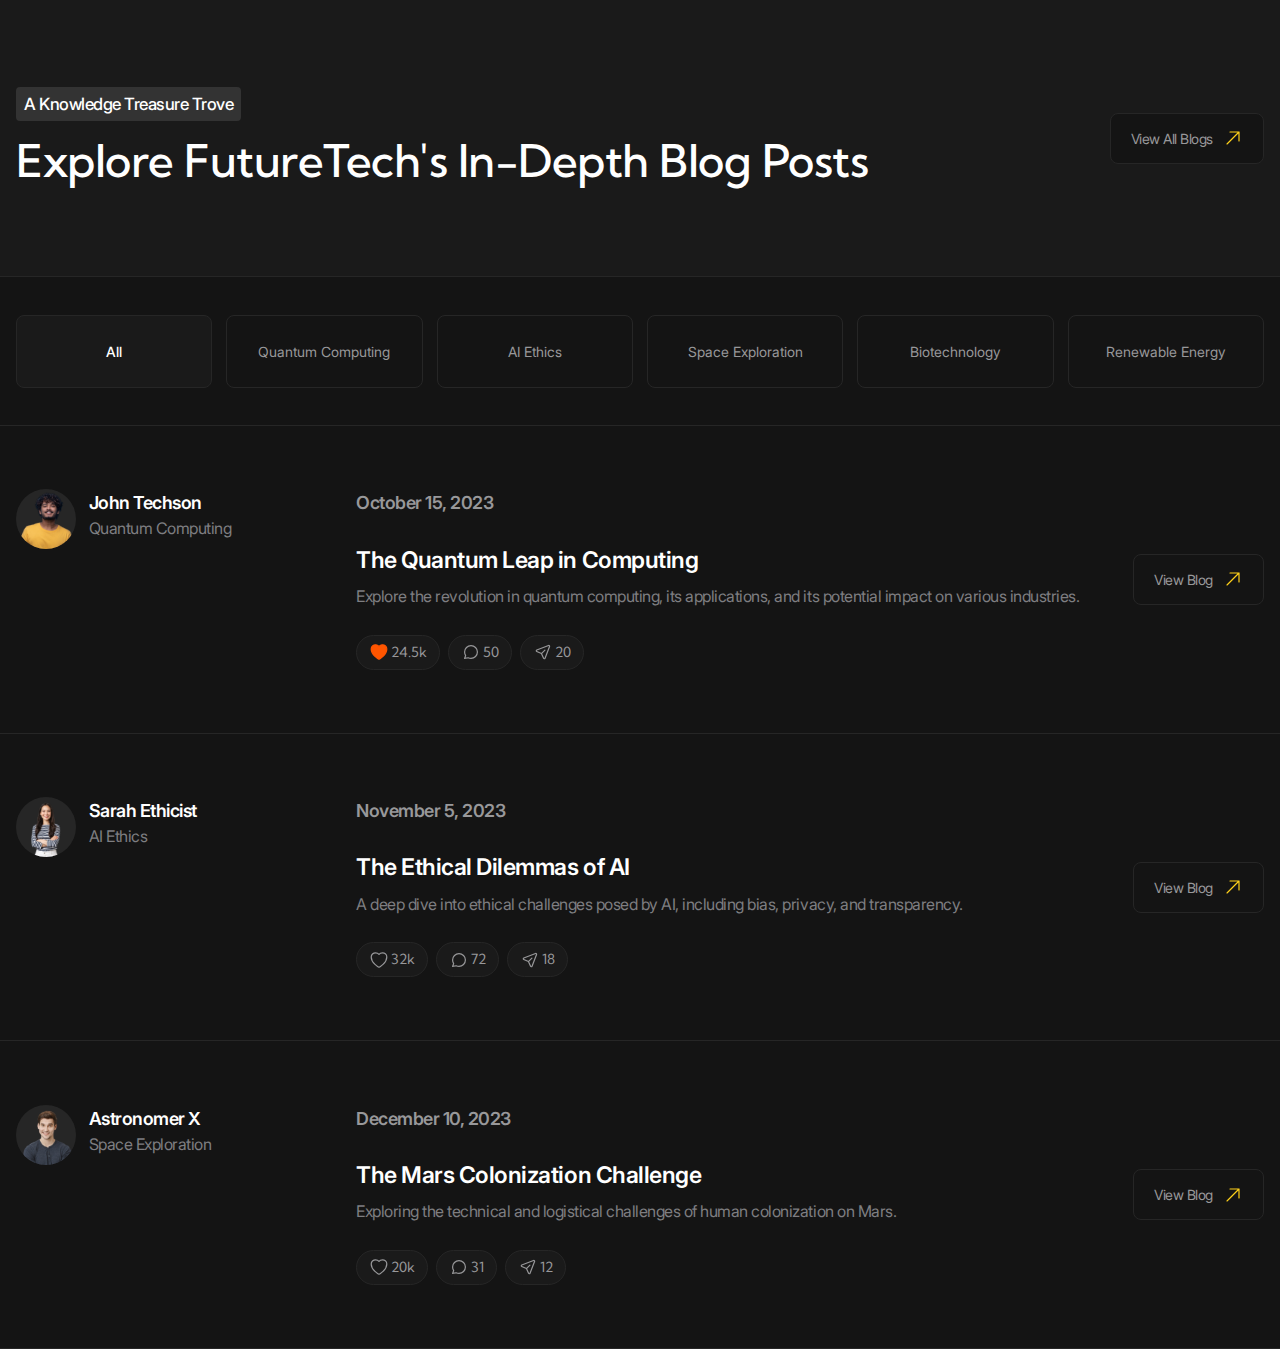
==== index.html @ 75ee11cb "init project" ====
<!doctype html>
<html lang="en">
<head>
  <meta charset="UTF-8"/>
  <meta
      name="viewport"
      content="width=device-width, user-scalable=no, initial-scale=1.0, maximum-scale=1.0, minimum-scale=1.0"
  />
  <title>Future Tech | Home</title>

  <link rel="stylesheet" href="./styles/main.css"/>

  <script src="./scripts/main.js" type="module" defer></script>
</head>
<body>
<header class="header" data-js-header>
  <div class="header__promo">
    <div class="header__promo-inner container">
      <a class="header__promo-link" href="/"
      ><span class="icon icon--yellow-arrow"
      >Subscribe to our Newsletter For New & latest Blogs and
              Resources</span
      ></a
      >
    </div>
  </div>
  <div class="header__body">
    <div class="header__body-inner container">
      <a class="header__logo logo" href="/" aria-label="Home" title="Home">
        <img
            class="logo__image"
            src="./images/logo.svg"
            alt=""
            width="179"
            height="50"
        />
      </a>
      <div class="header__overlay" data-js-header-overlay>
        <nav class="header__menu">
          <ul class="header__menu-list">
            <li class="header__menu-item">
              <a href="/" class="header__menu-link is-active">Home</a>
            </li>
            <li class="header__menu-item">
              <a href="/" class="header__menu-link">News</a>
            </li>
            <li class="header__menu-item">
              <a href="/" class="header__menu-link">Podcasts</a>
            </li>
            <li class="header__menu-item">
              <a href="/" class="header__menu-link">Resources</a>
            </li>
          </ul>
        </nav>
        <a class="header__contact-us-link button button--accent" href="/"
        >Contact Us</a
        >
      </div>
      <button
          class="header__burger-button burger-button visible-mobile"
          type="button"
          aria-label="Open Menu"
          title="Open Menu"
          data-js-header-burger-button
      >
        <span class="burger-button__line"></span>
        <span class="burger-button__line"></span>
        <span class="burger-button__line"></span>
      </button>
    </div>
  </div>
</header>
<main>
  <section class="hero" aria-labelledby="hero-title">
    <div class="hero__main container">
      <div class="hero__body">
        <p class="hero__subtitle">Your Journey to Tomorrow Begins Here</p>
        <h1 class="hero__title" id="hero-title">
          Explore the Frontiers of Artificial Intelligence
        </h1>
        <div class="hero__description">
          <p>
            Welcome to the epicenter of AI innovation. FutureTech AI News is
            your passport to a world where machines think, learn, and
            reshape the future. Join us on this visionary expedition into
            the heart of AI.
          </p>
        </div>
      </div>
      <div
          class="hero__metrics metrics full-vw-line full-vw-line--top full-vw-line--left"
      >
        <dl class="metrics__list">
          <div class="metrics__item">
            <dt class="metrics__key">Resources available</dt>
            <dd class="metrics__value h3">
              300<span class="metrics__sign">+</span>
            </dd>
          </div>
          <div class="metrics__item">
            <dt class="metrics__key">Total Downloads</dt>
            <dd class="metrics__value h3">
              12k<span class="metrics__sign">+</span>
            </dd>
          </div>
          <div class="metrics__item">
            <dt class="metrics__key">Active Users</dt>
            <dd class="metrics__value h3">
              10k<span class="metrics__sign">+</span>
            </dd>
          </div>
        </dl>
      </div>
      <div class="hero__resources-preview resources-preview">
        <div class="resources-preview__team team">
          <img
              class="team__person"
              src="./images/team/1.png"
              alt=""
              width="60"
              height="60"
              loading="lazy"
          />
          <img
              class="team__person"
              src="./images/team/2.png"
              alt=""
              width="60"
              height="60"
              loading="lazy"
          />
          <img
              class="team__person"
              src="./images/team/3.png"
              alt=""
              width="60"
              height="60"
              loading="lazy"
          />
          <img
              class="team__person"
              src="./images/team/4.png"
              alt=""
              width="60"
              height="60"
              loading="lazy"
          />
        </div>
        <div class="resources-preview__body">
          <p class="resources-preview__title h5">Explore 1000+ resources</p>
          <p class="resources-preview__subtitle">
            Over 1,000 articles on emerging tech trends and breakthroughs.
          </p>
        </div>
        <a href="/" class="resources-preview__button button"
        ><span class="icon icon--yellow-arrow">Explore Resources</span></a
        >
      </div>
    </div>
    <div class="hero__advantages">
      <h2 class="visually-hidden">Our advantages</h2>
      <ul class="hero__advantages-list container">
        <li class="hero__advantages-item">
          <div class="advantage-card">
            <img
                src="./images/advantage/icon-1.svg"
                alt=""
                class="advantage-card__image"
                width="50"
                height="50"
                loading="lazy"
            />
            <a href="/" class="advantage-card__link">
              <h3 class="advantage-card__title h6">Latest News Updates</h3>
              <p class="advantage-card__subtitle">Stay Current</p>
            </a>
            <p class="advantage-card__details">
              Over 1,000 articles published monthly
            </p>
          </div>
        </li>
        <li class="hero__advantages-item">
          <div class="advantage-card">
            <img
                src="./images/advantage/icon-2.svg"
                alt=""
                class="advantage-card__image"
                width="50"
                height="50"
                loading="lazy"
            />
            <a href="/" class="advantage-card__link">
              <h3 class="advantage-card__title h6">Expert Contributors</h3>
              <p class="advantage-card__subtitle">Trusted Insights</p>
            </a>
            <p class="advantage-card__details">
              50+ renowned AI experts on our team
            </p>
          </div>
        </li>
        <li class="hero__advantages-item">
          <div class="advantage-card">
            <img
                src="./images/advantage/icon-3.svg"
                alt=""
                class="advantage-card__image"
                width="50"
                height="50"
                loading="lazy"
            />
            <a href="/" class="advantage-card__link">
              <h3 class="advantage-card__title h6">Global Readership</h3>
              <p class="advantage-card__subtitle">Worldwide Impact</p>
            </a>
            <p class="advantage-card__details">2 million monthly readers</p>
          </div>
        </li>
      </ul>
    </div>
  </section>

  <section class="section" aria-labelledby="features-title">
    <header class="section__header">
      <div class="section__header-inner container">
        <div class="section__header-info">
          <p class="section__subtitle tag">Unlock the Power of</p>
          <h2 class="section__title" id="features-title">
            FutureTech Features
          </h2>
        </div>
      </div>
    </header>
    <div class="section__body">
      <ul class="list">
        <li class="list__item">
          <div class="card container">
            <div class="card__preview">
              <div class="card__preview-main">
                <img
                    src="./images/features/1.svg"
                    alt=""
                    class="card__preview-icon"
                    width="80"
                    height="80"
                    loading="lazy"
                />
                <div class="card__preview-info">
                  <h3 class="card__preview-title">
                    Future Technology Blog
                  </h3>
                  <div class="card__preview-description">
                    <p>
                      Stay informed with our blog section dedicated to
                      future technology.
                    </p>
                  </div>
                </div>
              </div>
            </div>
            <div class="card__body">
              <div class="card__grid card__grid--2-cols">
                <div class="card__cell tile">
                  <h4 class="card__cell-title h5">Quantity</h4>
                  <p class="card__cell-description">
                    Over 1,000 articles on emerging tech trends and
                    breakthroughs.
                  </p>
                </div>
                <div class="card__cell tile">
                  <h4 class="card__cell-title h5">Variety</h4>
                  <p class="card__cell-description">
                    Articles cover fields like AI, robotics, biotechnology,
                    and more.
                  </p>
                </div>
                <div class="card__cell tile">
                  <h4 class="card__cell-title h5">Frequency</h4>
                  <p class="card__cell-description">
                    Fresh content added daily to keep you up to date.
                  </p>
                </div>
                <div class="card__cell tile">
                  <h4 class="card__cell-title h5">Authoritative</h4>
                  <p class="card__cell-description">
                    Written by our team of tech experts and industry
                    professionals.
                  </p>
                </div>
              </div>
            </div>
          </div>
        </li>
        <li class="list__item">
          <div class="card container">
            <div class="card__preview">
              <div class="card__preview-main">
                <img
                    src="./images/features/2.svg"
                    alt=""
                    class="card__preview-icon"
                    width="80"
                    height="80"
                    loading="lazy"
                />
                <div class="card__preview-info">
                  <h3 class="card__preview-title">
                    Research Insights Blogs
                  </h3>
                  <div class="card__preview-description">
                    <p>
                      Dive deep into future technology concepts with our
                      research section.
                    </p>
                  </div>
                </div>
              </div>
            </div>
            <div class="card__body">
              <div class="card__grid card__grid--2-cols">
                <div class="card__cell tile">
                  <h4 class="card__cell-title h5">Depth</h4>
                  <p class="card__cell-description">
                    500+ research articles for in-depth understanding.
                  </p>
                </div>
                <div class="card__cell tile">
                  <h4 class="card__cell-title h5">Graphics</h4>
                  <p class="card__cell-description">
                    Visual aids and infographics to enhance comprehension.
                  </p>
                </div>
                <div class="card__cell tile">
                  <h4 class="card__cell-title h5">Trends</h4>
                  <p class="card__cell-description">
                    Explore emerging trends in future technology research.
                  </p>
                </div>
                <div class="card__cell tile">
                  <h4 class="card__cell-title h5">Contributors</h4>
                  <p class="card__cell-description">
                    Contributions from tech researchers and academics.
                  </p>
                </div>
              </div>
            </div>
          </div>
        </li>
      </ul>
    </div>
  </section>
  <section class="section" aria-labelledby="blog-title">
    <header class="section__header">
      <div class="section__header-inner container">
        <div class="section__header-info">
          <p class="section__subtitle tag">A Knowledge Treasure Trove</p>
          <h2 class="section__title" id="blog-title">
            Explore FutureTech's In-Depth Blog Posts
          </h2>
        </div>
        <a href="/" class="section__link button">
          <span class="icon icon--yellow-arrow">View All Blogs</span>
        </a>
      </div>
    </header>
    <div class="section__body tabs" data-js-tabs>
      <h3 class="visually-hidden" id="blog-category-title">
        Blog category
      </h3>
      <header class="tabs__header">
        <div
            class="tabs__buttons container"
            role="tablist"
            aria-labelledby="blog-category-title"
        >
          <button
              class="tabs__button is-active"
              id="tab-1"
              type="button"
              role="tab"
              aria-controls="tabpanel-1"
              data-js-tabs-button
              aria-selected="true"
          >
            All
          </button>
          <button
              class="tabs__button"
              id="tab-2"
              type="button"
              role="tab"
              aria-controls="tabpanel-2"
              data-js-tabs-button
              aria-selected="false"
              tabindex="-1"
          >
            Quantum Computing
          </button>
          <button
              class="tabs__button"
              id="tab-3"
              type="button"
              role="tab"
              aria-controls="tabpanel-3"
              data-js-tabs-button
              aria-selected="false"
              tabindex="-1"
          >
            AI Ethics
          </button>
          <button
              class="tabs__button"
              id="tab-4"
              type="button"
              role="tab"
              aria-controls="tabpanel-4"
              data-js-tabs-button
              aria-selected="false"
              tabindex="-1"
          >
            Space Exploration
          </button>
          <button
              class="tabs__button"
              id="tab-5"
              type="button"
              role="tab"
              aria-controls="tabpanel-5"
              data-js-tabs-button
              aria-selected="false"
              tabindex="-1"
          >
            Biotechnology
          </button>
          <button
              class="tabs__button"
              id="tab-6"
              type="button"
              role="tab"
              aria-controls="tabpanel-6"
              data-js-tabs-button
              aria-selected="false"
              tabindex="-1"
          >
            Renewable Energy
          </button>
        </div>
      </header>
      <div class="tabs__body">
        <div
            class="tabs__content is-active"
            id="tabpanel-1"
            aria-labelledby="tab-1"
            tabindex="0"
            data-js-tabs-content
        >
          <ul class="list">
            <li class="list__item">
              <article class="blog-card container">
                <div class="blog-card__author person-card">
                  <img
                      src="./images/blog/1.png"
                      alt=""
                      class="person-card__image"
                      width="80"
                      height="80"
                      loading="lazy"
                  />
                  <div class="person-card__body">
                    <p class="person-card__name">John Techson</p>
                    <p class="person-card__department">Quantum Computing</p>
                  </div>
                </div>
                <div class="blog-card__body">
                  <time class="blog-card__date h6" datetime="2023-10-15"
                  >October 15, 2023
                  </time>
                  <div class="blog-card__info">
                    <h4 class="blog-card__title">
                      The Quantum Leap in Computing
                    </h4>
                    <div class="blog-card__description">
                      <p>
                        Explore the revolution in quantum computing, its
                        applications, and its potential impact on various
                        industries.
                      </p>
                    </div>
                  </div>
                  <div class="blog-card__actions blog-actions">
                    <ul class="blog-actions__list">
                      <li class="blog-actions__item">
                        <button
                            class="blog-actions__button is-active"
                            type="button"
                            aria-label="Dislike"
                            title="Dislike"
                        >
                              <span class="blog-actions__icon-wrapper"
                              ><svg
                                  xmlns="http://www.w3.org/2000/svg"
                                  width="24"
                                  height="25"
                                  viewBox="0 0 24 25"
                                  fill="none"
                              >
                                  <path
                                      d="M11.645 21.4107L11.6384 21.4071L11.6158 21.3949C11.5965 21.3844 11.5689 21.3693 11.5336 21.3496C11.4629 21.3101 11.3612 21.2524 11.233 21.1769C10.9765 21.0261 10.6132 20.8039 10.1785 20.515C9.31074 19.9381 8.15122 19.0901 6.9886 18.0063C4.68781 15.8615 2.25 12.6751 2.25 8.75C2.25 5.82194 4.7136 3.5 7.6875 3.5C9.43638 3.5 11.0023 4.29909 12 5.5516C12.9977 4.29909 14.5636 3.5 16.3125 3.5C19.2864 3.5 21.75 5.82194 21.75 8.75C21.75 12.6751 19.3122 15.8615 17.0114 18.0063C15.8488 19.0901 14.6893 19.9381 13.8215 20.515C13.3868 20.8039 13.0235 21.0261 12.767 21.1769C12.6388 21.2524 12.5371 21.3101 12.4664 21.3496C12.4311 21.3693 12.4035 21.3844 12.3842 21.3949L12.3616 21.4071L12.355 21.4107L12.3523 21.4121C12.1323 21.5289 11.8677 21.5289 11.6477 21.4121L11.645 21.4107Z"
                                      stroke="#666666"
                                      stroke-width="1.5"
                                      stroke-linejoin="round"
                                  /></svg
                              ></span>
                          <span>24.5k</span>
                        </button>
                      </li>
                      <li class="blog-actions__item">
                        <button
                            class="blog-actions__button"
                            type="button"
                            aria-label="Discuss"
                            title="Discuss"
                        >
                              <span class="blog-actions__icon-wrapper">
                                <svg
                                    xmlns="http://www.w3.org/2000/svg"
                                    width="24"
                                    height="25"
                                    viewBox="0 0 24 25"
                                    fill="none"
                                >
                                  <path
                                      d="M8.48581 19.6888C9.54657 20.2083 10.7392 20.5 12 20.5C16.4183 20.5 20 16.9183 20 12.5C20 8.08172 16.4183 4.5 12 4.5C7.58172 4.5 4 8.08172 4 12.5C4 14.1401 4.49356 15.665 5.34026 16.9341M8.48581 19.6888L4 20.5L5.34026 16.9341M8.48581 19.6888L8.49231 19.6877M5.34026 16.9341L5.34154 16.9308"
                                      stroke="#666666"
                                      stroke-width="1.5"
                                      stroke-linecap="round"
                                      stroke-linejoin="round"
                                  />
                                </svg>
                              </span>
                          <span>50</span>
                        </button>
                      </li>
                      <li class="blog-actions__item">
                        <button
                            class="blog-actions__button"
                            type="button"
                            aria-label="Share"
                            title="Share"
                        >
                              <span class="blog-actions__icon-wrapper"
                              ><svg
                                  xmlns="http://www.w3.org/2000/svg"
                                  width="24"
                                  height="25"
                                  viewBox="0 0 24 25"
                                  fill="none"
                              >
                                  <path
                                      d="M10.0384 14.4616L4.1719 11.7951C3.36454 11.4281 3.39898 10.2697 4.22673 9.95134L18.8999 4.30781C19.7087 3.99675 20.5033 4.79139 20.1922 5.60013L14.5487 20.2733C14.2303 21.1011 13.072 21.1355 12.705 20.3281L10.0384 14.4616ZM10.0384 14.4616L14.4231 10.077"
                                      stroke="#666666"
                                      stroke-width="1.5"
                                      stroke-linecap="round"
                                      stroke-linejoin="round"
                                  /></svg
                              ></span>
                          <span>20</span>
                        </button>
                      </li>
                    </ul>
                  </div>
                </div>
                <a href="/" class="blog-card__link button">
                  <span class="icon icon--yellow-arrow">View Blog</span>
                </a>
              </article>
            </li>
            <li class="list__item">
              <article class="blog-card container">
                <div class="blog-card__author person-card">
                  <img
                      src="./images/blog/2.png"
                      alt=""
                      class="person-card__image"
                      width="80"
                      height="80"
                      loading="lazy"
                  />
                  <div class="person-card__body">
                    <p class="person-card__name">Sarah Ethicist</p>
                    <p class="person-card__department">AI Ethics</p>
                  </div>
                </div>
                <div class="blog-card__body">
                  <time class="blog-card__date h6" datetime="2023-11-5"
                  >November 5, 2023
                  </time>
                  <div class="blog-card__info">
                    <h4 class="blog-card__title">
                      The Ethical Dilemmas of AI
                    </h4>
                    <div class="blog-card__description">
                      <p>
                        A deep dive into ethical challenges posed by AI,
                        including bias, privacy, and transparency.
                      </p>
                    </div>
                  </div>
                  <div class="blog-card__actions blog-actions">
                    <ul class="blog-actions__list">
                      <li class="blog-actions__item">
                        <button
                            class="blog-actions__button"
                            type="button"
                            aria-label="Like"
                            title="Like"
                        >
                              <span class="blog-actions__icon-wrapper"
                              ><svg
                                  xmlns="http://www.w3.org/2000/svg"
                                  width="24"
                                  height="25"
                                  viewBox="0 0 24 25"
                                  fill="none"
                              >
                                  <path
                                      d="M11.645 21.4107L11.6384 21.4071L11.6158 21.3949C11.5965 21.3844 11.5689 21.3693 11.5336 21.3496C11.4629 21.3101 11.3612 21.2524 11.233 21.1769C10.9765 21.0261 10.6132 20.8039 10.1785 20.515C9.31074 19.9381 8.15122 19.0901 6.9886 18.0063C4.68781 15.8615 2.25 12.6751 2.25 8.75C2.25 5.82194 4.7136 3.5 7.6875 3.5C9.43638 3.5 11.0023 4.29909 12 5.5516C12.9977 4.29909 14.5636 3.5 16.3125 3.5C19.2864 3.5 21.75 5.82194 21.75 8.75C21.75 12.6751 19.3122 15.8615 17.0114 18.0063C15.8488 19.0901 14.6893 19.9381 13.8215 20.515C13.3868 20.8039 13.0235 21.0261 12.767 21.1769C12.6388 21.2524 12.5371 21.3101 12.4664 21.3496C12.4311 21.3693 12.4035 21.3844 12.3842 21.3949L12.3616 21.4071L12.355 21.4107L12.3523 21.4121C12.1323 21.5289 11.8677 21.5289 11.6477 21.4121L11.645 21.4107Z"
                                      stroke="#666666"
                                      stroke-width="1.5"
                                      stroke-linejoin="round"
                                  /></svg
                              ></span>
                          <span>32k</span>
                        </button>
                      </li>
                      <li class="blog-actions__item">
                        <button
                            class="blog-actions__button"
                            type="button"
                            aria-label="Discuss"
                            title="Discuss"
                        >
                              <span class="blog-actions__icon-wrapper">
                                <svg
                                    xmlns="http://www.w3.org/2000/svg"
                                    width="24"
                                    height="25"
                                    viewBox="0 0 24 25"
                                    fill="none"
                                >
                                  <path
                                      d="M8.48581 19.6888C9.54657 20.2083 10.7392 20.5 12 20.5C16.4183 20.5 20 16.9183 20 12.5C20 8.08172 16.4183 4.5 12 4.5C7.58172 4.5 4 8.08172 4 12.5C4 14.1401 4.49356 15.665 5.34026 16.9341M8.48581 19.6888L4 20.5L5.34026 16.9341M8.48581 19.6888L8.49231 19.6877M5.34026 16.9341L5.34154 16.9308"
                                      stroke="#666666"
                                      stroke-width="1.5"
                                      stroke-linecap="round"
                                      stroke-linejoin="round"
                                  />
                                </svg>
                              </span>
                          <span>72</span>
                        </button>
                      </li>
                      <li class="blog-actions__item">
                        <button
                            class="blog-actions__button"
                            type="button"
                            aria-label="Share"
                            title="Share"
                        >
                              <span class="blog-actions__icon-wrapper"
                              ><svg
                                  xmlns="http://www.w3.org/2000/svg"
                                  width="24"
                                  height="25"
                                  viewBox="0 0 24 25"
                                  fill="none"
                              >
                                  <path
                                      d="M10.0384 14.4616L4.1719 11.7951C3.36454 11.4281 3.39898 10.2697 4.22673 9.95134L18.8999 4.30781C19.7087 3.99675 20.5033 4.79139 20.1922 5.60013L14.5487 20.2733C14.2303 21.1011 13.072 21.1355 12.705 20.3281L10.0384 14.4616ZM10.0384 14.4616L14.4231 10.077"
                                      stroke="#666666"
                                      stroke-width="1.5"
                                      stroke-linecap="round"
                                      stroke-linejoin="round"
                                  /></svg
                              ></span>
                          <span>18</span>
                        </button>
                      </li>
                    </ul>
                  </div>
                </div>
                <a href="/" class="blog-card__link button">
                  <span class="icon icon--yellow-arrow">View Blog</span>
                </a>
              </article>
            </li>
            <li class="list__item">
              <article class="blog-card container">
                <div class="blog-card__author person-card">
                  <img
                      src="./images/blog/3.png"
                      alt=""
                      class="person-card__image"
                      width="80"
                      height="80"
                      loading="lazy"
                  />
                  <div class="person-card__body">
                    <p class="person-card__name">Astronomer X</p>
                    <p class="person-card__department">Space Exploration</p>
                  </div>
                </div>
                <div class="blog-card__body">
                  <time class="blog-card__date h6" datetime="2023-12-10"
                  >December 10, 2023
                  </time>
                  <div class="blog-card__info">
                    <h4 class="blog-card__title">
                      The Mars Colonization Challenge
                    </h4>
                    <div class="blog-card__description">
                      <p>
                        Exploring the technical and logistical challenges of
                        human colonization on Mars.
                      </p>
                    </div>
                  </div>
                  <div class="blog-card__actions blog-actions">
                    <ul class="blog-actions__list">
                      <li class="blog-actions__item">
                        <button
                            class="blog-actions__button"
                            type="button"
                            aria-label="Like"
                            title="Like"
                        >
                              <span class="blog-actions__icon-wrapper"
                              ><svg
                                  xmlns="http://www.w3.org/2000/svg"
                                  width="24"
                                  height="25"
                                  viewBox="0 0 24 25"
                                  fill="none"
                              >
                                  <path
                                      d="M11.645 21.4107L11.6384 21.4071L11.6158 21.3949C11.5965 21.3844 11.5689 21.3693 11.5336 21.3496C11.4629 21.3101 11.3612 21.2524 11.233 21.1769C10.9765 21.0261 10.6132 20.8039 10.1785 20.515C9.31074 19.9381 8.15122 19.0901 6.9886 18.0063C4.68781 15.8615 2.25 12.6751 2.25 8.75C2.25 5.82194 4.7136 3.5 7.6875 3.5C9.43638 3.5 11.0023 4.29909 12 5.5516C12.9977 4.29909 14.5636 3.5 16.3125 3.5C19.2864 3.5 21.75 5.82194 21.75 8.75C21.75 12.6751 19.3122 15.8615 17.0114 18.0063C15.8488 19.0901 14.6893 19.9381 13.8215 20.515C13.3868 20.8039 13.0235 21.0261 12.767 21.1769C12.6388 21.2524 12.5371 21.3101 12.4664 21.3496C12.4311 21.3693 12.4035 21.3844 12.3842 21.3949L12.3616 21.4071L12.355 21.4107L12.3523 21.4121C12.1323 21.5289 11.8677 21.5289 11.6477 21.4121L11.645 21.4107Z"
                                      stroke="#666666"
                                      stroke-width="1.5"
                                      stroke-linejoin="round"
                                  /></svg
                              ></span>
                          <span>20k</span>
                        </button>
                      </li>
                      <li class="blog-actions__item">
                        <button
                            class="blog-actions__button"
                            type="button"
                            aria-label="Discuss"
                            title="Discuss"
                        >
                              <span class="blog-actions__icon-wrapper">
                                <svg
                                    xmlns="http://www.w3.org/2000/svg"
                                    width="24"
                                    height="25"
                                    viewBox="0 0 24 25"
                                    fill="none"
                                >
                                  <path
                                      d="M8.48581 19.6888C9.54657 20.2083 10.7392 20.5 12 20.5C16.4183 20.5 20 16.9183 20 12.5C20 8.08172 16.4183 4.5 12 4.5C7.58172 4.5 4 8.08172 4 12.5C4 14.1401 4.49356 15.665 5.34026 16.9341M8.48581 19.6888L4 20.5L5.34026 16.9341M8.48581 19.6888L8.49231 19.6877M5.34026 16.9341L5.34154 16.9308"
                                      stroke="#666666"
                                      stroke-width="1.5"
                                      stroke-linecap="round"
                                      stroke-linejoin="round"
                                  />
                                </svg>
                              </span>
                          <span>31</span>
                        </button>
                      </li>
                      <li class="blog-actions__item">
                        <button
                            class="blog-actions__button"
                            type="button"
                            aria-label="Share"
                            title="Share"
                        >
                              <span class="blog-actions__icon-wrapper"
                              ><svg
                                  xmlns="http://www.w3.org/2000/svg"
                                  width="24"
                                  height="25"
                                  viewBox="0 0 24 25"
                                  fill="none"
                              >
                                  <path
                                      d="M10.0384 14.4616L4.1719 11.7951C3.36454 11.4281 3.39898 10.2697 4.22673 9.95134L18.8999 4.30781C19.7087 3.99675 20.5033 4.79139 20.1922 5.60013L14.5487 20.2733C14.2303 21.1011 13.072 21.1355 12.705 20.3281L10.0384 14.4616ZM10.0384 14.4616L14.4231 10.077"
                                      stroke="#666666"
                                      stroke-width="1.5"
                                      stroke-linecap="round"
                                      stroke-linejoin="round"
                                  /></svg
                              ></span>
                          <span>12</span>
                        </button>
                      </li>
                    </ul>
                  </div>
                </div>
                <a href="/" class="blog-card__link button">
                  <span class="icon icon--yellow-arrow">View Blog</span>
                </a>
              </article>
            </li>
          </ul>
        </div>
        <div
            class="tabs__content"
            id="tabpanel-2"
            aria-labelledby="tab-2"
            tabindex="0"
            data-js-tabs-content
        >
          Lorem ipsum dolor sit amet, consectetur adipisicing elit.
          Molestiae, reiciendis.
        </div>
        <div
            class="tabs__content"
            id="tabpanel-3"
            aria-labelledby="tab-3"
            tabindex="0"
            data-js-tabs-content
        >
          Lorem ipsum dolor sit amet, consectetur adipisicing elit.
          Molestiae, reiciendis.
        </div>
        <div
            class="tabs__content"
            id="tabpanel-4"
            aria-labelledby="tab-4"
            tabindex="0"
            data-js-tabs-content
        >
          Lorem ipsum dolor sit amet, consectetur adipisicing elit.
          Molestiae, reiciendis.
        </div>
        <div
            class="tabs__content"
            id="tabpanel-5"
            aria-labelledby="tab-5"
            tabindex="0"
            data-js-tabs-content
        >
          Lorem ipsum dolor sit amet, consectetur adipisicing elit.
          Molestiae, reiciendis.
        </div>
        <div
            class="tabs__content"
            id="tabpanel-6"
            aria-labelledby="tab-6"
            tabindex="0"
            data-js-tabs-content
        >
          Lorem ipsum dolor sit amet, consectetur adipisicing elit.
          Molestiae, reiciendis.
        </div>
      </div>
    </div>
  </section>
</main>

<footer class="footer">
  <div class="footer__inner container">
    <div class="footer__body">
      <nav class="footer__menu">
        <div class="footer__menu-column">
          <a href="/" class="footer__menu-main-link h6">Home</a>
          <ul class="footer__menu-list">
            <li class="footer__menu-item">
              <a href="/" class="footer__menu-link">Features</a>
            </li>
            <li class="footer__menu-item">
              <a href="/" class="footer__menu-link">Blogs</a>
            </li>
            <li class="footer__menu-item">
              <a href="/" class="footer__menu-link">Resources </a>
              <span class="badge">New</span>
            </li>
            <li class="footer__menu-item">
              <a href="/" class="footer__menu-link">Testimonials</a>
            </li>
            <li class="footer__menu-item">
              <a href="/" class="footer__menu-link">Contact Us</a>
            </li>
            <li class="footer__menu-item">
              <a href="/" class="footer__menu-link">Newsletter</a>
            </li>
          </ul>
        </div>
        <div class="footer__menu-column">
          <a href="/" class="footer__menu-main-link h6">News</a>
          <ul class="footer__menu-list">
            <li class="footer__menu-item">
              <a href="/" class="footer__menu-link">Trending Stories</a>
            </li>
            <li class="footer__menu-item">
              <a href="/" class="footer__menu-link">Featured Videos</a>
            </li>
            <li class="footer__menu-item">
              <a href="/" class="footer__menu-link">Technology</a>
            </li>
            <li class="footer__menu-item">
              <a href="/" class="footer__menu-link">Health</a>
            </li>
            <li class="footer__menu-item">
              <a href="/" class="footer__menu-link">Politics</a>
            </li>
            <li class="footer__menu-item">
              <a href="/" class="footer__menu-link">Environment</a>
            </li>
          </ul>
        </div>
        <div class="footer__menu-column">
          <a href="/" class="footer__menu-main-link h6">Blogs</a>
          <ul class="footer__menu-list">
            <li class="footer__menu-item">
              <a href="/" class="footer__menu-link">Quantum Computing</a>
            </li>
            <li class="footer__menu-item">
              <a href="/" class="footer__menu-link">AI Ethics</a>
            </li>
            <li class="footer__menu-item">
              <a href="/" class="footer__menu-link">Space Exploration</a>
            </li>
            <li class="footer__menu-item">
              <a href="/" class="footer__menu-link">Biotechnology</a>
              <span class="badge">New</span>
            </li>
            <li class="footer__menu-item">
              <a href="/" class="footer__menu-link">Renewable Energy</a>
            </li>
            <li class="footer__menu-item">
              <a href="/" class="footer__menu-link">Biohacking</a>
            </li>
          </ul>
        </div>
        <div class="footer__menu-column">
          <a href="/" class="footer__menu-main-link h6">Podcasts</a>
          <ul class="footer__menu-list">
            <li class="footer__menu-item">
              <a href="/" class="footer__menu-link">AI Revolution</a>
            </li>
            <li class="footer__menu-item">
              <a href="/" class="footer__menu-link">AI Revolution</a>
              <span class="badge">New</span>
            </li>
            <li class="footer__menu-item">
              <a href="/" class="footer__menu-link">TechTalk AI</a>
            </li>
            <li class="footer__menu-item">
              <a href="/" class="footer__menu-link">AI Conversations</a>
            </li>
          </ul>
        </div>
        <div class="footer__menu-column">
          <a href="/" class="footer__menu-main-link h6">Resources</a>
          <ul class="footer__menu-list">
            <li class="footer__menu-item">
              <a href="/" class="footer__menu-link button">
                <span class="icon icon--yellow-arrow">Whitepapers</span>
              </a>
            </li>
            <li class="footer__menu-item">
              <a href="/" class="footer__menu-link button">
                <span class="icon icon--yellow-arrow">Ebooks</span>
              </a>
            </li>
            <li class="footer__menu-item">
              <a href="/" class="footer__menu-link button">
                <span class="icon icon--yellow-arrow">Reports</span>
              </a>
            </li>
            <li class="footer__menu-item">
              <a href="/" class="footer__menu-link button">
                <span class="icon icon--yellow-arrow">Research Papers</span>
              </a>
            </li>
          </ul>
        </div>
      </nav>
    </div>
    <div class="footer__extra">
      <div class="footer__extra-menu">
        <ul class="footer__extra-menu-list">
          <li class="footer__extra-menu-item">
            <a href="/" class="footer__extra-menu-link"
            >Terms & Conditions</a
            >
          </li>
          <li class="footer__extra-menu-item">
            <a href="/" class="footer__extra-menu-link">Privacy Policy</a>
          </li>
        </ul>
      </div>
      <div class="footer__soc1als soc1als">
        <ul class="soc1als__list">
          <li class="soc1als__item">
            <a
                href="/"
                class="soc1als__link"
                target="_blank"
                aria-label="twitter"
                title="twitter"
            >
              <svg
                  xmlns="http://www.w3.org/2000/svg"
                  width="20"
                  height="20"
                  viewBox="0 0 20 20"
                  fill="none"
              >
                <path
                    d="M17.5475 5.98396C17.5552 6.15996 17.5552 6.32796 17.5552 6.50396C17.563 11.84 13.6426 18 6.47319 18C4.35865 18 2.2827 17.368 0.5 16.184C0.808692 16.224 1.11738 16.24 1.42608 16.24C3.1779 16.24 4.88343 15.632 6.26483 14.504C4.59789 14.472 3.1316 13.344 2.62226 11.696C3.20877 11.816 3.81072 11.792 4.3818 11.624C2.56824 11.256 1.26401 9.59997 1.2563 7.67197C1.2563 7.65597 1.2563 7.63997 1.2563 7.62397C1.79651 7.93597 2.40617 8.11197 3.02356 8.12797C1.31803 6.94396 0.78554 4.58396 1.81966 2.73595C3.80301 5.26396 6.72015 6.79196 9.85337 6.95996C9.53696 5.55996 9.96913 4.08796 10.9801 3.09595C12.5467 1.56795 15.0162 1.64795 16.498 3.27195C17.37 3.09595 18.2112 2.75995 18.9752 2.28795C18.682 3.22395 18.0723 4.01596 17.262 4.51996C18.0337 4.42396 18.79 4.20796 19.5 3.88795C18.9752 4.70396 18.3115 5.40796 17.5475 5.98396Z"
                    fill="white"
                />
              </svg>
            </a>
          </li>
          <li class="soc1als__item">
            <a
                href="/"
                class="soc1als__link"
                target="_blank"
                aria-label="medium"
                title="medium"
            >
              <svg
                  xmlns="http://www.w3.org/2000/svg"
                  width="20"
                  height="20"
                  viewBox="0 0 20 20"
                  fill="none"
              >
                <path
                    d="M11.2812 10.1897C11.2812 13.332 8.75578 15.8793 5.6407 15.8793C2.52561 15.8793 0 13.3314 0 10.1897C0 7.04806 2.52542 4.5 5.6407 4.5C8.75597 4.5 11.2812 7.04749 11.2812 10.1897Z"
                    fill="white"
                />
                <path
                    d="M17.4688 10.19C17.4688 13.1477 16.2061 15.5464 14.6485 15.5464C13.0908 15.5464 11.8281 13.1477 11.8281 10.19C11.8281 7.23219 13.0906 4.8335 14.6483 4.8335C16.2059 4.8335 17.4686 7.23142 17.4686 10.19"
                    fill="white"
                />
                <path
                    d="M19.9998 10.1897C19.9998 12.8391 19.5557 14.9882 19.0078 14.9882C18.4599 14.9882 18.0161 12.8397 18.0161 10.1897C18.0161 7.53965 18.4601 5.39111 19.0078 5.39111C19.5555 5.39111 19.9998 7.53946 19.9998 10.1897Z"
                    fill="white"
                />
              </svg>
            </a>
          </li>
          <li class="soc1als__item">
            <a
                href="/"
                class="soc1als__link"
                target="_blank"
                aria-label="linkedin"
                title="linkedin"
            >
              <svg
                  xmlns="http://www.w3.org/2000/svg"
                  width="20"
                  height="20"
                  viewBox="0 0 20 20"
                  fill="none"
              >
                <path
                    d="M17.3873 1.3335H2.61303C2.27368 1.3335 1.94822 1.4683 1.70826 1.70826C1.4683 1.94822 1.3335 2.27368 1.3335 2.61303V17.3873C1.3335 17.7266 1.4683 18.0521 1.70826 18.2921C1.94822 18.532 2.27368 18.6668 2.61303 18.6668H17.3873C17.7266 18.6668 18.0521 18.532 18.2921 18.2921C18.532 18.0521 18.6668 17.7266 18.6668 17.3873V2.61303C18.6668 2.27368 18.532 1.94822 18.2921 1.70826C18.0521 1.4683 17.7266 1.3335 17.3873 1.3335ZM6.49979 16.0993H3.89377V7.82146H6.49979V16.0993ZM5.19498 6.67433C4.89937 6.67266 4.61088 6.58347 4.36592 6.418C4.12095 6.25254 3.93049 6.01821 3.81857 5.7446C3.70666 5.471 3.6783 5.17037 3.73707 4.88066C3.79585 4.59095 3.93913 4.32514 4.14883 4.11678C4.35853 3.90843 4.62525 3.76686 4.91533 3.70994C5.20541 3.65302 5.50586 3.68331 5.77874 3.79699C6.05162 3.91066 6.28472 4.10262 6.44861 4.34864C6.6125 4.59466 6.69984 4.88372 6.69961 5.17933C6.7024 5.37724 6.66531 5.57369 6.59056 5.75697C6.51581 5.94024 6.40493 6.10659 6.26452 6.2461C6.12411 6.38561 5.95705 6.49542 5.7733 6.56899C5.58955 6.64257 5.39287 6.67839 5.19498 6.67433ZM16.1053 16.1066H13.5005V11.5842C13.5005 10.2505 12.9336 9.83887 12.2017 9.83887C11.429 9.83887 10.6706 10.4215 10.6706 11.6179V16.1066H8.06461V7.82748H10.5707V8.97461H10.6044C10.856 8.46544 11.7371 7.59516 13.0816 7.59516C14.5357 7.59516 16.1066 8.45822 16.1066 10.986L16.1053 16.1066Z"
                    fill="white"
                />
              </svg>
            </a>
          </li>
        </ul>
      </div>
      <p class="footer__copyright">
        ©
        <time datetime="2025">2025</time>
        FutureTech. All rights reserved.
      </p>
    </div>
  </div>
</footer>
</body>
</html>
---- styles/main.css ----
@charset "UTF-8";
/**
  Нормализация блочной модели
 */
*,
::before,
::after {
  box-sizing: border-box;
}

/**
   Убираем внутренние отступы слева тегам списков,
   у которых есть атрибут class
  */
:where(ul, ol):where([class]) {
  padding-left: 0;
}

/**
   Убираем внешние отступы body и двум другим тегам,
   у которых есть атрибут class
  */
body,
:where(blockquote, figure):where([class]) {
  margin: 0;
}

/**
   Убираем внешние отступы вертикали нужным тегам,
   у которых есть атрибут class
  */
:where(h1, h2, h3, h4, h5, h6, p, ul, ol, dl):where([class]) {
  margin-block: 0;
}

:where(dd[class]) {
  margin-left: 0;
}

:where(fieldset[class]) {
  margin-left: 0;
  padding: 0;
  border: none;
}

/**
   Убираем стандартный маркер маркированному списку,
   у которого есть атрибут class
  */
:where(ul[class]) {
  list-style: none;
}

:where(address[class]) {
  font-style: normal;
}

/**
   Обнуляем вертикальные внешние отступы параграфа,
   объявляем локальную переменную для внешнего отступа вниз,
   чтобы избежать взаимодействие с более сложным селектором
  */
p {
  --paragraphMarginBottom: 24px;
  margin-block: 0;
}

/**
   Внешний отступ вниз для параграфа без атрибута class,
   который расположен не последним среди своих соседних элементов
  */
p:where(:not([class]):not(:last-child)) {
  margin-bottom: var(--paragraphMarginBottom);
}

/**
   Упрощаем работу с изображениями и видео
  */
img,
video {
  display: block;
  max-width: 100%;
  height: auto;
}

/**
   Наследуем свойства шрифт для полей ввода
  */
input,
textarea,
select,
button {
  font: inherit;
}

html {
  /**
     Пригодится в большинстве ситуаций
     (когда, например, нужно будет "прижать" футер к низу сайта)
    */
  height: 100%;
  /**
     Убираем скачок интерфейса по горизонтали
     при появлении / исчезновении скроллбара
    */
}

/**
   Плавный скролл
  */
html,
:has(:target) {
  scroll-behavior: smooth;
}

body {
  /**
     Пригодится в большинстве ситуаций
     (когда, например, нужно будет "прижать" футер к низу сайта)
    */
  min-height: 100%;
  /**
     Унифицированный интерлиньяж
    */
  line-height: 1.5;
}

/**
   Нормализация высоты элемента ссылки при его инспектировании в DevTools
  */
a:where([class]) {
  display: inline-flex;
}

/**
   Курсор-рука при наведении на элемент
  */
button,
label {
  cursor: pointer;
}

/**
   Приводим к единому цвету svg-элементы
   (за исключением тех, у которых уже указан
   атрибут fill со значением 'none' или начинается с 'url')
  */
:where([fill]:not([fill=none], [fill^=url])) {
  fill: currentColor;
}

/**
   Приводим к единому цвету svg-элементы
   (за исключением тех, у которых уже указан
   атрибут stroke со значением 'none')
  */
:where([stroke]:not([stroke=none], [stroke^=url])) {
  stroke: currentColor;
}

/**
   Чиним баг задержки смены цвета при взаимодействии с svg-элементами
  */
svg * {
  transition-property: fill, stroke;
}

/**
   Приведение рамок таблиц в классический 'collapse' вид
  */
:where(table) {
  border-collapse: collapse;
  border-color: currentColor;
}

/**
   Удаляем все анимации и переходы для людей,
   которые предпочитают их не использовать
  */
@media (prefers-reduced-motion: reduce) {
  *,
  ::before,
  ::after {
    animation-duration: 0.01ms !important;
    animation-iteration-count: 1 !important;
    transition-duration: 0.01ms !important;
    scroll-behavior: auto !important;
  }
}
@font-face {
  font-family: "Kumbh Sans";
  src: url("../fonts/KumbhSans-Regular.woff2") format("woff2");
  font-weight: 400;
  font-style: normal;
  font-display: swap;
}
@font-face {
  font-family: "Kumbh Sans";
  src: url("../fonts/KumbhSans-Medium.woff2") format("woff2");
  font-weight: 500;
  font-style: normal;
  font-display: swap;
}
@font-face {
  font-family: "Inter";
  src: url("../fonts/Inter-Regular.woff2") format("woff2");
  font-weight: 400;
  font-style: normal;
  font-display: swap;
}
@font-face {
  font-family: "Inter";
  src: url("../fonts/Inter-Medium.woff2") format("woff2");
  font-weight: 500;
  font-style: normal;
  font-display: swap;
}
@font-face {
  font-family: "Inter";
  src: url("../fonts/Inter-SemiBold.woff2") format("woff2");
  font-weight: 600;
  font-style: normal;
  font-display: swap;
}
@font-face {
  font-family: "Inter";
  src: url("../fonts/Inter-Bold.woff2") format("woff2");
  font-weight: 700;
  font-style: normal;
  font-display: swap;
}
:root {
  --color-light: #fff;
  --color-dark: #141414;
  --color-dark-10: #1a1a1a;
  --color-dark-15: #262626;
  --color-dark-20: #333333;
  --color-dark-40: #666666;
  --color-gray-50: #7e7e81;
  --color-gray-60: #98989a;
  --color-accent: #ffd11a;
  --color-red: #ff5500;
  --border: 0.0625rem solid var(--color-dark-15);
  --font-family-base: "Inter", sans-serif;
  --font-family-accent: "Kumbh Sans", sans-serif;
  --container-width: 100rem;
  --container-padding-x: 1rem;
  --transition-duration: 0.2s;
}
@media (width <= 90.06125rem) {
  :root {
    --container-width: 80rem;
  }
}

.container {
  max-width: calc(var(--container-width) + var(--container-padding-x) * 2);
  margin-inline: auto;
  padding-inline: var(--container-padding-x);
}

.visually-hidden {
  position: absolute !important;
  width: 1px !important;
  height: 1px !important;
  margin: -1px !important;
  border: 0 !important;
  padding: 0 !important;
  white-space: nowrap !important;
  clip-path: inset(100%) !important;
  clip: rect(0 0 0 0) !important;
  overflow: hidden !important;
}

@media (width <= 47.99875rem) {
  .hidden-mobile {
    display: none !important;
  }
}

@media (width > 47.99875rem) {
  .visible-mobile {
    display: none !important;
  }
}

.full-vw-line {
  position: relative;
}
.full-vw-line::before, .full-vw-line::after {
  position: absolute;
  width: calc((100vw - var(--container-width)) / 2);
  height: 0.0625rem;
  background-color: var(--color-dark-15);
}
.full-vw-line--top::before {
  content: "";
  bottom: 100%;
}
.full-vw-line--bottom::after {
  content: "";
  top: 100%;
}
.full-vw-line--right::before, .full-vw-line--right::after {
  left: 100%;
}
.full-vw-line--left::before, .full-vw-line--left::after {
  right: 100%;
}

html.is-lock {
  overflow: hidden;
}

body {
  font-size: clamp(0.875rem, 0.8112745098rem + 0.2614379085vw, 1.125rem);
  display: flex;
  flex-direction: column;
  color: var(--color-gray-50);
  background-color: var(--color-dark);
  font-family: var(--font-family-base);
  letter-spacing: -0.03em;
}

main {
  flex-grow: 1;
}

h1,
.h1,
h2,
.h2,
h3,
.h3,
h4,
.h4,
h5,
.h5,
h6,
.h6 {
  color: var(--color-light);
}

h1,
.h1,
h2,
.h2,
h3,
.h3 {
  font-family: var(--font-family-accent);
  font-weight: 500;
}

h4,
.h4,
h5,
.h5,
h6,
.h6 {
  font-weight: 600;
}

h1,
.h1 {
  font-size: clamp(1.875rem, 1.237745098rem + 2.614379085vw, 4.375rem);
  line-height: 1.2;
}

h2,
.h2 {
  font-size: clamp(1.75rem, 1.2720588235rem + 1.9607843137vw, 3.625rem);
  line-height: 1.3;
}

h3,
.h3 {
  font-size: clamp(1.5rem, 1.2450980392rem + 1.045751634vw, 2.5rem);
}

h4,
.h4 {
  font-size: clamp(1.125rem, 0.9975490196rem + 0.522875817vw, 1.625rem);
}

h5,
.h5 {
  font-size: clamp(1.125rem, 1.0294117647rem + 0.3921568627vw, 1.5rem);
}

h6,
.h6 {
  font-size: clamp(1rem, 0.9362745098rem + 0.2614379085vw, 1.25rem);
}

a,
button,
label,
input,
textarea,
select,
svg * {
  transition-duration: var(--transition-duration);
}

a {
  color: inherit;
}
@media (any-hover: hover) {
  a:hover {
    color: var(--color-accent);
  }
}
@media (any-hover: none) {
  a:active {
    color: var(--color-accent);
  }
}
a[class] {
  text-decoration: none;
}

:focus-visible {
  outline: 0.125rem dashed var(--color-light);
  outline-offset: 0.25rem;
  transition-duration: 0s !important;
}

a[aria-label],
button[aria-label] {
  position: relative;
}
a[aria-label]::before,
button[aria-label]::before {
  position: absolute;
  top: 50%;
  left: 50%;
  translate: -50% -50%;
  width: 2.75rem;
  height: 2.75rem;
  content: "";
}

.icon {
  display: inline-flex;
  align-items: center;
  column-gap: 0.625rem;
}
.icon::after {
  --size: 1.5rem;
  width: var(--size);
  height: var(--size);
  content: "";
  flex-shrink: 0;
  background-position: center;
  background-size: contain;
  background-repeat: no-repeat;
}
@media (width <= 90.06125rem) {
  .icon::after {
    --size: 1.25rem;
  }
}
.icon--yellow-arrow::after {
  background-image: url("../../icons/arrow-top-right_yellow.svg");
}

.logo {
  max-width: clamp(7.875rem, 7.0306372549rem + 3.4640522876vw, 11.1875rem);
}

.button {
  display: inline-flex;
  justify-content: center;
  padding: 1.125rem 1.5rem;
  border: var(--border);
  border-radius: 0.75rem;
  color: var(--color-gray-60);
  background-color: var(--color-dark);
  font-size: 1.125rem;
  white-space: nowrap;
}
@media (width <= 90.06125rem) {
  .button {
    padding: 0.875rem 1.25rem;
    border-radius: 0.5rem;
    font-size: 0.875rem;
  }
}
@media (any-hover: hover) {
  .button:hover {
    border-color: var(--color-accent);
    color: var(--color-accent);
    background-color: var(--color-dark-10);
  }
}
@media (any-hover: none) {
  .button:active {
    border-color: var(--color-accent);
    color: var(--color-accent);
    background-color: var(--color-dark-10);
  }
}
.button--accent {
  border-radius: 0.5rem;
  border-color: var(--color-accent);
  color: var(--color-dark);
  background-color: var(--color-accent);
  font-weight: 500;
}

.burger-button {
  width: 2.125rem;
  height: 2.125rem;
  display: inline-flex;
  flex-direction: column;
  justify-content: space-between;
  padding: 0.53125rem 0.265625rem;
  border: none;
  color: var(--color-light);
  background-color: transparent;
}
@media (any-hover: hover) {
  .burger-button:hover {
    color: var(--color-accent);
  }
}
@media (any-hover: none) {
  .burger-button:active {
    color: var(--color-accent);
  }
}
.burger-button.is-active .burger-button__line:first-child {
  rotate: 45deg;
  transform-origin: 0;
  translate: 0.25em -0.1em;
}
.burger-button.is-active .burger-button__line:nth-child(2) {
  rotate: -45deg;
}
.burger-button.is-active .burger-button__line:last-child {
  width: 0;
}
.burger-button__line {
  width: 100%;
  height: 0.125rem;
  border-radius: 1rem;
  background-color: currentColor;
  transition-duration: var(--transition-duration);
}
.burger-button__line:last-child {
  align-self: end;
  width: 55%;
}

.header {
  position: sticky;
  z-index: 100;
  top: 0;
  animation-name: scrolling-header;
  animation-fill-mode: both;
  animation-timeline: scroll();
  animation-range: 6.25rem 12.5rem;
}
@keyframes scrolling-header {
  to {
    box-shadow: 0 0 1rem 0 var(--color-dark-40);
  }
}
.header__promo {
  padding-block: 1.25rem;
  text-align: center;
  border-bottom: var(--border);
  background-color: var(--color-dark);
}
@media (width <= 47.99875rem) {
  .header__promo {
    padding-block: 0.875rem;
  }
}
.header__body {
  padding-block: 1.5rem;
  background-color: var(--color-dark-10);
}
@media (width <= 47.99875rem) {
  .header__body {
    padding-block: 1.25rem;
  }
}
.header__body-inner {
  display: flex;
  justify-content: space-between;
  align-items: center;
  column-gap: 1rem;
}
@media (width > 47.99875rem) {
  .header__overlay {
    display: contents;
  }
}
@media (width <= 47.99875rem) {
  .header__overlay {
    position: fixed;
    inset: 0;
    display: flex;
    flex-direction: column;
    justify-content: center;
    row-gap: 2rem;
    padding: 1rem;
    background-color: var(--color-dark-10);
    transition-duration: var(--transition-duration);
  }
  .header__overlay:not(.is-active) {
    opacity: 0;
    visibility: hidden;
    translate: 100%;
  }
}
@media (width <= 47.99875rem) {
  .header__menu {
    overflow-y: auto;
  }
}
.header__menu-list {
  display: flex;
  align-items: center;
  column-gap: 1rem;
}
@media (width <= 90.06125rem) {
  .header__menu-list {
    column-gap: 0.375rem;
  }
}
@media (width <= 47.99875rem) {
  .header__menu-list {
    flex-direction: column;
    row-gap: 1rem;
  }
}
.header__menu-link {
  padding: 0.875rem 1.5rem;
  color: var(--color-gray-50);
}
@media (width <= 90.06125rem) {
  .header__menu-link {
    padding: 0.625rem 1.125rem;
  }
}
.header__menu-link.is-active {
  border: var(--border);
  border-radius: 0.625rem;
  color: var(--color-light);
  background-color: var(--color-dark);
  font-weight: 500;
  pointer-events: none;
}
@media (width <= 47.99875rem) {
  .header__contact-us-link {
    align-self: center;
    width: 100%;
    max-width: 18.75rem;
  }
}

.badge {
  display: inline-flex;
  padding: clamp(0.125rem, 0.0931372549rem + 0.1307189542vw, 0.25rem) clamp(0.625rem, 0.5612745098rem + 0.2614379085vw, 0.875rem);
  border: 0.0625rem solid transparent;
  background: linear-gradient(var(--color-dark-10), var(--color-dark-10)) padding-box, linear-gradient(45deg, var(--color-dark-15) 64%, var(--color-accent) 136%) border-box;
  border-radius: 0.375rem;
  color: var(--color-light);
  font-size: 1rem;
}
@media (width <= 90.06125rem) {
  .badge {
    border-radius: 0.25rem;
    color: var(--color-light);
    font-size: 0.875rem;
  }
}

.soc1als__list {
  display: flex;
  column-gap: 1.25rem;
}
@media (width <= 90.06125rem) {
  .soc1als__list {
    column-gap: 0.875rem;
  }
}
.soc1als__item {
  display: flex;
}
.soc1als__link {
  --size: 1.5rem;
  width: var(--size);
  height: var(--size);
  color: var(--color-light);
}
@media (width <= 90.06125rem) {
  .soc1als__link {
    --size: 1.25rem;
  }
}

.footer {
  color: var(--color-dark-40);
}
.footer__body {
  padding-block: clamp(2.5rem, 1.862745098rem + 2.614379085vw, 5rem);
  border-bottom: var(--border);
}
.footer__menu {
  display: grid;
  grid-template-columns: repeat(5, 1fr);
  align-items: start;
  column-gap: clamp(1.25rem, 0.2941176471rem + 3.9215686275vw, 5rem);
}
@media (width <= 63.99875rem) {
  .footer__menu {
    grid-template-columns: repeat(2, 1fr);
    row-gap: 2.5rem;
  }
}
@media (width <= 47.99875rem) {
  .footer__menu {
    row-gap: 1.25rem;
  }
}
.footer__menu-column {
  display: grid;
  row-gap: clamp(1rem, 0.681372549rem + 1.3071895425vw, 2.25rem);
}
@media (width <= 63.99875rem) {
  .footer__menu-column:last-child {
    grid-column: -1/1;
  }
  .footer__menu-column:last-child .footer__menu-list {
    flex-direction: row;
    flex-wrap: wrap;
    gap: 0.75rem;
  }
}
.footer__menu-list {
  display: flex;
  flex-direction: column;
  row-gap: clamp(0.5rem, 0.3406862745rem + 0.6535947712vw, 1.125rem);
}
.footer__menu-item {
  display: flex;
  align-items: center;
  column-gap: 0.5rem;
}
.footer__extra {
  display: flex;
  justify-content: space-between;
  align-items: center;
  column-gap: 1rem;
  padding-block: 2.5rem;
}
@media (width <= 90.06125rem) {
  .footer__extra {
    padding-block: 1.5rem;
  }
}
@media (width <= 47.99875rem) {
  .footer__extra {
    flex-direction: column;
    row-gap: 1.25rem;
  }
}
.footer__extra-menu-list {
  display: flex;
}
.footer__extra-menu-item:not(:last-child)::after {
  content: "|";
  margin-inline: 0.6875rem;
}
@media (width <= 47.99875rem) {
  .footer__soc1als {
    order: -1;
  }
}

.metrics__list {
  display: grid;
  grid-template-columns: repeat(3, 1fr);
}
.metrics__item {
  display: flex;
  flex-direction: column-reverse;
  row-gap: 0.625rem;
  padding: 3.125rem;
}
@media (width <= 90.06125rem) {
  .metrics__item {
    row-gap: 0.125rem;
    padding: 1.875rem 2.5rem;
  }
}
@media (width <= 63.99875rem) {
  .metrics__item {
    row-gap: 0;
    padding: 1.25rem;
  }
}
.metrics__item:first-child {
  padding-left: 0;
}
.metrics__item:not(:last-child) {
  border-right: var(--border);
}
.metrics__value {
  font-weight: 600;
}
.metrics__sign {
  color: var(--color-accent);
}

.team {
  --personImageSize: 3.75rem;
  display: flex;
  padding: 0.625rem;
  border-radius: 6.25rem;
  background-color: var(--color-dark-10);
}
@media (width <= 90.06125rem) {
  .team {
    --personImageSize: 3.125rem;
    padding: 0.5rem;
  }
}
@media (width <= 63.99875rem) {
  .team {
    --personImageSize: 2.5rem;
  }
}
.team__person {
  width: var(--personImageSize);
  border-radius: 50%;
  border: 0.125rem solid var(--color-dark-40);
  background-color: var(--color-dark-15);
}
@media (width <= 90.06125rem) {
  .team__person {
    border-width: 0.0625rem;
  }
}
.team__person:not(:first-child) {
  margin-left: calc(var(--personImageSize) / 4 * -1);
}

.resources-preview {
  display: flex;
  flex-direction: column;
  justify-content: end;
  align-items: start;
  row-gap: 1.875rem;
}
@media (width <= 90.06125rem) {
  .resources-preview {
    row-gap: 1.25rem;
  }
}
.resources-preview__body {
  display: grid;
  row-gap: 0.875rem;
}
@media (width <= 90.06125rem) {
  .resources-preview__body {
    row-gap: 0.375rem;
  }
}
@media (width <= 30.06125rem) {
  .resources-preview__button {
    width: 100%;
  }
}

.advantage-card {
  display: grid;
  row-gap: 1.875rem;
}
@media (width <= 90.06125rem) {
  .advantage-card {
    row-gap: 1.25rem;
  }
}
@media (width <= 47.99875rem) {
  .advantage-card {
    row-gap: 0.875rem;
  }
}
@media (width <= 90.06125rem) {
  .advantage-card__image {
    width: 2.5rem;
  }
}
@media (width <= 47.99875rem) {
  .advantage-card__image {
    width: 1.875rem;
  }
}
.advantage-card__link {
  --circleSize: 3.25rem;
  --circleMarginLeft: 1.25rem;
  position: relative;
  display: grid;
  row-gap: 0.25rem;
  padding-right: calc(var(--circleSize) + var(--circleMarginLeft));
}
@media (width <= 90.06125rem) {
  .advantage-card__link {
    --circleSize: 2.75rem;
    --circleMarginLeft: 0.875rem;
    row-gap: 0.125rem;
  }
}
@media (width <= 47.99875rem) {
  .advantage-card__link {
    --circleSize: 2.5rem;
  }
}
.advantage-card__link::after {
  width: var(--circleSize);
  height: var(--circleSize);
  position: absolute;
  top: 50%;
  translate: 0 -50%;
  content: "";
  right: 0;
  border-radius: 50%;
  background: url("../../icons/arrow-top-right_black.svg") center no-repeat var(--color-accent);
}
.advantage-card__details {
  font-size: clamp(0.875rem, 0.7794117647rem + 0.3921568627vw, 1.25rem);
  font-family: var(--font-family-accent);
}

@media (width > 63.99875rem) {
  .hero__main {
    display: grid;
    grid-template-columns: 60% auto;
    grid-template-areas: "body resources-preview" "metrics resources-preview";
  }
}
.hero__body {
  grid-area: body;
  padding-top: 9.375rem;
  padding-right: 3.125rem;
  padding-bottom: 6.25rem;
}
@media (width <= 90.06125rem) {
  .hero__body {
    padding-top: 6.25rem;
    padding-right: 2.5rem;
  }
}
@media (width <= 63.99875rem) {
  .hero__body {
    padding-top: 2.5rem;
    padding-right: 0;
    padding-bottom: 1.875rem;
  }
}
.hero__subtitle {
  color: var(--color-dark-40);
  font-family: var(--font-family-accent);
  font-weight: 500;
  font-size: clamp(1.125rem, 0.9338235294rem + 0.7843137255vw, 1.875rem);
}
.hero__subtitle:not(:last-child) {
  margin-bottom: 1.875rem;
}
@media (width <= 47.99875rem) {
  .hero__subtitle:not(:last-child) {
    margin-bottom: 0.875rem;
  }
}
.hero__title:not(:last-child) {
  margin-bottom: 1.25rem;
}
@media (width <= 47.99875rem) {
  .hero__title:not(:last-child) {
    margin-bottom: 0.625rem;
  }
}
.hero__metrics {
  grid-area: metrics;
}
@media (width > 63.99875rem) {
  .hero__metrics {
    border-top: var(--border);
  }
}
@media (width <= 63.99875rem) {
  .hero__metrics::before {
    width: 100vw;
    right: calc(var(--container-padding-x) * -1);
  }
}
.hero__resources-preview {
  grid-area: resources-preview;
  padding-left: 5rem;
  padding-bottom: 5rem;
  background: url("../../images/resources-preview/bg.png") 0 0/cover no-repeat;
}
@media (width <= 90.06125rem) {
  .hero__resources-preview {
    padding-left: 3.125rem;
    padding-bottom: 3.125rem;
  }
}
@media (width > 63.99875rem) {
  .hero__resources-preview {
    border-left: var(--border);
  }
}
@media (width <= 63.99875rem) {
  .hero__resources-preview {
    width: 100vw;
    margin-left: calc(var(--container-padding-x) * -1);
    padding: 6.25rem 2.5rem 2.5rem;
    background-image: url("../../images/resources-preview/bg_tablet.png");
    background-size: contain;
  }
}
.hero__advantages {
  border-block: var(--border);
}
@media (width > 63.99875rem) {
  .hero__advantages-list {
    display: grid;
    grid-template-columns: repeat(3, 1fr);
  }
}
.hero__advantages-item {
  --paddingX: 5rem;
  padding-block: 3.125rem;
}
@media (width <= 90.06125rem) {
  .hero__advantages-item {
    --paddingX: 3.125rem;
    padding-block: 3.125rem;
  }
}
@media (width > 63.99875rem) {
  .hero__advantages-item:not(:first-child) {
    padding-left: var(--paddingX);
  }
  .hero__advantages-item:not(:last-child) {
    padding-right: var(--paddingX);
    border-right: var(--border);
  }
}
@media (width <= 63.99875rem) {
  .hero__advantages-item {
    padding-block: 1.875rem;
  }
  .hero__advantages-item:not(:last-child) {
    border-bottom: var(--border);
  }
}

.tag {
  font-size: clamp(0.875rem, 0.7794117647rem + 0.3921568627vw, 1.25rem);
  padding: 0.375rem 0.625rem;
  border-radius: 0.25rem;
  color: var(--color-light);
  background-color: var(--color-dark-20);
  font-weight: 500;
}
@media (width <= 90.06125rem) {
  .tag {
    padding: 0.25rem 0.5rem;
  }
}

.section__header {
  padding-block: clamp(2.5rem, 1.2254901961rem + 5.2287581699vw, 7.5rem);
  background-color: var(--color-dark-10);
}
.section__header-inner:has(.section__link) {
  display: grid;
  align-items: center;
  column-gap: 1rem;
}
@media (width > 47.99875rem) {
  .section__header-inner:has(.section__link) {
    grid-template-columns: 1fr auto;
  }
}
@media (width <= 47.99875rem) {
  .section__header-inner:has(.section__link) {
    row-gap: 1.875rem;
  }
}
.section__header-info {
  display: grid;
  align-items: start;
  row-gap: 1rem;
}
@media (width <= 90.06125rem) {
  .section__header-info {
    row-gap: 0.625rem;
  }
}
.section__subtitle {
  justify-self: start;
}
.section__body {
  border-block: var(--border);
}

.list__item:not(:last-child) {
  border-bottom: var(--border);
}

.tile {
  padding: clamp(1.5rem, 1.2450980392rem + 1.045751634vw, 2.5rem);
  border-radius: 0.75rem;
  border: var(--border);
  background-color: var(--color-dark-10);
}
@media (width <= 90.06125rem) {
  .tile {
    border-radius: 0.625rem;
  }
}

@media (width > 63.99875rem) {
  .card {
    display: grid;
    grid-template-columns: 37.5% auto;
  }
}
.card__preview, .card__body {
  padding: 5rem;
}
@media (width <= 90.06125rem) {
  .card__preview, .card__body {
    padding: 3.75rem;
  }
}
.card__preview {
  display: flex;
  flex-direction: column;
  justify-content: center;
  row-gap: clamp(1.25rem, 0.612745098rem + 2.614379085vw, 3.75rem);
  padding-left: 0;
}
@media (width > 63.99875rem) {
  .card__preview {
    border-right: var(--border);
  }
}
@media (width <= 63.99875rem) {
  .card__preview {
    padding-right: 0;
    padding-block: 3.125rem;
    border-bottom: var(--border);
  }
}
.card__preview-main {
  display: grid;
  row-gap: clamp(1.5rem, 1.0857843137rem + 1.6993464052vw, 3.125rem);
}
.card__preview-icon {
  width: clamp(3.125rem, 2.6470588235rem + 1.9607843137vw, 5rem);
}
.card__preview-info {
  display: grid;
  row-gap: clamp(0.375rem, 0.2156862745rem + 0.6535947712vw, 1rem);
}
.card__body {
  padding-right: 0;
}
@media (width <= 63.99875rem) {
  .card__body {
    padding: 1.875rem 1rem;
  }
}
.card__grid {
  display: grid;
}
.card__grid--2-cols {
  grid-template-columns: repeat(2, 1fr);
  gap: clamp(0.625rem, 0.306372549rem + 1.3071895425vw, 1.875rem);
}
@media (width <= 47.99875rem) {
  .card__grid--2-cols {
    grid-template-columns: 1fr;
  }
}
.card__cell {
  display: flex;
  flex-direction: column;
  justify-content: start;
  row-gap: clamp(0.25rem, -0.0049019608rem + 1.045751634vw, 1.25rem);
}

.tabs__header {
  border-bottom: var(--border);
}
@media (width <= 63.99875rem) {
  .tabs__header {
    overflow-x: auto;
  }
}
.tabs__buttons {
  display: grid;
  grid-template-columns: repeat(6, 1fr);
  column-gap: 1.25rem;
  padding-block: clamp(1.25rem, 0.7720588235rem + 1.9607843137vw, 3.125rem);
}
@media (width <= 90.06125rem) {
  .tabs__buttons {
    column-gap: 0.875rem;
  }
}
@media (width <= 63.99875rem) {
  .tabs__buttons {
    width: max-content;
  }
}
.tabs__button {
  padding: clamp(1.125rem, 0.9338235294rem + 0.7843137255vw, 1.875rem) 0.625rem;
  border: var(--border);
  border-radius: 0.5rem;
  color: var(--color-gray-60);
  background-color: transparent;
  font-size: 1.125rem;
}
@media (width <= 90.06125rem) {
  .tabs__button {
    font-size: 0.875rem;
  }
}
@media (any-hover: hover) {
  .tabs__button:hover {
    color: var(--color-accent);
    border-color: var(--color-accent);
  }
}
@media (any-hover: none) {
  .tabs__button:active {
    color: var(--color-accent);
    border-color: var(--color-accent);
  }
}
.tabs__button.is-active {
  color: var(--color-light);
  background-color: var(--color-dark-10);
  font-weight: 500;
  pointer-events: none;
}
.tabs__content:not(.is-active) {
  display: none;
}
.tabs__content:focus-visible {
  outline-offset: -1rem;
}

.person-card {
  display: flex;
  align-items: start;
  column-gap: clamp(0.5rem, 0.3725490196rem + 0.522875817vw, 1rem);
}
.person-card__image {
  width: 5rem;
  border-radius: 50%;
  background-color: var(--color-dark-15);
}
@media (width <= 90.06125rem) {
  .person-card__image {
    width: 3.75rem;
  }
}
.person-card__body {
  display: grid;
}
@media (width > 90.06125rem) {
  .person-card__body {
    row-gap: 0.125rem;
  }
}
.person-card__name {
  color: var(--color-light);
  font-weight: 600;
  font-size: 1.25rem;
}
@media (width <= 90.06125rem) {
  .person-card__name {
    font-size: 1.125rem;
  }
}

.blog-actions__list {
  display: flex;
  align-items: center;
  column-gap: 0.625rem;
}
@media (width <= 90.06125rem) {
  .blog-actions__list {
    column-gap: 0.5rem;
  }
}
.blog-actions__button {
  display: inline-flex;
  align-items: center;
  column-gap: 0.25rem;
  padding: 0.5rem 1rem;
  border: var(--border);
  border-radius: 6.25rem;
  color: var(--color-gray-60);
  background-color: var(--color-dark-10);
  font-family: var(--font-family-accent);
  font-size: 1.125rem;
}
@media (width <= 90.06125rem) {
  .blog-actions__button {
    column-gap: 0.125rem;
    padding: 0.375rem 0.75rem;
    font-size: 0.875rem;
  }
}
.blog-actions__button.is-active svg * {
  fill: var(--color-red);
  stroke: var(--color-red);
}
.blog-actions__icon-wrapper {
  --size: 1.5rem;
  width: var(--size);
  height: var(--size);
  display: flex;
}
@media (width <= 90.06125rem) {
  .blog-actions__icon-wrapper {
    --size: 1.25rem;
  }
}
.blog-actions__icon-wrapper svg {
  width: 100%;
  height: 100%;
}
.blog-actions__icon-wrapper svg * {
  fill: transparent;
}

.blog-card {
  display: grid;
  grid-template-columns: 24% 1fr auto;
  column-gap: clamp(1.75rem, 1.3995098039rem + 1.4379084967vw, 3.125rem);
  padding-block: clamp(2.5rem, 1.862745098rem + 2.614379085vw, 5rem);
}
@media (width <= 63.99875rem) {
  .blog-card {
    grid-template-columns: 1fr auto;
    grid-template-areas: "author link" "body body";
    row-gap: 1.875rem;
  }
}
@media (width <= 63.99875rem) {
  .blog-card__author {
    grid-area: author;
  }
}
.blog-card__body {
  display: grid;
  row-gap: clamp(1.25rem, 1.0906862745rem + 0.6535947712vw, 1.875rem);
}
@media (width <= 63.99875rem) {
  .blog-card__body {
    grid-area: body;
  }
}
.blog-card__date {
  color: var(--color-gray-60);
}
.blog-card__info {
  display: grid;
  row-gap: clamp(0.25rem, 0.1544117647rem + 0.3921568627vw, 0.625rem);
}
.blog-card__link {
  align-self: center;
}
@media (width <= 63.99875rem) {
  .blog-card__link {
    grid-area: link;
  }
}

.header,
main > *:not(:last-child),
.footer {
  display: none !important;
}

/*# sourceMappingURL=main.css.map */
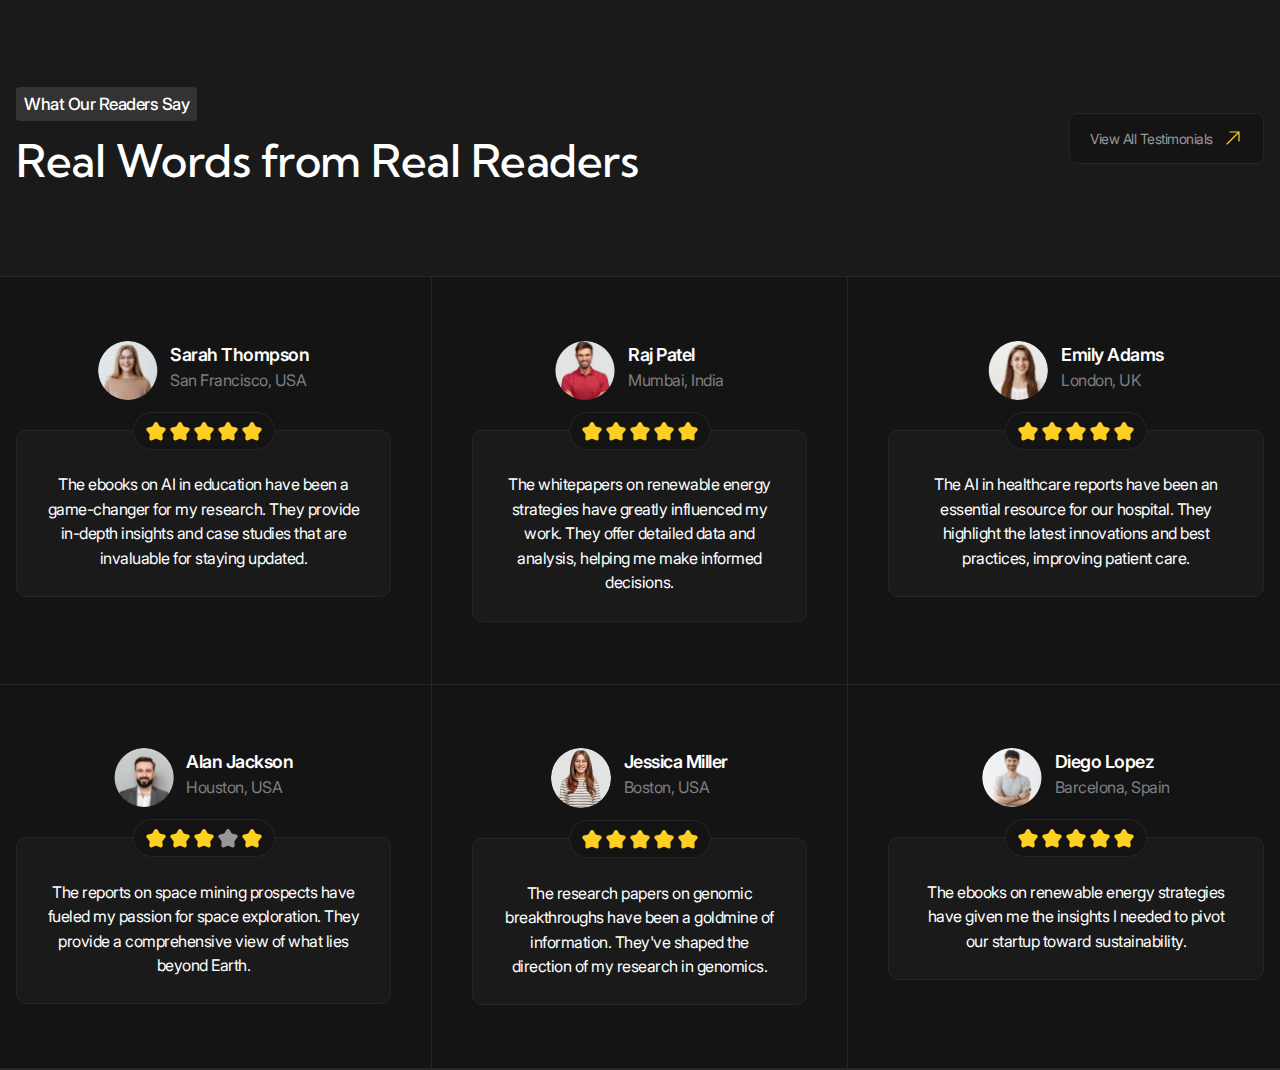
==== commit 64d4bf17: "add: tabs, resources block, reviews block, blog block" ====
--- a/index.html
+++ b/index.html
@@ -70,6 +70,7 @@
     </div>
   </div>
 </header>
+
 <main>
   <section class="hero" aria-labelledby="hero-title">
     <div class="hero__main container">
@@ -348,6 +349,7 @@
       </ul>
     </div>
   </section>
+
   <section class="section" aria-labelledby="blog-title">
     <header class="section__header">
       <div class="section__header-inner container">
@@ -593,7 +595,8 @@
                 <div class="blog-card__body">
                   <time class="blog-card__date h6" datetime="2023-11-5"
                   >November 5, 2023
-                  </time>
+                  </time
+                  >
                   <div class="blog-card__info">
                     <h4 class="blog-card__title">
                       The Ethical Dilemmas of AI
@@ -821,8 +824,8 @@
             tabindex="0"
             data-js-tabs-content
         >
-          Lorem ipsum dolor sit amet, consectetur adipisicing elit.
-          Molestiae, reiciendis.
+          tabpanel-2 Lorem ipsum dolor sit amet, consectetur adipisicing
+          elit. Molestiae, reiciendis.
         </div>
         <div
             class="tabs__content"
@@ -831,8 +834,8 @@
             tabindex="0"
             data-js-tabs-content
         >
-          Lorem ipsum dolor sit amet, consectetur adipisicing elit.
-          Molestiae, reiciendis.
+          tabpanel-3 Lorem ipsum dolor sit amet, consectetur adipisicing
+          elit. Molestiae, reiciendis.
         </div>
         <div
             class="tabs__content"
@@ -841,8 +844,8 @@
             tabindex="0"
             data-js-tabs-content
         >
-          Lorem ipsum dolor sit amet, consectetur adipisicing elit.
-          Molestiae, reiciendis.
+          tabpanel-4 Lorem ipsum dolor sit amet, consectetur adipisicing
+          elit. Molestiae, reiciendis.
         </div>
         <div
             class="tabs__content"
@@ -851,8 +854,8 @@
             tabindex="0"
             data-js-tabs-content
         >
-          Lorem ipsum dolor sit amet, consectetur adipisicing elit.
-          Molestiae, reiciendis.
+          tabpanel-5 Lorem ipsum dolor sit amet, consectetur adipisicing
+          elit. Molestiae, reiciendis.
         </div>
         <div
             class="tabs__content"
@@ -861,10 +864,524 @@
             tabindex="0"
             data-js-tabs-content
         >
-          Lorem ipsum dolor sit amet, consectetur adipisicing elit.
-          Molestiae, reiciendis.
+          tabpanel-6 Lorem ipsum dolor sit amet, consectetur adipisicing
+          elit. Molestiae, reiciendis.
         </div>
       </div>
+    </div>
+  </section>
+
+  <section class="section" aria-labelledby="resources-title">
+    <header class="section__header">
+      <div class="section__header-inner container">
+        <div class="section__header-info">
+          <p class="section__subtitle tag">
+            Your Gateway to In-Depth Information
+          </p>
+          <h2 class="section__title" id="resources-title">
+            Unlock Valuable Knowledge with FutureTech's Resources
+          </h2>
+        </div>
+        <a href="/" class="section__link button">
+          <span class="icon icon--yellow-arrow">View All Resources</span>
+        </a>
+      </div>
+    </header>
+    <div class="section__body">
+      <ul class="list">
+        <li class="item">
+          <div class="card container">
+            <div class="card__preview">
+              <div class="card__preview-main">
+                <img
+                    src="./images/resources/icon-1.svg"
+                    alt=""
+                    class="card__preview-icon"
+                    width="80"
+                    height="80"
+                    loading="lazy"
+                />
+                <div class="card__preview-info">
+                  <h3 class="card__preview-title">Ebooks</h3>
+                  <div class="card__preview-description">
+                    <p>
+                      Explore our collection of ebooks covering a wide
+                      spectrum of future technology topics.
+                    </p>
+                  </div>
+                </div>
+                <a
+                    href="/"
+                    class="card__preview-link button button--dark-gray"
+                >
+                      <span class="icon icon--yellow-arrow"
+                      >Download Ebooks Now</span
+                      >
+                </a>
+              </div>
+              <div class="card__preview-extra">
+                <div class="download-info tile">
+                  <div class="download-info__body">
+                    <p class="download-info__title">Downloaded By</p>
+                    <p class="download-info__subtitle h5">10k + Users</p>
+                  </div>
+                  <div class="download-info__team team">
+                    <img
+                        class="team__person"
+                        src="./images/team/1.png"
+                        alt=""
+                        width="50"
+                        height="50"
+                        loading="lazy"
+                    />
+                    <img
+                        class="team__person"
+                        src="./images/team/2.png"
+                        alt=""
+                        width="50"
+                        height="50"
+                        loading="lazy"
+                    />
+                    <img
+                        class="team__person"
+                        src="./images/team/3.png"
+                        alt=""
+                        width="50"
+                        height="50"
+                        loading="lazy"
+                    />
+                    <img
+                        class="team__person"
+                        src="./images/team/4.png"
+                        alt=""
+                        width="50"
+                        height="50"
+                        loading="lazy"
+                    />
+                  </div>
+                </div>
+              </div>
+            </div>
+            <div class="card__body">
+              <div class="card__grid card__grid--2-cols-alt">
+                <div class="card__cell">
+                  <h3 class="card__cell-title h5">Variety of Topics</h3>
+                </div>
+                <div class="card__cell">
+                  <p class="card__cell-description">
+                    Topics include AI in education (25%), renewable energy
+                    (20%), healthcare (15%), space exploration (25%), and
+                    biotechnology (15%).
+                  </p>
+                </div>
+                <div class="card__cell card__cell--wide">
+                  <img
+                      src="./images/resources/details-1.jpg"
+                      alt=""
+                      class="card__cell-image"
+                      width="917"
+                      height="332"
+                      loading="lazy"
+                  />
+                </div>
+                <div class="card__cell tile">
+                  <h4 class="card__cell-subtitle">Total Ebooks</h4>
+                  <p class="card__cell-description h6">Over 100 ebooks</p>
+                </div>
+                <div class="card__cell tile">
+                  <h4 class="card__cell-subtitle">Download Formats</h4>
+                  <p class="card__cell-description h6">
+                    PDF format for access.
+                  </p>
+                  <a href="/" class="card__cell-link button">
+                    <span class="icon icon--yellow-eye">Preview</span>
+                  </a>
+                </div>
+                <div class="card__cell card__cell--wide tile">
+                  <h4 class="card__cell-subtitle">
+                    Average Author Expertise
+                  </h4>
+                  <p class="card__cell-description h6">
+                    Ebooks are authored by renowned experts with an average
+                    of 15 years of experience
+                  </p>
+                </div>
+              </div>
+            </div>
+          </div>
+        </li>
+        <li class="item">
+          <div class="card container">
+            <div class="card__preview">
+              <div class="card__preview-main">
+                <img
+                    src="./images/resources/icon-2.svg"
+                    alt=""
+                    class="card__preview-icon"
+                    width="80"
+                    height="80"
+                    loading="lazy"
+                />
+                <div class="card__preview-info">
+                  <h3 class="card__preview-title">Whitepapers</h3>
+                  <div class="card__preview-description">
+                    <p>
+                      Dive into comprehensive reports and analyses with our
+                      collection of whitepapers.
+                    </p>
+                  </div>
+                </div>
+                <a
+                    href="/"
+                    class="card__preview-link button button--dark-gray"
+                >
+                      <span class="icon icon--yellow-arrow"
+                      >Download Whitepapers Now</span
+                      >
+                </a>
+              </div>
+              <div class="card__preview-extra">
+                <div class="download-info tile">
+                  <div class="download-info__body">
+                    <p class="download-info__title">Downloaded By</p>
+                    <p class="download-info__subtitle h5">10k + Users</p>
+                  </div>
+                  <div class="download-info__team team">
+                    <img
+                        class="team__person"
+                        src="./images/team/5.png"
+                        alt=""
+                        width="50"
+                        height="50"
+                        loading="lazy"
+                    />
+                    <img
+                        class="team__person"
+                        src="./images/team/6.png"
+                        alt=""
+                        width="50"
+                        height="50"
+                        loading="lazy"
+                    />
+                    <img
+                        class="team__person"
+                        src="./images/team/7.png"
+                        alt=""
+                        width="50"
+                        height="50"
+                        loading="lazy"
+                    />
+                    <img
+                        class="team__person"
+                        src="./images/team/8.png"
+                        alt=""
+                        width="50"
+                        height="50"
+                        loading="lazy"
+                    />
+                  </div>
+                </div>
+              </div>
+            </div>
+            <div class="card__body">
+              <div class="card__grid card__grid--2-cols-alt">
+                <div class="card__cell">
+                  <h3 class="card__cell-title h5">Topics Coverage</h3>
+                </div>
+                <div class="card__cell">
+                  <p class="card__cell-description">
+                    Whitepapers cover quantum computing (20%), AI ethics
+                    (15%), space mining prospects (20%), AI in healthcare
+                    (15%), and renewable energy strategies (30%).
+                  </p>
+                </div>
+                <div class="card__cell card__cell--wide">
+                  <img
+                      src="./images/resources/details-2.jpg"
+                      alt=""
+                      class="card__cell-image"
+                      width="917"
+                      height="332"
+                      loading="lazy"
+                  />
+                </div>
+                <div class="card__cell tile">
+                  <h4 class="card__cell-subtitle">Total Whitepapers</h4>
+                  <p class="card__cell-description h6">
+                    Over 50 whitepapers
+                  </p>
+                </div>
+                <div class="card__cell tile">
+                  <h4 class="card__cell-subtitle">Download Formats</h4>
+                  <p class="card__cell-description h6">
+                    PDF format for access.
+                  </p>
+                  <a href="/" class="card__cell-link button">
+                    <span class="icon icon--yellow-eye">Preview</span>
+                  </a>
+                </div>
+                <div class="card__cell card__cell--wide tile">
+                  <h4 class="card__cell-subtitle">
+                    Average Author Expertise
+                  </h4>
+                  <p class="card__cell-description h6">
+                    Whitepapers are authored by subject matter experts with
+                    an average of 20 years of experience.
+                  </p>
+                </div>
+              </div>
+            </div>
+          </div>
+        </li>
+      </ul>
+    </div>
+  </section>
+
+  <section class="section" aria-labelledby="reviews-title">
+    <header class="section__header">
+      <div class="section__header-inner container">
+        <div class="section__header-info">
+          <p class="section__subtitle tag">What Our Readers Say</p>
+          <h2 class="section__title" id="reviews-title">
+            Real Words from Real Readers
+          </h2>
+        </div>
+        <a href="/" class="section__link button">
+          <span class="icon icon--yellow-arrow">View All Testimonials</span>
+        </a>
+      </div>
+    </header>
+    <div class="section__body">
+      <ul class="bordered-grid bordered-grid--3-cols container">
+        <li class="bordered-grid__item">
+          <div class="review-card">
+            <div class="review-card__author person-card">
+              <img
+                  src="./images/review/profile-1.png"
+                  alt=""
+                  class="person-card__image"
+                  width="60"
+                  height="60"
+                  loading="lazy"
+              />
+              <div class="person-card__body">
+                <p class="person-card__name">Sarah Thompson</p>
+                <p class="person-card__department">San Francisco, USA</p>
+              </div>
+            </div>
+            <div class="review-card__body tile">
+              <div
+                  class="review-card__rating-view rating-view"
+                  aria-label="Rating 5 star"
+                  title="Rating 5 star"
+              >
+                <div class="rating-view__star is-active"></div>
+                <div class="rating-view__star is-active"></div>
+                <div class="rating-view__star is-active"></div>
+                <div class="rating-view__star is-active"></div>
+                <div class="rating-view__star is-active"></div>
+              </div>
+              <blockquote class="review-card__description">
+                <p>
+                  The ebooks on AI in education have been a game-changer for
+                  my research. They provide in-depth insights and case
+                  studies that are invaluable for staying updated.
+                </p>
+              </blockquote>
+            </div>
+          </div>
+        </li>
+        <li class="bordered-grid__item">
+          <div class="review-card">
+            <div class="review-card__author person-card">
+              <img
+                  src="./images/review/profile-2.png"
+                  alt=""
+                  class="person-card__image"
+                  width="60"
+                  height="60"
+                  loading="lazy"
+              />
+              <div class="person-card__body">
+                <p class="person-card__name">Raj Patel</p>
+                <p class="person-card__department">Mumbai, India</p>
+              </div>
+            </div>
+            <div class="review-card__body tile">
+              <div
+                  class="review-card__rating-view rating-view"
+                  aria-label="Rating 5 star"
+                  title="Rating 5 star"
+              >
+                <div class="rating-view__star is-active"></div>
+                <div class="rating-view__star is-active"></div>
+                <div class="rating-view__star is-active"></div>
+                <div class="rating-view__star is-active"></div>
+                <div class="rating-view__star is-active"></div>
+              </div>
+              <blockquote class="review-card__description">
+                <p>
+                  The whitepapers on renewable energy strategies have
+                  greatly influenced my work. They offer detailed data and
+                  analysis, helping me make informed decisions.
+                </p>
+              </blockquote>
+            </div>
+          </div>
+        </li>
+        <li class="bordered-grid__item">
+          <div class="review-card">
+            <div class="review-card__author person-card">
+              <img
+                  src="./images/review/profile-3.png"
+                  alt=""
+                  class="person-card__image"
+                  width="60"
+                  height="60"
+                  loading="lazy"
+              />
+              <div class="person-card__body">
+                <p class="person-card__name">Emily Adams</p>
+                <p class="person-card__department">London, UK</p>
+              </div>
+            </div>
+            <div class="review-card__body tile">
+              <div
+                  class="review-card__rating-view rating-view"
+                  aria-label="Rating 5 star"
+                  title="Rating 5 star"
+              >
+                <div class="rating-view__star is-active"></div>
+                <div class="rating-view__star is-active"></div>
+                <div class="rating-view__star is-active"></div>
+                <div class="rating-view__star is-active"></div>
+                <div class="rating-view__star is-active"></div>
+              </div>
+              <blockquote class="review-card__description">
+                <p>
+                  The AI in healthcare reports have been an essential
+                  resource for our hospital. They highlight the latest
+                  innovations and best practices, improving patient care.
+                </p>
+              </blockquote>
+            </div>
+          </div>
+        </li>
+        <li class="bordered-grid__item">
+          <div class="review-card">
+            <div class="review-card__author person-card">
+              <img
+                  src="./images/review/profile-4.png"
+                  alt=""
+                  class="person-card__image"
+                  width="60"
+                  height="60"
+                  loading="lazy"
+              />
+              <div class="person-card__body">
+                <p class="person-card__name">Alan Jackson</p>
+                <p class="person-card__department">Houston, USA</p>
+              </div>
+            </div>
+            <div class="review-card__body tile">
+              <div
+                  class="review-card__rating-view rating-view"
+                  aria-label="Rating 5 star"
+                  title="Rating 5 star"
+              >
+                <div class="rating-view__star is-active"></div>
+                <div class="rating-view__star is-active"></div>
+                <div class="rating-view__star is-active"></div>
+                <div class="rating-view__star "></div>
+                <div class="rating-view__star is-active"></div>
+              </div>
+              <blockquote class="review-card__description">
+                <p>
+                  The reports on space mining prospects have fueled my
+                  passion for space exploration. They provide a
+                  comprehensive view of what lies beyond Earth.
+                </p>
+              </blockquote>
+            </div>
+          </div>
+        </li>
+        <li class="bordered-grid__item">
+          <div class="review-card">
+            <div class="review-card__author person-card">
+              <img
+                  src="./images/review/profile-5.png"
+                  alt=""
+                  class="person-card__image"
+                  width="60"
+                  height="60"
+                  loading="lazy"
+              />
+              <div class="person-card__body">
+                <p class="person-card__name">Jessica Miller</p>
+                <p class="person-card__department">Boston, USA</p>
+              </div>
+            </div>
+            <div class="review-card__body tile">
+              <div
+                  class="review-card__rating-view rating-view"
+                  aria-label="Rating 5 star"
+                  title="Rating 5 star"
+              >
+                <div class="rating-view__star is-active"></div>
+                <div class="rating-view__star is-active"></div>
+                <div class="rating-view__star is-active"></div>
+                <div class="rating-view__star is-active"></div>
+                <div class="rating-view__star is-active"></div>
+              </div>
+              <blockquote class="review-card__description">
+                <p>
+                  The research papers on genomic breakthroughs have been a
+                  goldmine of information. They've shaped the direction of
+                  my research in genomics.
+                </p>
+              </blockquote>
+            </div>
+          </div>
+        </li>
+        <li class="bordered-grid__item">
+          <div class="review-card">
+            <div class="review-card__author person-card">
+              <img
+                  src="./images/review/profile-6.png"
+                  alt=""
+                  class="person-card__image"
+                  width="60"
+                  height="60"
+                  loading="lazy"
+              />
+              <div class="person-card__body">
+                <p class="person-card__name">Diego Lopez</p>
+                <p class="person-card__department">Barcelona, Spain</p>
+              </div>
+            </div>
+            <div class="review-card__body tile">
+              <div
+                  class="review-card__rating-view rating-view"
+                  aria-label="Rating 5 star"
+                  title="Rating 5 star"
+              >
+                <div class="rating-view__star is-active"></div>
+                <div class="rating-view__star is-active"></div>
+                <div class="rating-view__star is-active"></div>
+                <div class="rating-view__star is-active"></div>
+                <div class="rating-view__star is-active"></div>
+              </div>
+              <blockquote class="review-card__description">
+                <p>
+                  The ebooks on renewable energy strategies have given me
+                  the insights I needed to pivot our startup toward
+                  sustainability.
+                </p>
+              </blockquote>
+            </div>
+          </div>
+        </li>
+      </ul>
     </div>
   </section>
 </main>
--- a/styles/main.css
+++ b/styles/main.css
@@ -463,6 +463,9 @@
 .icon--yellow-arrow::after {
   background-image: url("../../icons/arrow-top-right_yellow.svg");
 }
+.icon--yellow-eye::after {
+  background-image: url("../../icons/eye_yellow.svg");
+}
 
 .logo {
   max-width: clamp(7.875rem, 7.0306372549rem + 3.4640522876vw, 11.1875rem);
@@ -507,6 +510,9 @@
   background-color: var(--color-accent);
   font-weight: 500;
 }
+.button--dark-gray {
+  background-color: var(--color-dark-10);
+}
 
 .burger-button {
   width: 2.125rem;
@@ -1164,6 +1170,11 @@
   display: grid;
   row-gap: clamp(1.5rem, 1.0857843137rem + 1.6993464052vw, 3.125rem);
 }
+@media (width <= 63.99875rem) {
+  .card__preview-main {
+    justify-content: start;
+  }
+}
 .card__preview-icon {
   width: clamp(3.125rem, 2.6470588235rem + 1.9607843137vw, 5rem);
 }
@@ -1176,7 +1187,7 @@
 }
 @media (width <= 63.99875rem) {
   .card__body {
-    padding: 1.875rem 1rem;
+    padding: 1.875rem 0;
   }
 }
 .card__grid {
@@ -1191,11 +1202,55 @@
     grid-template-columns: 1fr;
   }
 }
+.card__grid--2-cols-alt {
+  gap: 1.875rem 1.25rem;
+}
+@media (width <= 90.06125rem) {
+  .card__grid--2-cols-alt {
+    gap: 1.5rem 1rem;
+  }
+}
+@media (width > 47.99875rem) {
+  .card__grid--2-cols-alt {
+    grid-template-columns: auto 1fr;
+  }
+}
 .card__cell {
   display: flex;
   flex-direction: column;
   justify-content: start;
   row-gap: clamp(0.25rem, -0.0049019608rem + 1.045751634vw, 1.25rem);
+}
+.card__cell:has(> *:only-child) {
+  justify-content: center;
+}
+.card__cell:has(.card__cell-link) {
+  display: grid;
+  grid-template-columns: 1fr auto;
+  grid-template-areas: "other link" "other link";
+  align-items: center;
+  column-gap: 1.25rem;
+}
+.card__cell--wide {
+  grid-column: -1/1;
+}
+.card__cell-image {
+  width: 100%;
+  height: clamp(10.5625rem, 7.9656862745rem + 10.6535947712vw, 20.75rem);
+  object-fit: cover;
+  border-radius: 0.75rem;
+}
+@media (width <= 90.06125rem) {
+  .card__cell-image {
+    border-radius: 0.625rem;
+  }
+}
+.card__cell-subtitle {
+  color: inherit;
+  font: inherit;
+}
+.card__cell-link {
+  grid-area: link;
 }
 
 .tabs__header {
@@ -1261,19 +1316,20 @@
 }
 
 .person-card {
+  --imageSize: 5rem;
   display: flex;
   align-items: start;
   column-gap: clamp(0.5rem, 0.3725490196rem + 0.522875817vw, 1rem);
 }
+@media (width <= 90.06125rem) {
+  .person-card {
+    --imageSize: 3.75rem;
+  }
+}
 .person-card__image {
-  width: 5rem;
+  width: var(--imageSize);
   border-radius: 50%;
   background-color: var(--color-dark-15);
-}
-@media (width <= 90.06125rem) {
-  .person-card__image {
-    width: 3.75rem;
-  }
 }
 .person-card__body {
   display: grid;
@@ -1389,6 +1445,145 @@
   }
 }
 
+.download-info {
+  display: inline-grid;
+  grid-template-columns: 1fr auto;
+  align-items: center;
+  column-gap: 3.125rem;
+}
+@media (width <= 90.06125rem) {
+  .download-info {
+    column-gap: 1.875rem;
+  }
+}
+.download-info__team {
+  --personImageSize: 3.125rem;
+  border-radius: 0.75rem;
+  background-color: var(--color-dark);
+}
+@media (width <= 90.06125rem) {
+  .download-info__team {
+    --personImageSize: 2.5rem;
+  }
+}
+
+.bordered-grid {
+  --columns: 1;
+  --itemPaddingY: clamp(2.5rem, 1.862745098rem + 2.614379085vw, 5rem);
+  display: grid;
+  grid-template-columns: repeat(var(--columns), 1fr);
+}
+.bordered-grid--2-cols {
+  --columns: 2;
+}
+.bordered-grid--3-cols {
+  --columns: 3;
+  --itemPaddingX: 3.125rem;
+}
+@media (width <= 90.06125rem) {
+  .bordered-grid--3-cols {
+    --itemPaddingX: 2.5rem;
+  }
+}
+@media (width > 63.99875rem) {
+  .bordered-grid--3-cols .bordered-grid__item:nth-child(3n-2), .bordered-grid--3-cols .bordered-grid__item:nth-child(3n-1) {
+    padding-right: var(--itemPaddingX);
+    border-right: var(--border);
+  }
+  .bordered-grid--3-cols .bordered-grid__item:nth-child(3n-1) {
+    position: relative;
+  }
+  .bordered-grid--3-cols .bordered-grid__item:nth-child(3n-1)::before {
+    position: absolute;
+    left: 50%;
+    translate: -50%;
+    content: "";
+    bottom: 0;
+    width: 100vw;
+    height: 0.0625rem;
+    background-color: var(--color-dark-15);
+  }
+  .bordered-grid--3-cols .bordered-grid__item:nth-child(3n-1), .bordered-grid--3-cols .bordered-grid__item:nth-child(3n) {
+    padding-left: var(--itemPaddingX);
+  }
+}
+@media (width <= 63.99875rem) {
+  .bordered-grid--3-cols {
+    --columns: 1;
+  }
+  .bordered-grid--3-cols .bordered-grid__item:not(:last-child) {
+    border-bottom: var(--border);
+  }
+}
+.bordered-grid__item {
+  padding-block: var(--itemPaddingY);
+}
+
+.rating-view {
+  display: inline-flex;
+  column-gap: 0.4375rem;
+  padding: 0.625rem 1rem;
+  border: var(--border);
+  border-radius: 6.25rem;
+  background-color: var(--color-dark);
+}
+@media (width <= 90.06125rem) {
+  .rating-view {
+    column-gap: 0.25rem;
+    padding: 0.5rem 0.75rem;
+  }
+}
+.rating-view__star {
+  --size: 1.5rem;
+  width: var(--size);
+  height: var(--size);
+  background: url("../../icons/star_gray.svg") center/contain no-repeat;
+}
+.rating-view__star.is-active {
+  background: url("../../icons/star_yellow.svg") center/contain no-repeat;
+}
+@media (width <= 90.06125rem) {
+  .rating-view__star {
+    --size: 1.25rem;
+  }
+}
+
+.review-card {
+  display: flex;
+  flex-direction: column;
+  align-items: center;
+  row-gap: 2.5rem;
+  max-width: 31.25rem;
+  margin-inline: auto;
+}
+@media (width <= 90.06125rem) {
+  .review-card {
+    row-gap: 1.875rem;
+  }
+}
+.review-card__image {
+  --imageSize: 3.75rem;
+}
+@media (width <= 90.06125rem) {
+  .review-card__image {
+    --imageSize: 3.125rem;
+  }
+}
+.review-card__body {
+  position: relative;
+  padding: clamp(1.25rem, 1.0906862745rem + 0.6535947712vw, 1.875rem);
+  padding-top: clamp(1.875rem, 1.556372549rem + 1.3071895425vw, 3.125rem);
+  color: var(--color-light);
+  text-align: center;
+}
+.review-card__rating-view {
+  position: absolute;
+  top: 50%;
+  left: 50%;
+  translate: -50% -50%;
+  top: 0;
+}
+
 .header,
 main > *:not(:last-child),
 .footer {
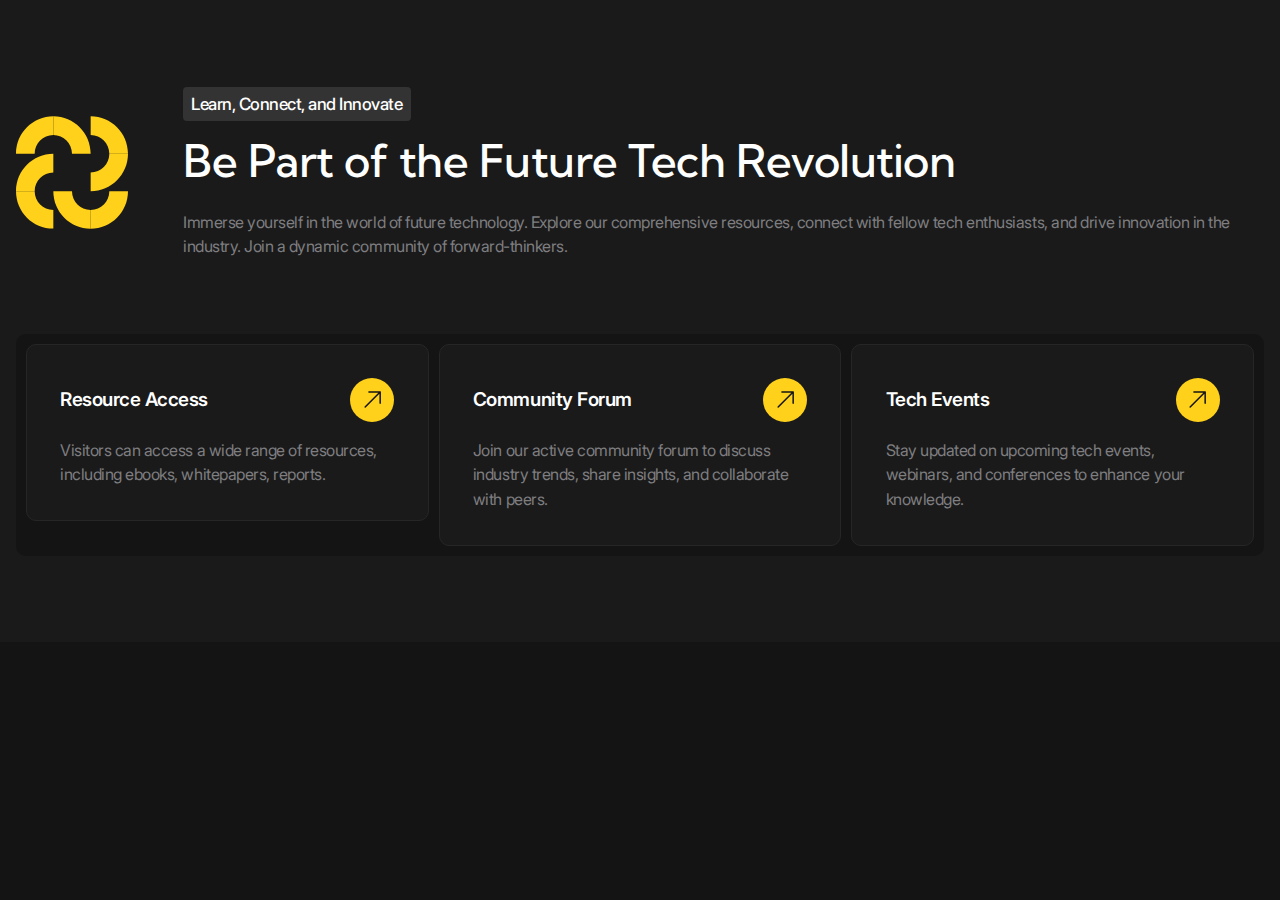
==== commit d5f2f5cc: "add: resources page" ====
--- a/index.html
+++ b/index.html
@@ -39,20 +39,20 @@
         <nav class="header__menu">
           <ul class="header__menu-list">
             <li class="header__menu-item">
-              <a href="/" class="header__menu-link is-active">Home</a>
+              <a href="./index.html" class="header__menu-link is-active">Home</a>
             </li>
             <li class="header__menu-item">
-              <a href="/" class="header__menu-link">News</a>
+              <a href="./news.html" class="header__menu-link">News</a>
             </li>
             <li class="header__menu-item">
-              <a href="/" class="header__menu-link">Podcasts</a>
+              <a href="./podcasts.html" class="header__menu-link">Podcasts</a>
             </li>
             <li class="header__menu-item">
-              <a href="/" class="header__menu-link">Resources</a>
+              <a href="./resources.html" class="header__menu-link">Resources</a>
             </li>
           </ul>
         </nav>
-        <a class="header__contact-us-link button button--accent" href="/"
+        <a class="header__contact-us-link button button--accent" href="./contacts.html"
         >Contact Us</a
         >
       </div>
@@ -171,7 +171,7 @@
                 height="50"
                 loading="lazy"
             />
-            <a href="/" class="advantage-card__link">
+            <a href="/" class="advantage-card__link circle-icon ">
               <h3 class="advantage-card__title h6">Latest News Updates</h3>
               <p class="advantage-card__subtitle">Stay Current</p>
             </a>
@@ -190,7 +190,7 @@
                 height="50"
                 loading="lazy"
             />
-            <a href="/" class="advantage-card__link">
+            <a href="/" class="advantage-card__link circle-icon">
               <h3 class="advantage-card__title h6">Expert Contributors</h3>
               <p class="advantage-card__subtitle">Trusted Insights</p>
             </a>
@@ -209,7 +209,7 @@
                 height="50"
                 loading="lazy"
             />
-            <a href="/" class="advantage-card__link">
+            <a href="/" class="advantage-card__link circle-icon">
               <h3 class="advantage-card__title h6">Global Readership</h3>
               <p class="advantage-card__subtitle">Worldwide Impact</p>
             </a>
@@ -359,9 +359,11 @@
             Explore FutureTech's In-Depth Blog Posts
           </h2>
         </div>
-        <a href="/" class="section__link button">
-          <span class="icon icon--yellow-arrow">View All Blogs</span>
-        </a>
+        <div class="section__actions">
+          <a href="./blog.html" class="section__link button">
+            <span class="icon icon--yellow-arrow">View All Blogs</span>
+          </a>
+        </div>
       </div>
     </header>
     <div class="section__body tabs" data-js-tabs>
@@ -595,8 +597,7 @@
                 <div class="blog-card__body">
                   <time class="blog-card__date h6" datetime="2023-11-5"
                   >November 5, 2023
-                  </time
-                  >
+                  </time>
                   <div class="blog-card__info">
                     <h4 class="blog-card__title">
                       The Ethical Dilemmas of AI
@@ -882,9 +883,11 @@
             Unlock Valuable Knowledge with FutureTech's Resources
           </h2>
         </div>
-        <a href="/" class="section__link button">
-          <span class="icon icon--yellow-arrow">View All Resources</span>
-        </a>
+        <div class="section__actions">
+          <a href="/" class="section__link button">
+            <span class="icon icon--yellow-arrow">View All Resources</span>
+          </a>
+        </div>
       </div>
     </header>
     <div class="section__body">
@@ -1146,9 +1149,11 @@
             Real Words from Real Readers
           </h2>
         </div>
-        <a href="/" class="section__link button">
-          <span class="icon icon--yellow-arrow">View All Testimonials</span>
-        </a>
+        <div class="section__actions">
+          <a href="/" class="section__link button">
+            <span class="icon icon--yellow-arrow">View All Testimonials</span>
+          </a>
+        </div>
       </div>
     </header>
     <div class="section__body">
@@ -1292,7 +1297,7 @@
                 <div class="rating-view__star is-active"></div>
                 <div class="rating-view__star is-active"></div>
                 <div class="rating-view__star is-active"></div>
-                <div class="rating-view__star "></div>
+                <div class="rating-view__star"></div>
                 <div class="rating-view__star is-active"></div>
               </div>
               <blockquote class="review-card__description">
@@ -1380,6 +1385,70 @@
               </blockquote>
             </div>
           </div>
+        </li>
+      </ul>
+    </div>
+  </section>
+
+  <section class="about" aria-labelledby="about-title">
+    <div class="about__inner container">
+      <header class="about__header">
+        <img
+            src="./images/about/icon.svg"
+            alt=""
+            class="about__icon"
+            width="150"
+            height="150"
+            loading="lazy"
+        />
+        <div class="about__info">
+          <p class="about__subtitle tag">Learn, Connect, and Innovate</p>
+          <h2 class="about__title" id="about-title">
+            Be Part of the Future Tech Revolution
+          </h2>
+        </div>
+        <div class="about__description">
+          <p>
+            Immerse yourself in the world of future technology. Explore our
+            comprehensive resources, connect with fellow tech enthusiasts,
+            and drive innovation in the industry. Join a dynamic community
+            of forward-thinkers.
+          </p>
+        </div>
+      </header>
+      <ul class="about__list">
+        <li class="about__item">
+          <a href="/" class="about-card tile">
+            <h3 class="about-card__title circle-icon">Resource Access</h3>
+            <div class="about-card__description">
+              <p>
+                Visitors can access a wide range of resources, including
+                ebooks, whitepapers, reports.
+              </p>
+            </div>
+          </a>
+        </li>
+        <li class="about__item">
+          <a href="/" class="about-card tile">
+            <h3 class="about-card__title circle-icon">Community Forum</h3>
+            <div class="about-card__description">
+              <p>
+                Join our active community forum to discuss industry trends,
+                share insights, and collaborate with peers.
+              </p>
+            </div>
+          </a>
+        </li>
+        <li class="about__item">
+          <a href="/" class="about-card tile">
+            <h3 class="about-card__title circle-icon">Tech Events</h3>
+            <div class="about-card__description">
+              <p>
+                Stay updated on upcoming tech events, webinars, and
+                conferences to enhance your knowledge.
+              </p>
+            </div>
+          </a>
         </li>
       </ul>
     </div>
--- a/styles/main.css
+++ b/styles/main.css
@@ -308,6 +308,36 @@
   right: 100%;
 }
 
+.circle-icon {
+  --circleSize: 3.25rem;
+  --circleMarginLeft: 1.25rem;
+  position: relative;
+  min-height: var(--circleSize);
+  padding-right: calc(var(--circleSize) + var(--circleMarginLeft));
+}
+@media (width <= 90.06125rem) {
+  .circle-icon {
+    --circleSize: 2.75rem;
+    --circleMarginLeft: 0.875rem;
+  }
+}
+@media (width <= 47.99875rem) {
+  .circle-icon {
+    --circleSize: 2.5rem;
+  }
+}
+.circle-icon::after {
+  width: var(--circleSize);
+  height: var(--circleSize);
+  position: absolute;
+  top: 50%;
+  translate: 0 -50%;
+  content: "";
+  right: 0;
+  border-radius: 50%;
+  background: url("../../icons/arrow-top-right_black.svg") center no-repeat var(--color-accent);
+}
+
 html.is-lock {
   overflow: hidden;
 }
@@ -440,6 +470,37 @@
   content: "";
 }
 
+.expandable-content {
+  --initialMaxHeight: 31.25rem;
+  position: relative;
+  overflow-y: hidden;
+}
+.expandable-content.is-expanded::before,
+.expandable-content.is-expanded .expandable-content__button {
+  opacity: 0;
+  visibility: hidden;
+}
+.expandable-content:not(.is-expanded) {
+  max-height: var(--initialMaxHeight);
+}
+.expandable-content::before {
+  content: "";
+  position: absolute;
+  bottom: 0;
+  left: 0;
+  width: 100%;
+  height: 30%;
+  background-image: linear-gradient(180deg, rgba(20, 20, 20, 0) 0%, #141414 77.38%);
+  pointer-events: none;
+  transition-duration: var(--transition-duration);
+}
+.expandable-content__button {
+  position: absolute;
+  left: 50%;
+  translate: -50%;
+  bottom: 4.25rem;
+}
+
 .icon {
   display: inline-flex;
   align-items: center;
@@ -465,6 +526,9 @@
 }
 .icon--yellow-eye::after {
   background-image: url("../../icons/eye_yellow.svg");
+}
+.icon--gray-arrow-down::after {
+  background-image: url("../../icons/arrow-down_gray.svg");
 }
 
 .logo {
@@ -787,9 +851,37 @@
   }
 }
 
+.metrics {
+  --columns: 3;
+}
+.metrics--4-cols {
+  --columns: 4;
+  text-align: center;
+}
+@media (width > 63.99875rem) {
+  .metrics--4-cols .metrics__item:nth-child(4n) {
+    padding-right: 0;
+  }
+}
+@media (width <= 63.99875rem) {
+  .metrics--4-cols {
+    --columns: 2;
+    padding-inline: 0;
+  }
+  .metrics--4-cols .metrics__item {
+    border-bottom: var(--border);
+  }
+  .metrics--4-cols .metrics__item:nth-child(odd) {
+    padding-left: var(--container-padding-x);
+  }
+  .metrics--4-cols .metrics__item:nth-child(even) {
+    padding-right: var(--container-padding-x);
+    border-right: none;
+  }
+}
 .metrics__list {
   display: grid;
-  grid-template-columns: repeat(3, 1fr);
+  grid-template-columns: repeat(var(--columns), 1fr);
 }
 .metrics__item {
   display: flex;
@@ -916,26 +1008,8 @@
 }
 @media (width <= 90.06125rem) {
   .advantage-card__link {
-    --circleSize: 2.75rem;
-    --circleMarginLeft: 0.875rem;
     row-gap: 0.125rem;
   }
-}
-@media (width <= 47.99875rem) {
-  .advantage-card__link {
-    --circleSize: 2.5rem;
-  }
-}
-.advantage-card__link::after {
-  width: var(--circleSize);
-  height: var(--circleSize);
-  position: absolute;
-  top: 50%;
-  translate: 0 -50%;
-  content: "";
-  right: 0;
-  border-radius: 50%;
-  background: url("../../icons/arrow-top-right_black.svg") center no-repeat var(--color-accent);
 }
 .advantage-card__details {
   font-size: clamp(0.875rem, 0.7794117647rem + 0.3921568627vw, 1.25rem);
@@ -1085,18 +1159,18 @@
   padding-block: clamp(2.5rem, 1.2254901961rem + 5.2287581699vw, 7.5rem);
   background-color: var(--color-dark-10);
 }
-.section__header-inner:has(.section__link) {
+.section__header-inner:has(.section__actions) {
   display: grid;
   align-items: center;
   column-gap: 1rem;
 }
 @media (width > 47.99875rem) {
-  .section__header-inner:has(.section__link) {
+  .section__header-inner:has(.section__actions) {
     grid-template-columns: 1fr auto;
   }
 }
 @media (width <= 47.99875rem) {
-  .section__header-inner:has(.section__link) {
+  .section__header-inner:has(.section__actions) {
     row-gap: 1.875rem;
   }
 }
@@ -1116,8 +1190,14 @@
 .section__body {
   border-block: var(--border);
 }
-
-.list__item:not(:last-child) {
+.section__actions, .section__link {
+  width: 100%;
+}
+.section__link {
+  max-width: 22.5rem;
+}
+
+.list:not(:last-child), .list__item:not(:last-child) {
   border-bottom: var(--border);
 }
 
@@ -1182,6 +1262,12 @@
   display: grid;
   row-gap: clamp(0.375rem, 0.2156862745rem + 0.6535947712vw, 1rem);
 }
+.card__preview-info:has(.card__rating-view) {
+  display: flex;
+  justify-content: space-between;
+  align-items: center;
+  column-gap: 1rem;
+}
 .card__body {
   padding-right: 0;
 }
@@ -1215,6 +1301,33 @@
     grid-template-columns: auto 1fr;
   }
 }
+.card__grid--3-cols {
+  gap: clamp(1.25rem, 0.7720588235rem + 1.9607843137vw, 3.125rem) 1.25rem;
+}
+@media (width <= 90.06125rem) {
+  .card__grid--3-cols {
+    column-gap: 1rem;
+  }
+}
+@media (width > 47.99875rem) {
+  .card__grid--3-cols {
+    grid-template-columns: repeat(3, 1fr);
+  }
+}
+.card__grid--3-cols-alt {
+  grid-template-columns: repeat(3, 1fr);
+  gap: clamp(1.25rem, 0.7720588235rem + 1.9607843137vw, 3.125rem) 1.25rem;
+}
+@media (width <= 90.06125rem) {
+  .card__grid--3-cols-alt {
+    column-gap: 1rem;
+  }
+}
+@media (width <= 30.06125rem) {
+  .card__grid--3-cols-alt {
+    grid-template-columns: repeat(2, 1fr);
+  }
+}
 .card__cell {
   display: flex;
   flex-direction: column;
@@ -1229,10 +1342,28 @@
   grid-template-columns: 1fr auto;
   grid-template-areas: "other link" "other link";
   align-items: center;
-  column-gap: 1.25rem;
+  gap: clamp(0.625rem, 0.5612745098rem + 0.2614379085vw, 0.875rem) 1.25rem;
+}
+@media (width <= 30.06125rem) {
+  .card__cell:not(.tile) {
+    grid-template: initial;
+  }
+  .card__cell:not(.tile) .card__cell-link {
+    grid-area: initial;
+  }
+}
+@media (width <= 30.06125rem) {
+  .card__cell.tile {
+    padding: 1.25rem;
+  }
 }
 .card__cell--wide {
   grid-column: -1/1;
+}
+@media (width <= 30.06125rem) {
+  .card__cell--wide-on-mobile-s {
+    grid-column: -1/1;
+  }
 }
 .card__cell-image {
   width: 100%;
@@ -1252,6 +1383,11 @@
 .card__cell-link {
   grid-area: link;
 }
+@media (width <= 30.06125rem) {
+  .card__cell-description {
+    font-size: 0.875rem;
+  }
+}
 
 .tabs__header {
   border-bottom: var(--border);
@@ -1275,6 +1411,24 @@
 @media (width <= 63.99875rem) {
   .tabs__buttons {
     width: max-content;
+  }
+}
+.tabs__buttons--compact {
+  display: inline-flex;
+  column-gap: 0.625rem;
+  padding: 0.625rem;
+  border-radius: 0.625rem;
+  background-color: var(--color-dark);
+}
+.tabs__buttons--compact .tabs__button {
+  padding-block: 1.125rem;
+}
+.tabs__buttons--compact .tabs__button.is-active {
+  background-color: var(--color-dark-15);
+}
+@media (width <= 90.06125rem) {
+  .tabs__buttons--compact .tabs__button {
+    padding-block: 0.875rem;
   }
 }
 .tabs__button {
@@ -1475,10 +1629,46 @@
 }
 .bordered-grid--2-cols {
   --columns: 2;
+  --itemPaddingX: 5rem;
+}
+@media (width <= 90.06125rem) {
+  .bordered-grid--2-cols {
+    --itemPaddingX: 3.125rem;
+  }
+}
+@media (width > 47.99875rem) {
+  .bordered-grid--2-cols .bordered-grid__item:nth-child(odd) {
+    padding-right: var(--itemPaddingX);
+    border-right: var(--border);
+  }
+  .bordered-grid--2-cols .bordered-grid__item:nth-child(even) {
+    position: relative;
+    padding-left: var(--itemPaddingX);
+  }
+  .bordered-grid--2-cols .bordered-grid__item:nth-child(even)::before {
+    content: "";
+    position: absolute;
+    left: auto;
+    right: 100%;
+    bottom: 0;
+    translate: 50%;
+    width: 100vw;
+    height: 0.0625rem;
+    background-color: var(--color-dark-15);
+  }
+}
+@media (width <= 47.99875rem) {
+  .bordered-grid--2-cols {
+    --columns: 1;
+  }
+  .bordered-grid--2-cols .bordered-grid__item:not(:last-child) {
+    border-bottom: var(--border);
+  }
 }
 .bordered-grid--3-cols {
   --columns: 3;
   --itemPaddingX: 3.125rem;
+  column-gap: calc(var(--itemPaddingX) * 2);
 }
 @media (width <= 90.06125rem) {
   .bordered-grid--3-cols {
@@ -1486,25 +1676,31 @@
   }
 }
 @media (width > 63.99875rem) {
-  .bordered-grid--3-cols .bordered-grid__item:nth-child(3n-2), .bordered-grid--3-cols .bordered-grid__item:nth-child(3n-1) {
-    padding-right: var(--itemPaddingX);
-    border-right: var(--border);
+  .bordered-grid--3-cols .bordered-grid__item {
+    position: relative;
+  }
+  .bordered-grid--3-cols .bordered-grid__item:nth-child(3n-2)::after, .bordered-grid--3-cols .bordered-grid__item:nth-child(3n-1)::after {
+    content: "";
+    position: absolute;
+    top: 0;
+    left: calc(100% + var(--itemPaddingX));
+    width: 0.0625rem;
+    height: 100%;
+    background-color: var(--color-dark-15);
   }
   .bordered-grid--3-cols .bordered-grid__item:nth-child(3n-1) {
     position: relative;
   }
   .bordered-grid--3-cols .bordered-grid__item:nth-child(3n-1)::before {
+    content: "";
     position: absolute;
     left: 50%;
+    right: auto;
+    bottom: 0;
     translate: -50%;
-    content: "";
-    bottom: 0;
     width: 100vw;
     height: 0.0625rem;
     background-color: var(--color-dark-15);
-  }
-  .bordered-grid--3-cols .bordered-grid__item:nth-child(3n-1), .bordered-grid--3-cols .bordered-grid__item:nth-child(3n) {
-    padding-left: var(--itemPaddingX);
   }
 }
 @media (width <= 63.99875rem) {
@@ -1584,6 +1780,524 @@
   top: 0;
 }
 
+.about-card {
+  display: flex;
+  flex-direction: column;
+  row-gap: clamp(0.625rem, 0.4656862745rem + 0.6535947712vw, 1.25rem);
+}
+.about-card__title {
+  font-size: clamp(1rem, 0.9044117647rem + 0.3921568627vw, 1.375rem);
+  display: flex;
+  align-items: center;
+  font-family: var(--font-family-base);
+  font-weight: 600;
+}
+
+.about {
+  padding-block: clamp(2.5rem, 1.2254901961rem + 5.2287581699vw, 7.5rem);
+  background-color: var(--color-dark-10);
+}
+.about__inner {
+  display: grid;
+  row-gap: clamp(2.5rem, 1.5441176471rem + 3.9215686275vw, 6.25rem);
+}
+.about__header {
+  display: grid;
+  grid-template-columns: auto 2fr;
+  grid-template-areas: "icon info" "icon description";
+  align-items: center;
+  gap: 1.875rem clamp(1.25rem, 0.2941176471rem + 3.9215686275vw, 5rem);
+}
+@media (width <= 90.06125rem) {
+  .about__header {
+    row-gap: 1.25rem;
+  }
+}
+@media (width <= 47.99875rem) {
+  .about__header {
+    row-gap: 0.25rem;
+    grid-template-areas: "icon subtitle" "title title" "description description";
+  }
+}
+.about__icon {
+  grid-area: icon;
+  width: clamp(3.75rem, 2.3161764706rem + 5.8823529412vw, 9.375rem);
+}
+.about__info {
+  display: grid;
+  row-gap: 1rem;
+}
+@media (width <= 90.06125rem) {
+  .about__info {
+    row-gap: 0.625rem;
+  }
+}
+@media (width <= 47.99875rem) {
+  .about__info {
+    display: contents;
+  }
+}
+.about__subtitle {
+  justify-self: start;
+}
+@media (width <= 47.99875rem) {
+  .about__subtitle {
+    grid-area: subtitle;
+  }
+}
+@media (width <= 47.99875rem) {
+  .about__title {
+    grid-area: title;
+    margin-top: 1.25rem;
+  }
+}
+@media (width <= 47.99875rem) {
+  .about__description {
+    grid-area: description;
+  }
+}
+.about__list {
+  display: grid;
+  gap: 1.25rem;
+  padding: 1.25rem;
+  border-radius: 0.75rem;
+  background-color: var(--color-dark);
+}
+@media (width <= 90.06125rem) {
+  .about__list {
+    gap: 0.625rem;
+    padding: 0.625rem;
+    border-radius: 0.625rem;
+  }
+}
+@media (width > 47.99875rem) {
+  .about__list {
+    grid-template-columns: repeat(3, 1fr);
+  }
+}
+
+.hero-alt__header {
+  padding-top: clamp(2.5rem, 1.0661764706rem + 5.8823529412vw, 8.125rem);
+  padding-bottom: clamp(2.5rem, 0.7475490196rem + 7.1895424837vw, 9.375rem);
+  border-bottom: var(--border);
+}
+.hero-alt__header-inner {
+  display: grid;
+  align-items: center;
+  gap: 1.25rem 5rem;
+}
+@media (width <= 90.06125rem) {
+  .hero-alt__header-inner {
+    column-gap: 3.75rem;
+  }
+}
+@media (width > 47.99875rem) {
+  .hero-alt__header-inner {
+    grid-template-columns: auto 1fr;
+  }
+}
+@media (width <= 47.99875rem) {
+  .hero-alt__header-inner {
+    row-gap: 0.875rem;
+  }
+}
+.hero-alt__title {
+  grid-column: -1/1;
+}
+@media (width > 47.99875rem) {
+  .hero-alt__title-hidden-part {
+    position: absolute !important;
+    width: 1px !important;
+    height: 1px !important;
+    margin: -1px !important;
+    border: 0 !important;
+    padding: 0 !important;
+    white-space: nowrap !important;
+    clip-path: inset(100%) !important;
+    clip: rect(0 0 0 0) !important;
+    overflow: hidden !important;
+  }
+}
+
+.summary--2-cols .summary__list {
+  display: grid;
+  grid-template-columns: repeat(2, 1fr);
+  gap: 1.875rem 1.25rem;
+}
+@media (width <= 90.06125rem) {
+  .summary--2-cols .summary__list {
+    row-gap: 1.25rem;
+  }
+}
+.summary--2-cols .summary__item--wide {
+  grid-column: -1/1;
+  row-gap: clamp(0.625rem, 0.5294117647rem + 0.3921568627vw, 1rem);
+  margin-top: 1.25rem;
+}
+.summary__list {
+  display: flex;
+  column-gap: clamp(1.25rem, 0.7720588235rem + 1.9607843137vw, 3.125rem);
+}
+.summary__item {
+  display: grid;
+  row-gap: 0.25rem;
+}
+@media (width <= 90.06125rem) {
+  .summary__item {
+    row-gap: 0.125rem;
+  }
+}
+.summary__value {
+  color: var(--color-light);
+}
+
+.news-card {
+  display: grid;
+  row-gap: 1.25rem;
+  height: 100%;
+}
+@media (width <= 90.06125rem) {
+  .news-card {
+    row-gap: 1rem;
+  }
+}
+.news-card:has(.news-card__summary) {
+  align-items: center;
+  column-gap: 5rem;
+  padding-block: clamp(2.5rem, 1.862745098rem + 2.614379085vw, 5rem);
+}
+@media (width <= 90.06125rem) {
+  .news-card:has(.news-card__summary) {
+    column-gap: 2.5rem;
+  }
+}
+@media (width > 47.99875rem) {
+  .news-card:has(.news-card__summary) {
+    grid-template-columns: 32% 1fr;
+    grid-template-areas: "image other" "image other" "image other";
+  }
+}
+.news-card:has(.news-card__summary) .news-card__image {
+  height: clamp(13.3125rem, 9.9031862745rem + 13.9869281046vw, 26.6875rem);
+}
+@media (width > 47.99875rem) {
+  .news-card:has(.news-card__summary) .news-card__image {
+    grid-area: image;
+  }
+}
+.news-card:has(.news-card__summary) .news-card__title {
+  font-size: clamp(1.25rem, 1.0588235294rem + 0.7843137255vw, 2rem);
+  font-family: var(--font-family-base);
+  font-weight: 600;
+}
+.news-card__image {
+  width: 100%;
+  height: 13.875rem;
+  object-fit: cover;
+  border-radius: 0.75rem;
+}
+@media (width <= 90.06125rem) {
+  .news-card__image {
+    height: 11.5625rem;
+    border-radius: 0.625rem;
+  }
+}
+.news-card__body {
+  display: grid;
+  row-gap: 0.625rem;
+}
+@media (width <= 90.06125rem) {
+  .news-card__body {
+    row-gap: 0.25rem;
+  }
+}
+.news-card__controls {
+  display: flex;
+  justify-content: space-between;
+  align-items: center;
+  column-gap: 1rem;
+}
+@media (width <= 30.06125rem) {
+  .news-card__link {
+    min-width: 9.5625rem;
+  }
+}
+
+.news {
+  display: grid;
+  row-gap: 5rem;
+  padding-block: clamp(2.5rem, 1.862745098rem + 2.614379085vw, 5rem);
+}
+@media (width <= 90.06125rem) {
+  .news {
+    row-gap: 2.5rem;
+  }
+}
+.news__header {
+  display: flex;
+  justify-content: space-between;
+  align-items: center;
+  column-gap: 1rem;
+}
+.news__list {
+  display: grid;
+  grid-template-columns: repeat(auto-fit, minmax(22.375rem, 1fr));
+  gap: 1.875rem;
+}
+
+.video-player {
+  position: relative;
+}
+.video-player__video {
+  width: 100%;
+  height: clamp(13.125rem, 9.9068627451rem + 13.2026143791vw, 25.75rem);
+  object-fit: cover;
+  border-radius: 0.75rem;
+}
+@media (width <= 90.06125rem) {
+  .video-player__video {
+    border-radius: 0.625rem;
+  }
+}
+.video-player__video--small {
+  height: clamp(13rem, 11.693627451rem + 5.3594771242vw, 18.125rem);
+}
+.video-player__panel {
+  position: absolute;
+  inset: 0;
+  display: flex;
+  justify-content: space-between;
+  align-items: end;
+  column-gap: 1rem;
+  padding: 1.875rem;
+  transition-duration: var(--transition-duration);
+}
+.video-player__panel--center {
+  justify-content: center;
+  align-items: center;
+}
+.video-player__panel:not(.is-active) {
+  opacity: 0;
+  visibility: hidden;
+}
+.video-player__panel::before {
+  content: "";
+  position: absolute;
+  inset: 0;
+  background-image: linear-gradient(180deg, rgba(20, 20, 20, 0) 44.27%, #141414 100%);
+}
+.video-player__panel * {
+  position: relative;
+}
+.video-player__play-button {
+  --size: 4.375rem;
+  display: flex;
+  justify-content: center;
+  align-items: center;
+  width: var(--size);
+  height: var(--size);
+  padding: 0;
+  background-color: transparent;
+  border: none;
+  color: var(--color-light);
+}
+@media (any-hover: hover) {
+  .video-player__play-button:hover {
+    color: var(--color-accent);
+  }
+}
+@media (any-hover: none) {
+  .video-player__play-button:active {
+    color: var(--color-accent);
+  }
+}
+@media (width <= 90.06125rem) {
+  .video-player__play-button {
+    --size: 3.125rem;
+  }
+}
+
+.video-card {
+  display: flex;
+  flex-direction: column;
+  align-items: start;
+  row-gap: 1.875rem;
+  height: 100%;
+}
+@media (width <= 90.06125rem) {
+  .video-card {
+    row-gap: 1.25rem;
+  }
+}
+.video-card__body {
+  display: grid;
+  row-gap: clamp(0.25rem, 0.1544117647rem + 0.3921568627vw, 0.625rem);
+  flex-grow: 1;
+}
+.video-card__player {
+  width: 100%;
+}
+
+.table-of-contents {
+  padding: 1.25rem;
+  border-radius: 0.75rem;
+  color: var(--color-light);
+  background-color: var(--color-dark-10);
+}
+@media (width <= 90.06125rem) {
+  .table-of-contents {
+    border-radius: 0.625rem;
+  }
+}
+.table-of-contents__list {
+  display: grid;
+  row-gap: 1.25rem;
+}
+@media (width <= 90.06125rem) {
+  .table-of-contents__list {
+    row-gap: 1rem;
+  }
+}
+.table-of-contents__item {
+  margin-left: 1.5em;
+  list-style-type: disc;
+}
+
+.blog-details__banner {
+  display: flex;
+  align-items: end;
+  min-height: clamp(17.5625rem, 12.512254902rem + 20.7189542484vw, 37.375rem);
+  padding-block: clamp(1.0625rem, 0.2977941176rem + 3.137254902vw, 4.0625rem);
+  text-align: center;
+  background: linear-gradient(180deg, rgba(20, 20, 20, 0) 0%, rgba(20, 20, 20, 0.88) 75.52%, #141414 100%), var(--bgImg) center/cover no-repeat;
+}
+.blog-details__title {
+  font-size: clamp(1.75rem, 1.1764705882rem + 2.3529411765vw, 4rem);
+  font-family: var(--font-family-base);
+  font-weight: 600;
+}
+.blog-details__body {
+  border-block: var(--border);
+}
+.blog-details__body-inner {
+  display: grid;
+  grid-template-columns: 1fr 32.5rem;
+}
+@media (width <= 63.99875rem) {
+  .blog-details__body-inner {
+    display: flex;
+    flex-direction: column-reverse;
+  }
+}
+@media (width > 63.99875rem) {
+  .blog-details__content {
+    border-right: var(--border);
+  }
+}
+.blog-details__intro, .blog-details__main, .blog-details__actions, .blog-details__summary {
+  padding: clamp(2.5rem, 1.862745098rem + 2.614379085vw, 5rem) 5rem;
+}
+@media (width <= 90.06125rem) {
+  .blog-details__intro, .blog-details__main, .blog-details__actions, .blog-details__summary {
+    padding-inline: 3.75rem;
+  }
+}
+@media (width <= 63.99875rem) {
+  .blog-details__intro, .blog-details__main, .blog-details__actions, .blog-details__summary {
+    padding-inline: 0;
+  }
+}
+@media (width <= 63.99875rem) {
+  .blog-details__intro, .blog-details__actions, .blog-details__summary {
+    position: relative;
+  }
+  .blog-details__intro::before, .blog-details__actions::before, .blog-details__summary::before {
+    content: "";
+    position: absolute;
+    left: 50%;
+    right: auto;
+    bottom: 0;
+    translate: -50%;
+    width: 100vw;
+    height: 0.0625rem;
+    background-color: var(--color-dark-15);
+  }
+}
+@media (width > 63.99875rem) {
+  .blog-details__intro, .blog-details__actions {
+    border-bottom: var(--border);
+  }
+}
+.blog-details__actions {
+  padding-block: clamp(1.25rem, 0.7720588235rem + 1.9607843137vw, 3.125rem);
+}
+.blog-details__main {
+  --initialMaxHeight: 46.3125rem;
+}
+@media (width <= 90.06125rem) {
+  .blog-details__main {
+    --initialMaxHeight: 43.25rem;
+  }
+}
+@media (width <= 47.99875rem) {
+  .blog-details__main {
+    --initialMaxHeight: 41.8125rem;
+  }
+}
+.blog-details__main h2:not(:first-child),
+.blog-details__main h3:not(:first-child),
+.blog-details__main h4:not(:first-child),
+.blog-details__main h5:not(:first-child),
+.blog-details__main h6:not(:first-child) {
+  margin-top: 1.5em;
+}
+.blog-details__main h2:not(:last-child),
+.blog-details__main h3:not(:last-child),
+.blog-details__main h4:not(:last-child),
+.blog-details__main h5:not(:last-child),
+.blog-details__main h6:not(:last-child) {
+  margin-bottom: 1em;
+}
+
+.report-card {
+  display: flex;
+  flex-direction: column;
+  row-gap: clamp(1.25rem, 1.0906862745rem + 0.6535947712vw, 1.875rem);
+  height: 100%;
+}
+.report-card__image {
+  width: 100%;
+  height: 18.125rem;
+  border-radius: 0.75rem;
+  object-fit: cover;
+}
+@media (width <= 47.99875rem) {
+  .report-card__image {
+    height: 13.9375rem;
+  }
+}
+.report-card__body {
+  display: flex;
+  flex-grow: 1;
+  flex-direction: column;
+  row-gap: 0.875rem;
+}
+@media (width <= 90.06125rem) {
+  .report-card__body {
+    row-gap: 0.625rem;
+  }
+}
+.report-card__actions {
+  display: grid;
+  grid-template-columns: repeat(2, 1fr);
+  column-gap: 1.25rem;
+}
+@media (width <= 90.06125rem) {
+  .report-card__actions {
+    column-gap: 0.625rem;
+  }
+}
+
 .header,
 main > *:not(:last-child),
 .footer {
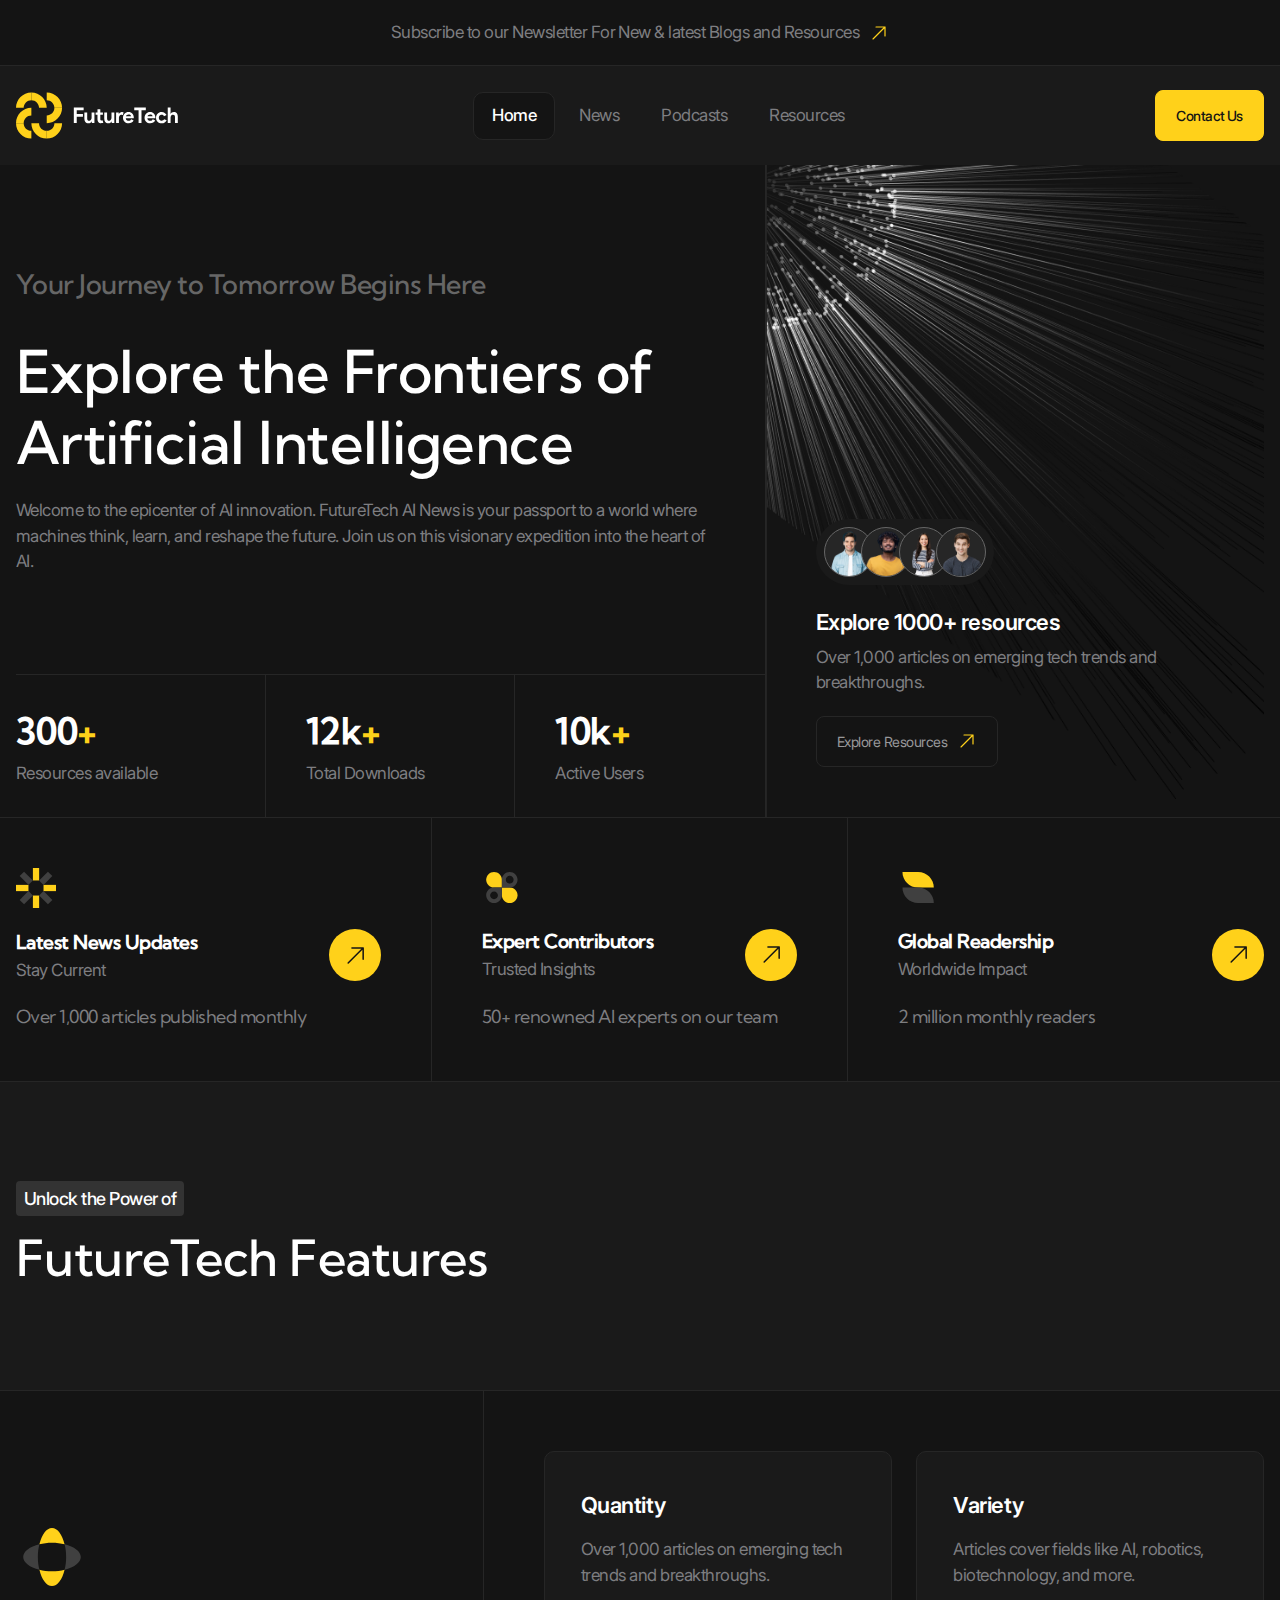
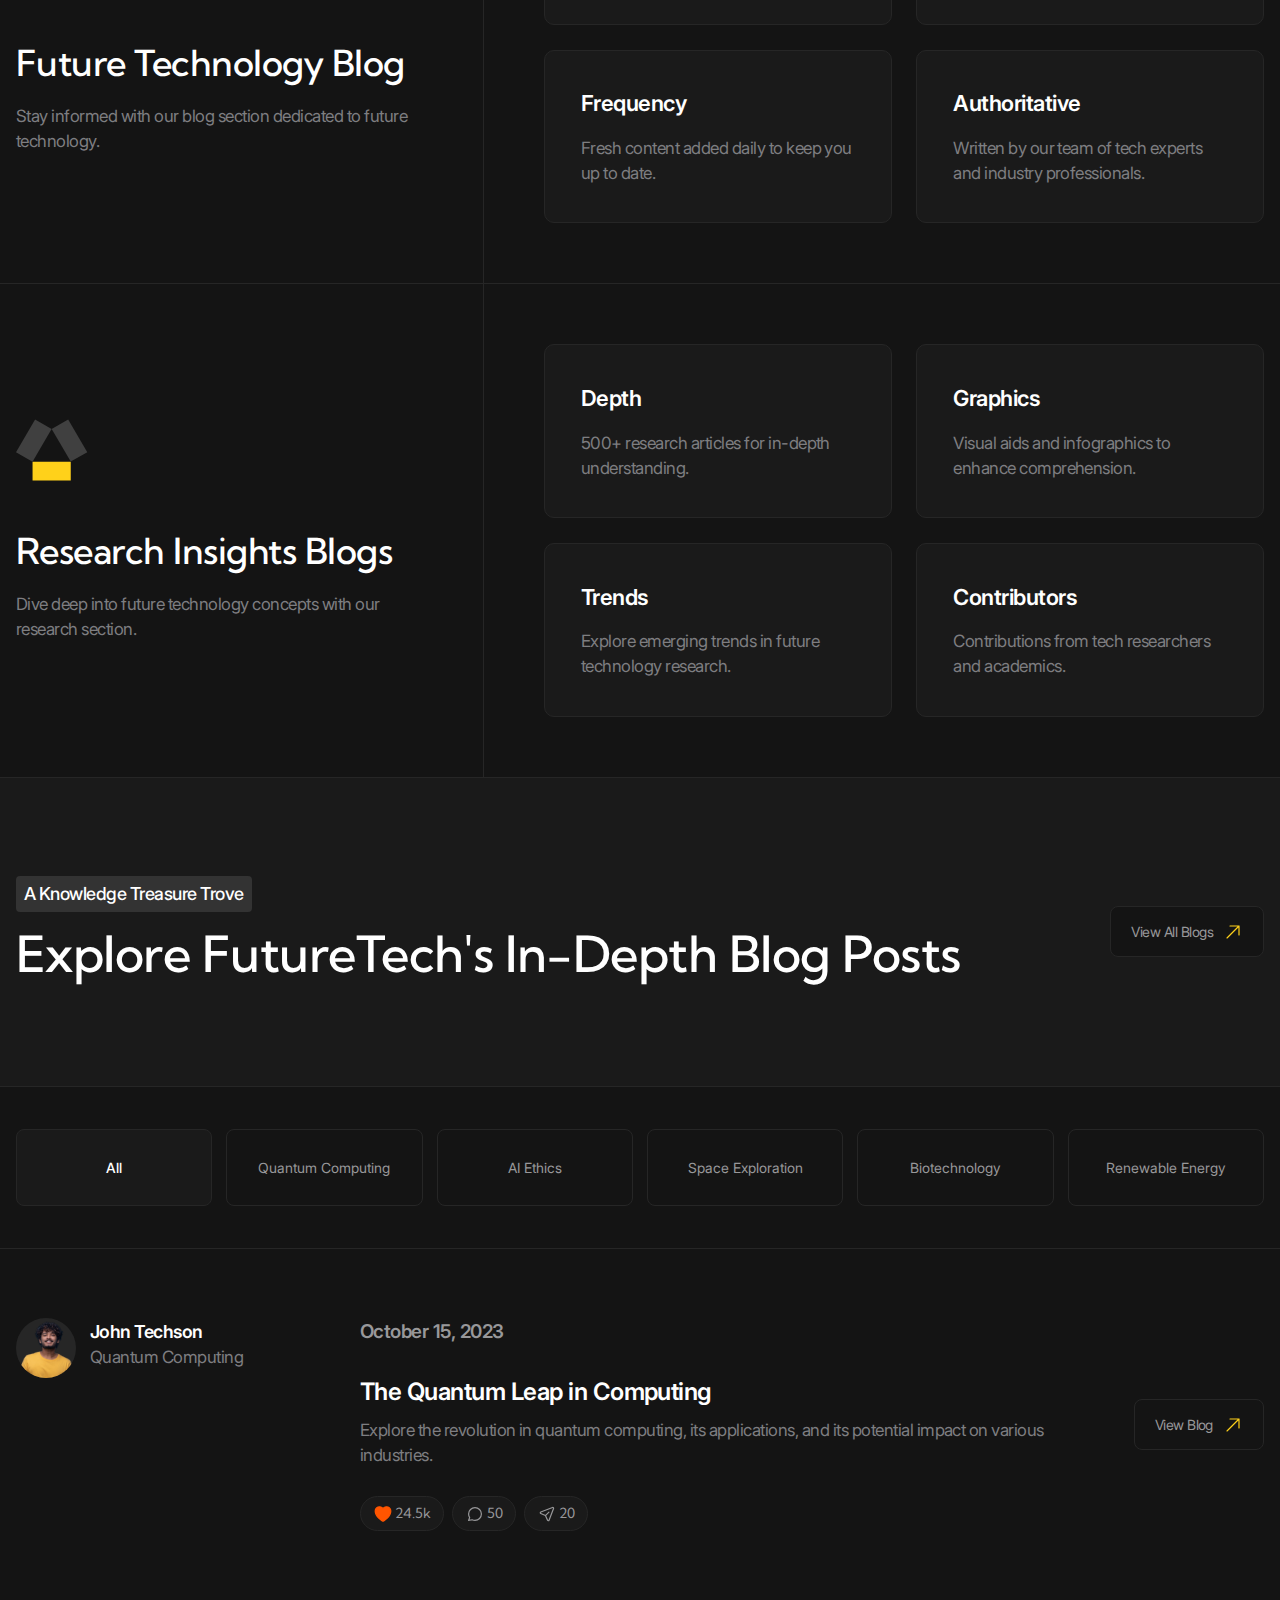
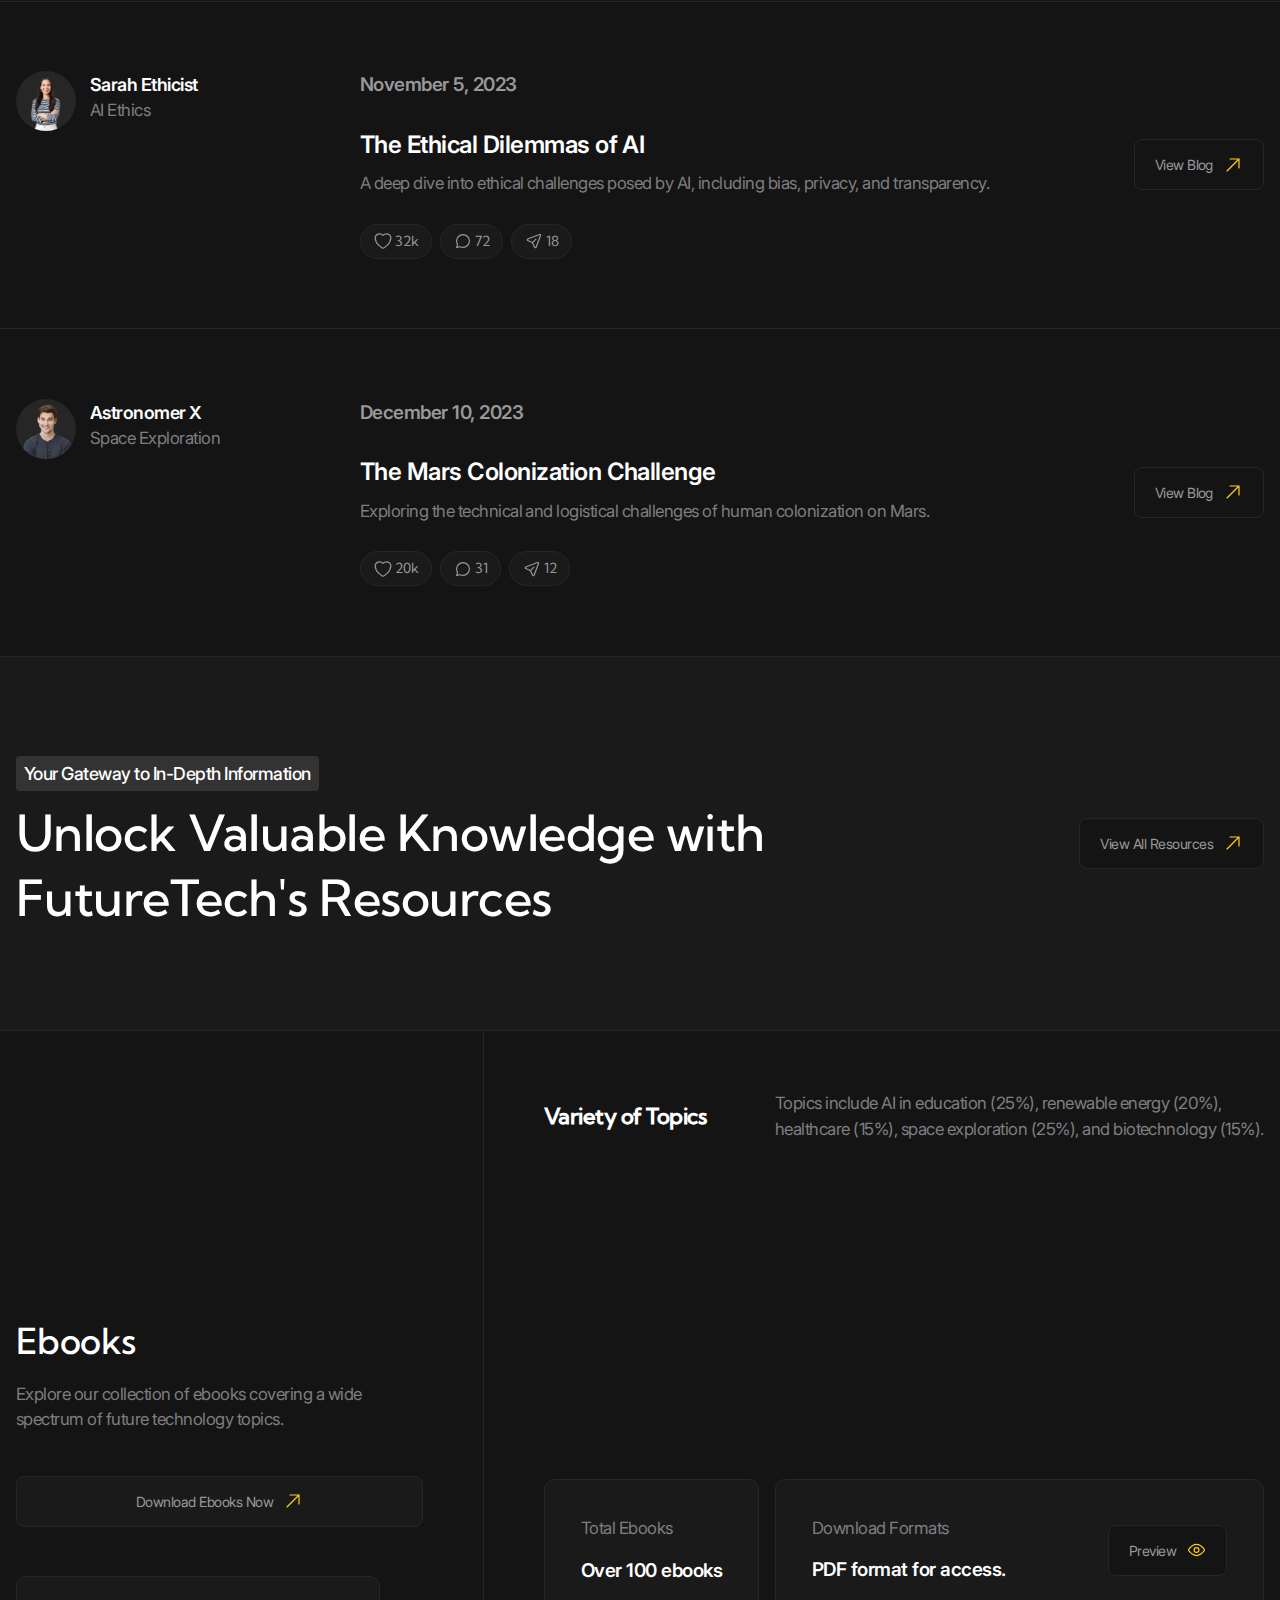
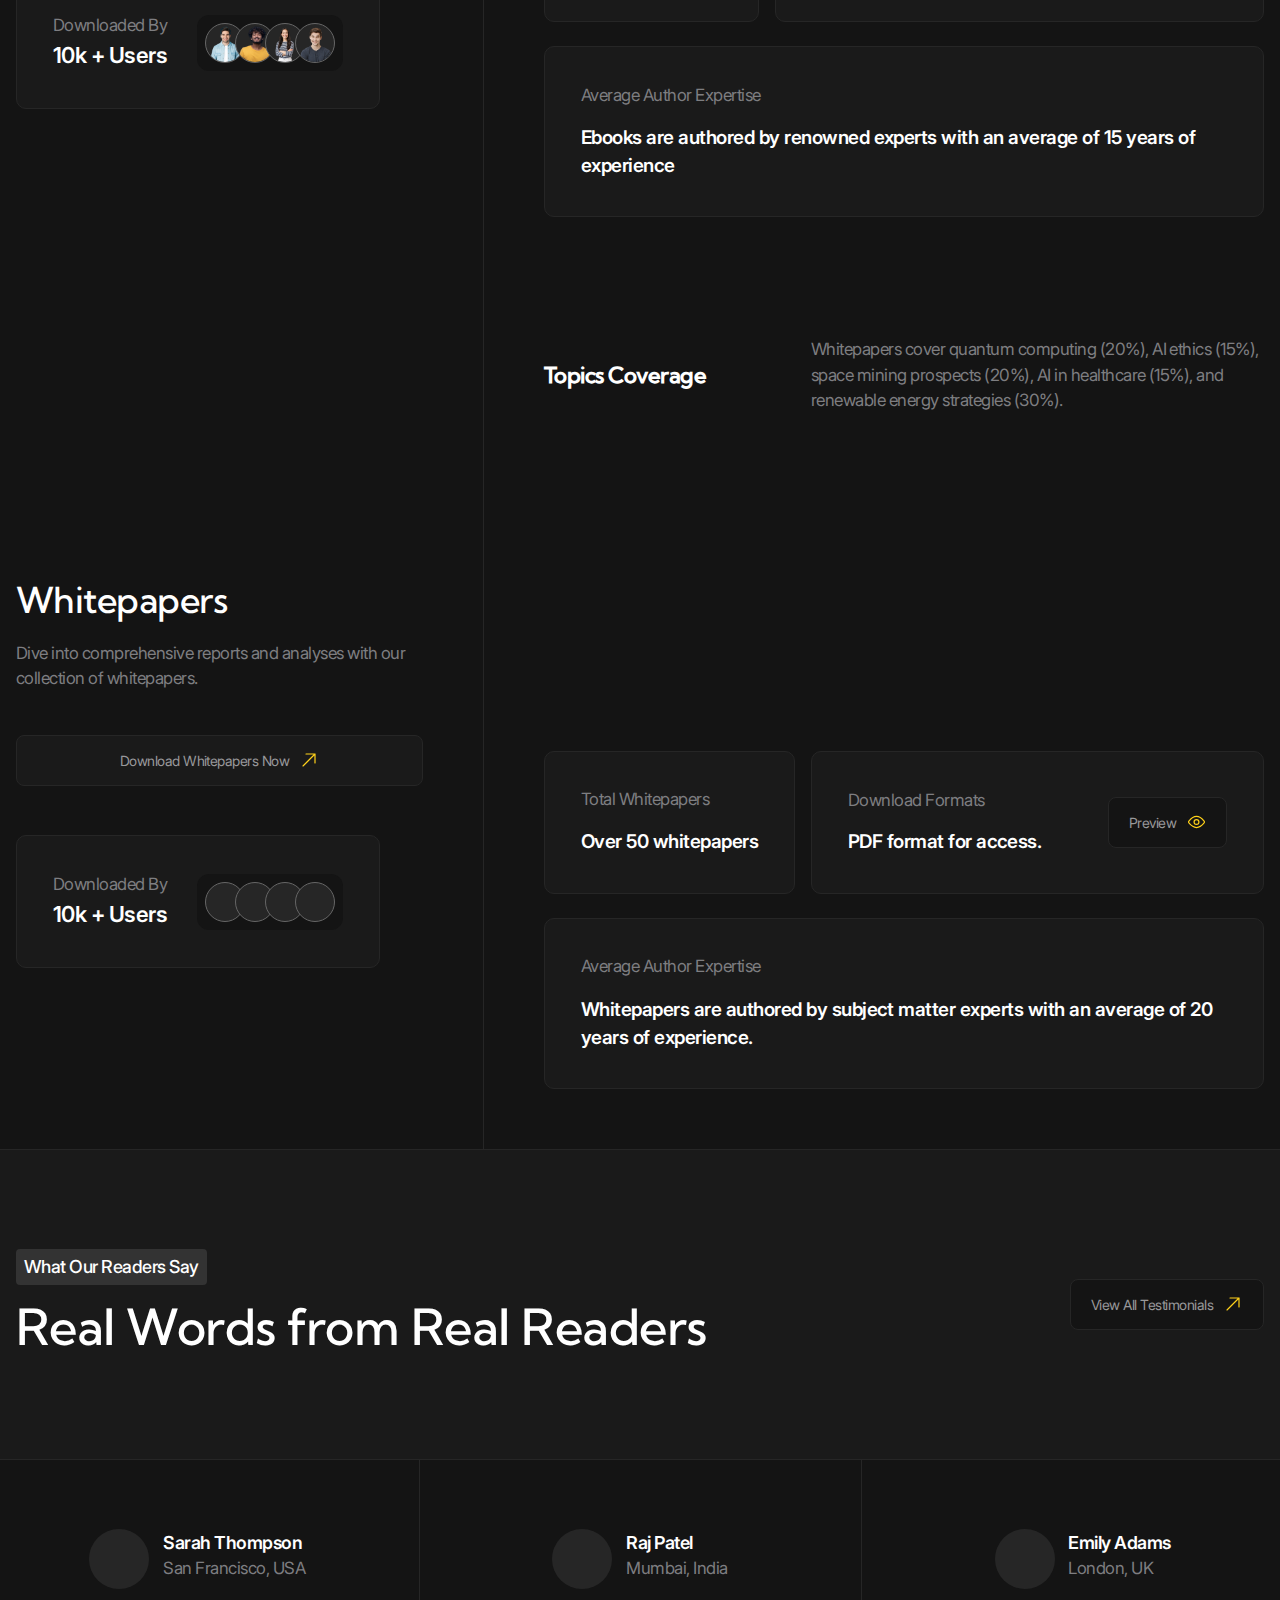
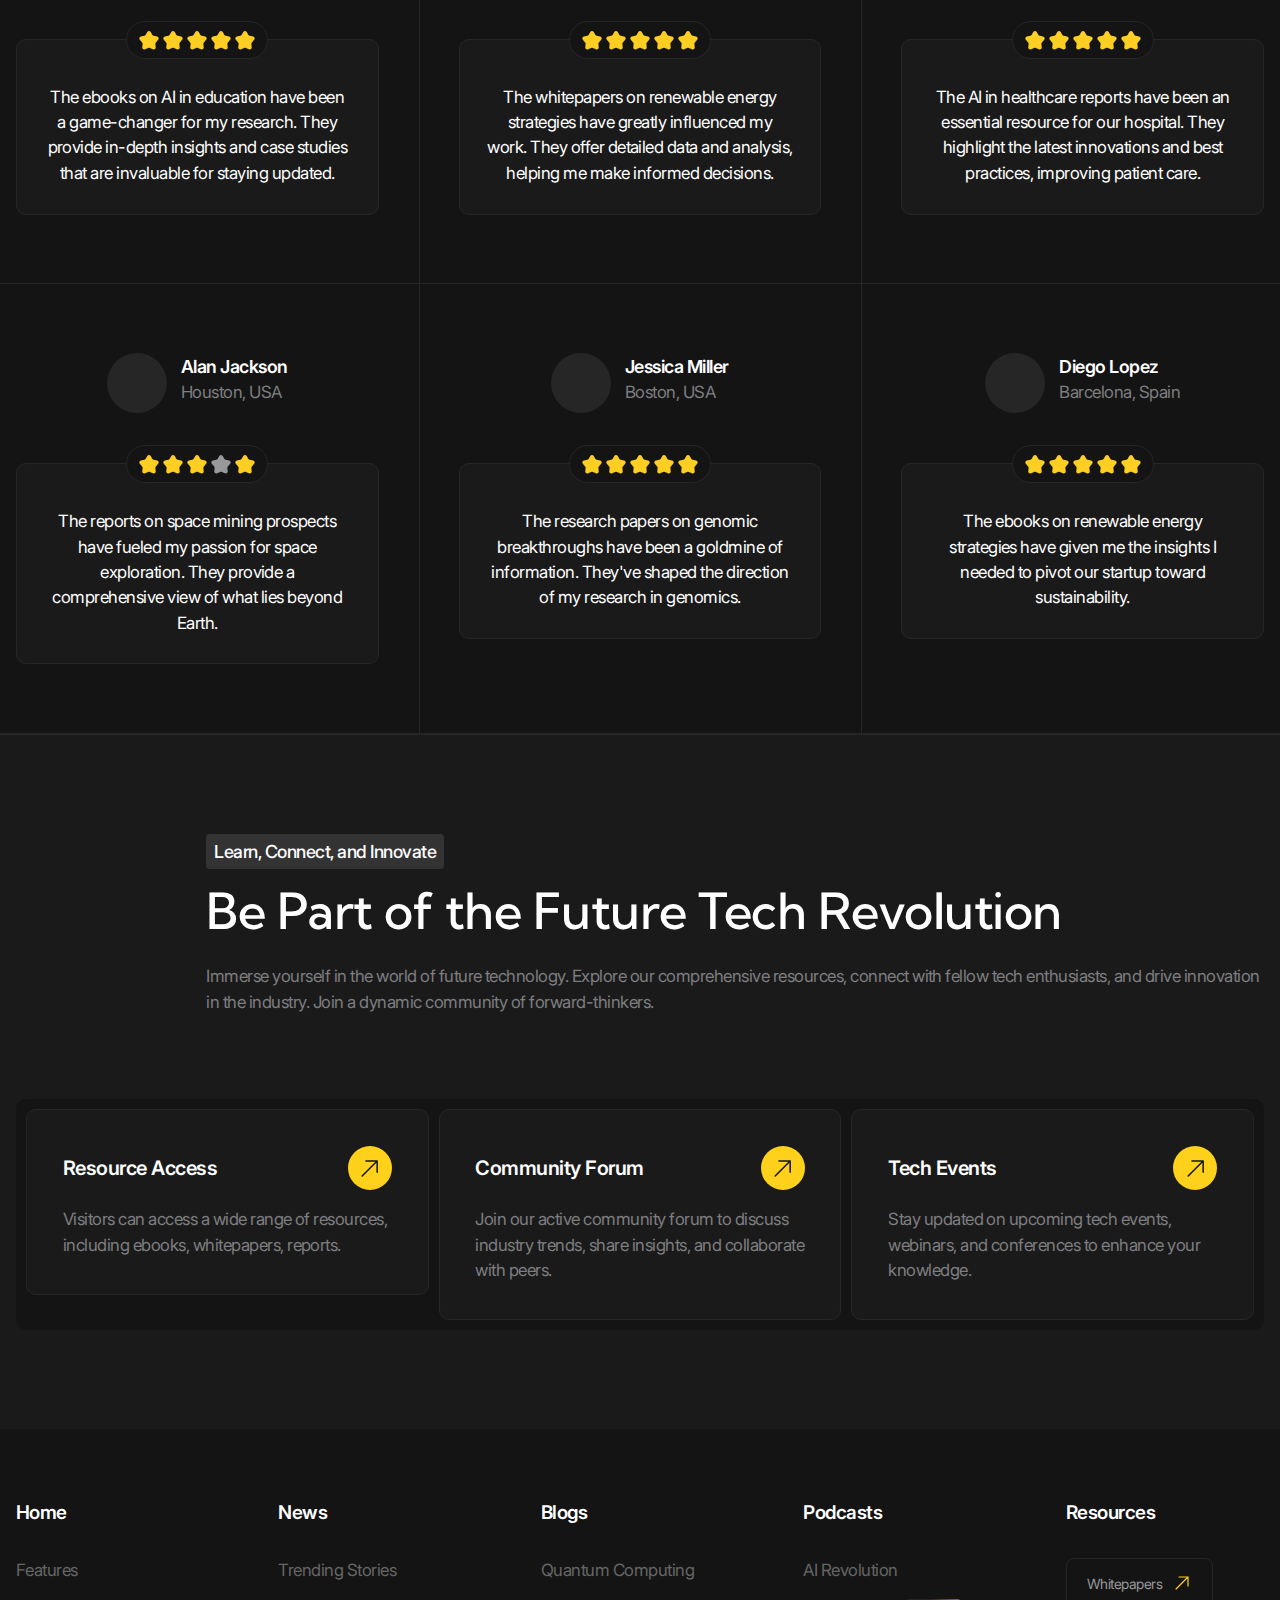
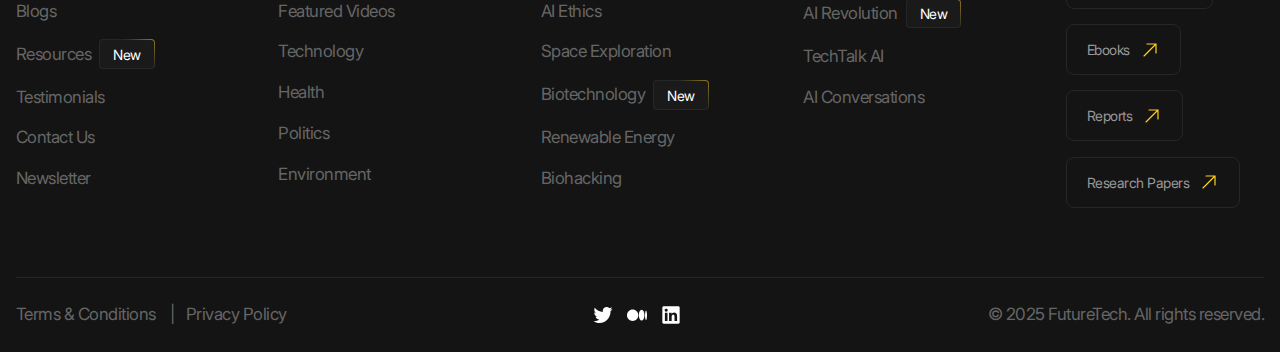
==== commit dd87c624: "add: contacts page" ====
--- a/index.html
+++ b/index.html
@@ -10,7 +10,7 @@
 
   <link rel="stylesheet" href="./styles/main.css"/>
 
-  <script src="./scripts/main.js" type="module" defer></script>
+  <script src="./scripts/main.js" type="module"></script>
 </head>
 <body>
 <header class="header" data-js-header>
--- a/styles/main.css
+++ b/styles/main.css
@@ -241,11 +241,13 @@
   --color-accent: #ffd11a;
   --color-red: #ff5500;
   --border: 0.0625rem solid var(--color-dark-15);
+  --shadow: 0 0 0 0.1875rem #191919;
   --font-family-base: "Inter", sans-serif;
   --font-family-accent: "Kumbh Sans", sans-serif;
   --container-width: 100rem;
   --container-padding-x: 1rem;
   --transition-duration: 0.2s;
+  --100vw: calc(100vw - var(--scrollbar-width));
 }
 @media (width <= 90.06125rem) {
   :root {
@@ -289,7 +291,7 @@
 }
 .full-vw-line::before, .full-vw-line::after {
   position: absolute;
-  width: calc((100vw - var(--container-width)) / 2);
+  width: calc((var(--100vw) - var(--container-width)) / 2);
   height: 0.0625rem;
   background-color: var(--color-dark-15);
 }
@@ -343,7 +345,7 @@
 }
 
 body {
-  font-size: clamp(0.875rem, 0.8112745098rem + 0.2614379085vw, 1.125rem);
+  font-size: clamp(0.875rem, 0.7944214876rem + 0.3305785124vw, 1.125rem);
   display: flex;
   flex-direction: column;
   color: var(--color-gray-50);
@@ -392,34 +394,34 @@
 
 h1,
 .h1 {
-  font-size: clamp(1.875rem, 1.237745098rem + 2.614379085vw, 4.375rem);
+  font-size: clamp(1.875rem, 1.069214876rem + 3.305785124vw, 4.375rem);
   line-height: 1.2;
 }
 
 h2,
 .h2 {
-  font-size: clamp(1.75rem, 1.2720588235rem + 1.9607843137vw, 3.625rem);
+  font-size: clamp(1.75rem, 1.145661157rem + 2.479338843vw, 3.625rem);
   line-height: 1.3;
 }
 
 h3,
 .h3 {
-  font-size: clamp(1.5rem, 1.2450980392rem + 1.045751634vw, 2.5rem);
+  font-size: clamp(1.5rem, 1.1776859504rem + 1.3223140496vw, 2.5rem);
 }
 
 h4,
 .h4 {
-  font-size: clamp(1.125rem, 0.9975490196rem + 0.522875817vw, 1.625rem);
+  font-size: clamp(1.125rem, 0.9638429752rem + 0.6611570248vw, 1.625rem);
 }
 
 h5,
 .h5 {
-  font-size: clamp(1.125rem, 1.0294117647rem + 0.3921568627vw, 1.5rem);
+  font-size: clamp(1.125rem, 1.0041322314rem + 0.4958677686vw, 1.5rem);
 }
 
 h6,
 .h6 {
-  font-size: clamp(1rem, 0.9362745098rem + 0.2614379085vw, 1.25rem);
+  font-size: clamp(1rem, 0.9194214876rem + 0.3305785124vw, 1.25rem);
 }
 
 a,
@@ -532,12 +534,13 @@
 }
 
 .logo {
-  max-width: clamp(7.875rem, 7.0306372549rem + 3.4640522876vw, 11.1875rem);
+  max-width: clamp(7.875rem, 6.8073347107rem + 4.3801652893vw, 11.1875rem);
 }
 
 .button {
   display: inline-flex;
   justify-content: center;
+  min-width: 8.5625rem;
   padding: 1.125rem 1.5rem;
   border: var(--border);
   border-radius: 0.75rem;
@@ -548,6 +551,7 @@
 }
 @media (width <= 90.06125rem) {
   .button {
+    min-width: 6.4375rem;
     padding: 0.875rem 1.25rem;
     border-radius: 0.5rem;
     font-size: 0.875rem;
@@ -733,7 +737,7 @@
 
 .badge {
   display: inline-flex;
-  padding: clamp(0.125rem, 0.0931372549rem + 0.1307189542vw, 0.25rem) clamp(0.625rem, 0.5612745098rem + 0.2614379085vw, 0.875rem);
+  padding: clamp(0.125rem, 0.0847107438rem + 0.1652892562vw, 0.25rem) clamp(0.625rem, 0.5444214876rem + 0.3305785124vw, 0.875rem);
   border: 0.0625rem solid transparent;
   background: linear-gradient(var(--color-dark-10), var(--color-dark-10)) padding-box, linear-gradient(45deg, var(--color-dark-15) 64%, var(--color-accent) 136%) border-box;
   border-radius: 0.375rem;
@@ -748,6 +752,45 @@
   }
 }
 
+.soc1als--3-cols {
+  width: 100%;
+  max-width: 19.25rem;
+}
+.soc1als--3-cols .soc1als__list {
+  display: grid;
+  grid-template-columns: repeat(3, 1fr);
+  row-gap: 0.625rem;
+}
+@media (width <= 90.06125rem) {
+  .soc1als--3-cols .soc1als__list {
+    column-gap: 0.625rem;
+  }
+}
+.soc1als--3-cols .soc1als__link {
+  display: flex;
+  justify-content: center;
+  align-items: center;
+  width: 100%;
+  height: 3.75rem;
+  border: var(--border);
+  border-radius: 0.375rem;
+  background-color: var(--color-dark-10);
+}
+@media (width <= 90.06125rem) {
+  .soc1als--3-cols .soc1als__link {
+    height: 3rem;
+  }
+}
+@media (any-hover: hover) {
+  .soc1als--3-cols .soc1als__link:hover {
+    border-color: var(--color-accent);
+  }
+}
+@media (any-hover: none) {
+  .soc1als--3-cols .soc1als__link:active {
+    border-color: var(--color-accent);
+  }
+}
 .soc1als__list {
   display: flex;
   column-gap: 1.25rem;
@@ -776,14 +819,14 @@
   color: var(--color-dark-40);
 }
 .footer__body {
-  padding-block: clamp(2.5rem, 1.862745098rem + 2.614379085vw, 5rem);
+  padding-block: clamp(2.5rem, 1.694214876rem + 3.305785124vw, 5rem);
   border-bottom: var(--border);
 }
 .footer__menu {
   display: grid;
   grid-template-columns: repeat(5, 1fr);
   align-items: start;
-  column-gap: clamp(1.25rem, 0.2941176471rem + 3.9215686275vw, 5rem);
+  column-gap: clamp(1.25rem, 0.041322314rem + 4.958677686vw, 5rem);
 }
 @media (width <= 63.99875rem) {
   .footer__menu {
@@ -798,7 +841,7 @@
 }
 .footer__menu-column {
   display: grid;
-  row-gap: clamp(1rem, 0.681372549rem + 1.3071895425vw, 2.25rem);
+  row-gap: clamp(1rem, 0.597107438rem + 1.652892562vw, 2.25rem);
 }
 @media (width <= 63.99875rem) {
   .footer__menu-column:last-child {
@@ -813,7 +856,7 @@
 .footer__menu-list {
   display: flex;
   flex-direction: column;
-  row-gap: clamp(0.5rem, 0.3406862745rem + 0.6535947712vw, 1.125rem);
+  row-gap: clamp(0.5rem, 0.298553719rem + 0.826446281vw, 1.125rem);
 }
 .footer__menu-item {
   display: flex;
@@ -886,6 +929,7 @@
 .metrics__item {
   display: flex;
   flex-direction: column-reverse;
+  justify-content: start;
   row-gap: 0.625rem;
   padding: 3.125rem;
 }
@@ -1012,7 +1056,7 @@
   }
 }
 .advantage-card__details {
-  font-size: clamp(0.875rem, 0.7794117647rem + 0.3921568627vw, 1.25rem);
+  font-size: clamp(0.875rem, 0.7541322314rem + 0.4958677686vw, 1.25rem);
   font-family: var(--font-family-accent);
 }
 
@@ -1046,7 +1090,7 @@
   color: var(--color-dark-40);
   font-family: var(--font-family-accent);
   font-weight: 500;
-  font-size: clamp(1.125rem, 0.9338235294rem + 0.7843137255vw, 1.875rem);
+  font-size: clamp(1.125rem, 0.8832644628rem + 0.9917355372vw, 1.875rem);
 }
 .hero__subtitle:not(:last-child) {
   margin-bottom: 1.875rem;
@@ -1074,7 +1118,7 @@
 }
 @media (width <= 63.99875rem) {
   .hero__metrics::before {
-    width: 100vw;
+    width: var(--100vw);
     right: calc(var(--container-padding-x) * -1);
   }
 }
@@ -1097,7 +1141,7 @@
 }
 @media (width <= 63.99875rem) {
   .hero__resources-preview {
-    width: 100vw;
+    width: var(--100vw);
     margin-left: calc(var(--container-padding-x) * -1);
     padding: 6.25rem 2.5rem 2.5rem;
     background-image: url("../../images/resources-preview/bg_tablet.png");
@@ -1142,7 +1186,7 @@
 }
 
 .tag {
-  font-size: clamp(0.875rem, 0.7794117647rem + 0.3921568627vw, 1.25rem);
+  font-size: clamp(0.875rem, 0.7541322314rem + 0.4958677686vw, 1.25rem);
   padding: 0.375rem 0.625rem;
   border-radius: 0.25rem;
   color: var(--color-light);
@@ -1156,7 +1200,7 @@
 }
 
 .section__header {
-  padding-block: clamp(2.5rem, 1.2254901961rem + 5.2287581699vw, 7.5rem);
+  padding-block: clamp(2.5rem, 0.8884297521rem + 6.6115702479vw, 7.5rem);
   background-color: var(--color-dark-10);
 }
 .section__header-inner:has(.section__actions) {
@@ -1202,7 +1246,7 @@
 }
 
 .tile {
-  padding: clamp(1.5rem, 1.2450980392rem + 1.045751634vw, 2.5rem);
+  padding: clamp(1.5rem, 1.1776859504rem + 1.3223140496vw, 2.5rem);
   border-radius: 0.75rem;
   border: var(--border);
   background-color: var(--color-dark-10);
@@ -1231,7 +1275,7 @@
   display: flex;
   flex-direction: column;
   justify-content: center;
-  row-gap: clamp(1.25rem, 0.612745098rem + 2.614379085vw, 3.75rem);
+  row-gap: clamp(1.25rem, 0.444214876rem + 3.305785124vw, 3.75rem);
   padding-left: 0;
 }
 @media (width > 63.99875rem) {
@@ -1248,7 +1292,7 @@
 }
 .card__preview-main {
   display: grid;
-  row-gap: clamp(1.5rem, 1.0857843137rem + 1.6993464052vw, 3.125rem);
+  row-gap: clamp(1.5rem, 0.9762396694rem + 2.1487603306vw, 3.125rem);
 }
 @media (width <= 63.99875rem) {
   .card__preview-main {
@@ -1256,11 +1300,11 @@
   }
 }
 .card__preview-icon {
-  width: clamp(3.125rem, 2.6470588235rem + 1.9607843137vw, 5rem);
+  width: clamp(3.125rem, 2.520661157rem + 2.479338843vw, 5rem);
 }
 .card__preview-info {
   display: grid;
-  row-gap: clamp(0.375rem, 0.2156862745rem + 0.6535947712vw, 1rem);
+  row-gap: clamp(0.375rem, 0.173553719rem + 0.826446281vw, 1rem);
 }
 .card__preview-info:has(.card__rating-view) {
   display: flex;
@@ -1281,7 +1325,7 @@
 }
 .card__grid--2-cols {
   grid-template-columns: repeat(2, 1fr);
-  gap: clamp(0.625rem, 0.306372549rem + 1.3071895425vw, 1.875rem);
+  gap: clamp(0.625rem, 0.222107438rem + 1.652892562vw, 1.875rem);
 }
 @media (width <= 47.99875rem) {
   .card__grid--2-cols {
@@ -1302,7 +1346,7 @@
   }
 }
 .card__grid--3-cols {
-  gap: clamp(1.25rem, 0.7720588235rem + 1.9607843137vw, 3.125rem) 1.25rem;
+  gap: clamp(1.25rem, 0.645661157rem + 2.479338843vw, 3.125rem) 1.25rem;
 }
 @media (width <= 90.06125rem) {
   .card__grid--3-cols {
@@ -1316,7 +1360,7 @@
 }
 .card__grid--3-cols-alt {
   grid-template-columns: repeat(3, 1fr);
-  gap: clamp(1.25rem, 0.7720588235rem + 1.9607843137vw, 3.125rem) 1.25rem;
+  gap: clamp(1.25rem, 0.645661157rem + 2.479338843vw, 3.125rem) 1.25rem;
 }
 @media (width <= 90.06125rem) {
   .card__grid--3-cols-alt {
@@ -1332,7 +1376,7 @@
   display: flex;
   flex-direction: column;
   justify-content: start;
-  row-gap: clamp(0.25rem, -0.0049019608rem + 1.045751634vw, 1.25rem);
+  row-gap: clamp(0.25rem, -0.0723140496rem + 1.3223140496vw, 1.25rem);
 }
 .card__cell:has(> *:only-child) {
   justify-content: center;
@@ -1342,7 +1386,7 @@
   grid-template-columns: 1fr auto;
   grid-template-areas: "other link" "other link";
   align-items: center;
-  gap: clamp(0.625rem, 0.5612745098rem + 0.2614379085vw, 0.875rem) 1.25rem;
+  gap: clamp(0.625rem, 0.5444214876rem + 0.3305785124vw, 0.875rem) 1.25rem;
 }
 @media (width <= 30.06125rem) {
   .card__cell:not(.tile) {
@@ -1367,7 +1411,7 @@
 }
 .card__cell-image {
   width: 100%;
-  height: clamp(10.5625rem, 7.9656862745rem + 10.6535947712vw, 20.75rem);
+  height: clamp(10.5625rem, 7.2789256198rem + 13.4710743802vw, 20.75rem);
   object-fit: cover;
   border-radius: 0.75rem;
 }
@@ -1401,7 +1445,7 @@
   display: grid;
   grid-template-columns: repeat(6, 1fr);
   column-gap: 1.25rem;
-  padding-block: clamp(1.25rem, 0.7720588235rem + 1.9607843137vw, 3.125rem);
+  padding-block: clamp(1.25rem, 0.645661157rem + 2.479338843vw, 3.125rem);
 }
 @media (width <= 90.06125rem) {
   .tabs__buttons {
@@ -1432,7 +1476,7 @@
   }
 }
 .tabs__button {
-  padding: clamp(1.125rem, 0.9338235294rem + 0.7843137255vw, 1.875rem) 0.625rem;
+  padding: clamp(1.125rem, 0.8832644628rem + 0.9917355372vw, 1.875rem) 0.625rem;
   border: var(--border);
   border-radius: 0.5rem;
   color: var(--color-gray-60);
@@ -1473,7 +1517,7 @@
   --imageSize: 5rem;
   display: flex;
   align-items: start;
-  column-gap: clamp(0.5rem, 0.3725490196rem + 0.522875817vw, 1rem);
+  column-gap: clamp(0.5rem, 0.3388429752rem + 0.6611570248vw, 1rem);
 }
 @media (width <= 90.06125rem) {
   .person-card {
@@ -1559,8 +1603,8 @@
 .blog-card {
   display: grid;
   grid-template-columns: 24% 1fr auto;
-  column-gap: clamp(1.75rem, 1.3995098039rem + 1.4379084967vw, 3.125rem);
-  padding-block: clamp(2.5rem, 1.862745098rem + 2.614379085vw, 5rem);
+  column-gap: clamp(1.75rem, 1.3068181818rem + 1.8181818182vw, 3.125rem);
+  padding-block: clamp(2.5rem, 1.694214876rem + 3.305785124vw, 5rem);
 }
 @media (width <= 63.99875rem) {
   .blog-card {
@@ -1576,7 +1620,7 @@
 }
 .blog-card__body {
   display: grid;
-  row-gap: clamp(1.25rem, 1.0906862745rem + 0.6535947712vw, 1.875rem);
+  row-gap: clamp(1.25rem, 1.048553719rem + 0.826446281vw, 1.875rem);
 }
 @media (width <= 63.99875rem) {
   .blog-card__body {
@@ -1588,7 +1632,7 @@
 }
 .blog-card__info {
   display: grid;
-  row-gap: clamp(0.25rem, 0.1544117647rem + 0.3921568627vw, 0.625rem);
+  row-gap: clamp(0.25rem, 0.1291322314rem + 0.4958677686vw, 0.625rem);
 }
 .blog-card__link {
   align-self: center;
@@ -1623,7 +1667,7 @@
 
 .bordered-grid {
   --columns: 1;
-  --itemPaddingY: clamp(2.5rem, 1.862745098rem + 2.614379085vw, 5rem);
+  --itemPaddingY: clamp(2.5rem, 1.694214876rem + 3.305785124vw, 5rem);
   display: grid;
   grid-template-columns: repeat(var(--columns), 1fr);
 }
@@ -1652,17 +1696,9 @@
     right: 100%;
     bottom: 0;
     translate: 50%;
-    width: 100vw;
+    width: var(--100vw);
     height: 0.0625rem;
     background-color: var(--color-dark-15);
-  }
-}
-@media (width <= 47.99875rem) {
-  .bordered-grid--2-cols {
-    --columns: 1;
-  }
-  .bordered-grid--2-cols .bordered-grid__item:not(:last-child) {
-    border-bottom: var(--border);
   }
 }
 .bordered-grid--3-cols {
@@ -1698,7 +1734,7 @@
     right: auto;
     bottom: 0;
     translate: -50%;
-    width: 100vw;
+    width: var(--100vw);
     height: 0.0625rem;
     background-color: var(--color-dark-15);
   }
@@ -1708,6 +1744,43 @@
     --columns: 1;
   }
   .bordered-grid--3-cols .bordered-grid__item:not(:last-child) {
+    border-bottom: var(--border);
+  }
+}
+.bordered-grid--4-cols {
+  --columns: 4;
+  --itemPaddingX: 3.125rem;
+  column-gap: calc(var(--itemPaddingX) * 2);
+}
+@media (width <= 90.06125rem) {
+  .bordered-grid--4-cols {
+    --itemPaddingX: 1.875rem;
+  }
+}
+@media (width > 63.99875rem) {
+  .bordered-grid--4-cols .bordered-grid__item:nth-child(4n-3), .bordered-grid--4-cols .bordered-grid__item:nth-child(4n-2), .bordered-grid--4-cols .bordered-grid__item:nth-child(4n-1) {
+    position: relative;
+  }
+  .bordered-grid--4-cols .bordered-grid__item:nth-child(4n-3)::after, .bordered-grid--4-cols .bordered-grid__item:nth-child(4n-2)::after, .bordered-grid--4-cols .bordered-grid__item:nth-child(4n-1)::after {
+    content: "";
+    position: absolute;
+    top: 0;
+    left: calc(100% + var(--itemPaddingX));
+    width: 0.0625rem;
+    height: 100%;
+    background-color: var(--color-dark-15);
+  }
+}
+@media (width <= 63.99875rem) {
+  .bordered-grid--4-cols {
+    --columns: 2;
+  }
+}
+@media (width <= 47.99875rem) {
+  .bordered-grid--2-cols, .bordered-grid--4-cols {
+    --columns: 1;
+  }
+  .bordered-grid--2-cols .bordered-grid__item:not(:last-child), .bordered-grid--4-cols .bordered-grid__item:not(:last-child) {
     border-bottom: var(--border);
   }
 }
@@ -1748,13 +1821,13 @@
   display: flex;
   flex-direction: column;
   align-items: center;
-  row-gap: 2.5rem;
+  row-gap: 3.75rem;
   max-width: 31.25rem;
   margin-inline: auto;
 }
 @media (width <= 90.06125rem) {
   .review-card {
-    row-gap: 1.875rem;
+    row-gap: 3.125rem;
   }
 }
 .review-card__image {
@@ -1767,8 +1840,8 @@
 }
 .review-card__body {
   position: relative;
-  padding: clamp(1.25rem, 1.0906862745rem + 0.6535947712vw, 1.875rem);
-  padding-top: clamp(1.875rem, 1.556372549rem + 1.3071895425vw, 3.125rem);
+  padding: clamp(1.25rem, 1.048553719rem + 0.826446281vw, 1.875rem);
+  padding-top: clamp(1.875rem, 1.472107438rem + 1.652892562vw, 3.125rem);
   color: var(--color-light);
   text-align: center;
 }
@@ -1783,10 +1856,10 @@
 .about-card {
   display: flex;
   flex-direction: column;
-  row-gap: clamp(0.625rem, 0.4656862745rem + 0.6535947712vw, 1.25rem);
+  row-gap: clamp(0.625rem, 0.423553719rem + 0.826446281vw, 1.25rem);
 }
 .about-card__title {
-  font-size: clamp(1rem, 0.9044117647rem + 0.3921568627vw, 1.375rem);
+  font-size: clamp(1rem, 0.8791322314rem + 0.4958677686vw, 1.375rem);
   display: flex;
   align-items: center;
   font-family: var(--font-family-base);
@@ -1794,19 +1867,19 @@
 }
 
 .about {
-  padding-block: clamp(2.5rem, 1.2254901961rem + 5.2287581699vw, 7.5rem);
+  padding-block: clamp(2.5rem, 0.8884297521rem + 6.6115702479vw, 7.5rem);
   background-color: var(--color-dark-10);
 }
 .about__inner {
   display: grid;
-  row-gap: clamp(2.5rem, 1.5441176471rem + 3.9215686275vw, 6.25rem);
+  row-gap: clamp(2.5rem, 1.291322314rem + 4.958677686vw, 6.25rem);
 }
 .about__header {
   display: grid;
   grid-template-columns: auto 2fr;
   grid-template-areas: "icon info" "icon description";
   align-items: center;
-  gap: 1.875rem clamp(1.25rem, 0.2941176471rem + 3.9215686275vw, 5rem);
+  gap: 1.875rem clamp(1.25rem, 0.041322314rem + 4.958677686vw, 5rem);
 }
 @media (width <= 90.06125rem) {
   .about__header {
@@ -1821,7 +1894,7 @@
 }
 .about__icon {
   grid-area: icon;
-  width: clamp(3.75rem, 2.3161764706rem + 5.8823529412vw, 9.375rem);
+  width: clamp(3.75rem, 1.9369834711rem + 7.4380165289vw, 9.375rem);
 }
 .about__info {
   display: grid;
@@ -1877,8 +1950,8 @@
 }
 
 .hero-alt__header {
-  padding-top: clamp(2.5rem, 1.0661764706rem + 5.8823529412vw, 8.125rem);
-  padding-bottom: clamp(2.5rem, 0.7475490196rem + 7.1895424837vw, 9.375rem);
+  padding-top: clamp(2.5rem, 0.6869834711rem + 7.4380165289vw, 8.125rem);
+  padding-bottom: clamp(2.5rem, 0.2840909091rem + 9.0909090909vw, 9.375rem);
   border-bottom: var(--border);
 }
 .hero-alt__header-inner {
@@ -1931,12 +2004,12 @@
 }
 .summary--2-cols .summary__item--wide {
   grid-column: -1/1;
-  row-gap: clamp(0.625rem, 0.5294117647rem + 0.3921568627vw, 1rem);
+  row-gap: clamp(0.625rem, 0.5041322314rem + 0.4958677686vw, 1rem);
   margin-top: 1.25rem;
 }
 .summary__list {
   display: flex;
-  column-gap: clamp(1.25rem, 0.7720588235rem + 1.9607843137vw, 3.125rem);
+  column-gap: clamp(1.25rem, 0.645661157rem + 2.479338843vw, 3.125rem);
 }
 .summary__item {
   display: grid;
@@ -1964,7 +2037,7 @@
 .news-card:has(.news-card__summary) {
   align-items: center;
   column-gap: 5rem;
-  padding-block: clamp(2.5rem, 1.862745098rem + 2.614379085vw, 5rem);
+  padding-block: clamp(2.5rem, 1.694214876rem + 3.305785124vw, 5rem);
 }
 @media (width <= 90.06125rem) {
   .news-card:has(.news-card__summary) {
@@ -1978,7 +2051,7 @@
   }
 }
 .news-card:has(.news-card__summary) .news-card__image {
-  height: clamp(13.3125rem, 9.9031862745rem + 13.9869281046vw, 26.6875rem);
+  height: clamp(13.3125rem, 9.0015495868rem + 17.6859504132vw, 26.6875rem);
 }
 @media (width > 47.99875rem) {
   .news-card:has(.news-card__summary) .news-card__image {
@@ -1986,7 +2059,7 @@
   }
 }
 .news-card:has(.news-card__summary) .news-card__title {
-  font-size: clamp(1.25rem, 1.0588235294rem + 0.7843137255vw, 2rem);
+  font-size: clamp(1.25rem, 1.0082644628rem + 0.9917355372vw, 2rem);
   font-family: var(--font-family-base);
   font-weight: 600;
 }
@@ -2026,7 +2099,7 @@
 .news {
   display: grid;
   row-gap: 5rem;
-  padding-block: clamp(2.5rem, 1.862745098rem + 2.614379085vw, 5rem);
+  padding-block: clamp(2.5rem, 1.694214876rem + 3.305785124vw, 5rem);
 }
 @media (width <= 90.06125rem) {
   .news {
@@ -2050,7 +2123,7 @@
 }
 .video-player__video {
   width: 100%;
-  height: clamp(13.125rem, 9.9068627451rem + 13.2026143791vw, 25.75rem);
+  height: clamp(13.125rem, 9.055785124rem + 16.694214876vw, 25.75rem);
   object-fit: cover;
   border-radius: 0.75rem;
 }
@@ -2060,7 +2133,7 @@
   }
 }
 .video-player__video--small {
-  height: clamp(13rem, 11.693627451rem + 5.3594771242vw, 18.125rem);
+  height: clamp(13rem, 11.3481404959rem + 6.7768595041vw, 18.125rem);
 }
 .video-player__panel {
   position: absolute;
@@ -2131,7 +2204,7 @@
 }
 .video-card__body {
   display: grid;
-  row-gap: clamp(0.25rem, 0.1544117647rem + 0.3921568627vw, 0.625rem);
+  row-gap: clamp(0.25rem, 0.1291322314rem + 0.4958677686vw, 0.625rem);
   flex-grow: 1;
 }
 .video-card__player {
@@ -2166,13 +2239,13 @@
 .blog-details__banner {
   display: flex;
   align-items: end;
-  min-height: clamp(17.5625rem, 12.512254902rem + 20.7189542484vw, 37.375rem);
-  padding-block: clamp(1.0625rem, 0.2977941176rem + 3.137254902vw, 4.0625rem);
+  min-height: clamp(17.5625rem, 11.1766528926rem + 26.1983471074vw, 37.375rem);
+  padding-block: clamp(1.0625rem, 0.0955578512rem + 3.9669421488vw, 4.0625rem);
   text-align: center;
   background: linear-gradient(180deg, rgba(20, 20, 20, 0) 0%, rgba(20, 20, 20, 0.88) 75.52%, #141414 100%), var(--bgImg) center/cover no-repeat;
 }
 .blog-details__title {
-  font-size: clamp(1.75rem, 1.1764705882rem + 2.3529411765vw, 4rem);
+  font-size: clamp(1.75rem, 1.0247933884rem + 2.9752066116vw, 4rem);
   font-family: var(--font-family-base);
   font-weight: 600;
 }
@@ -2195,7 +2268,7 @@
   }
 }
 .blog-details__intro, .blog-details__main, .blog-details__actions, .blog-details__summary {
-  padding: clamp(2.5rem, 1.862745098rem + 2.614379085vw, 5rem) 5rem;
+  padding: clamp(2.5rem, 1.694214876rem + 3.305785124vw, 5rem) 5rem;
 }
 @media (width <= 90.06125rem) {
   .blog-details__intro, .blog-details__main, .blog-details__actions, .blog-details__summary {
@@ -2218,7 +2291,7 @@
     right: auto;
     bottom: 0;
     translate: -50%;
-    width: 100vw;
+    width: var(--100vw);
     height: 0.0625rem;
     background-color: var(--color-dark-15);
   }
@@ -2229,7 +2302,7 @@
   }
 }
 .blog-details__actions {
-  padding-block: clamp(1.25rem, 0.7720588235rem + 1.9607843137vw, 3.125rem);
+  padding-block: clamp(1.25rem, 0.645661157rem + 2.479338843vw, 3.125rem);
 }
 .blog-details__main {
   --initialMaxHeight: 46.3125rem;
@@ -2262,7 +2335,7 @@
 .report-card {
   display: flex;
   flex-direction: column;
-  row-gap: clamp(1.25rem, 1.0906862745rem + 0.6535947712vw, 1.875rem);
+  row-gap: clamp(1.25rem, 1.048553719rem + 0.826446281vw, 1.875rem);
   height: 100%;
 }
 .report-card__image {
@@ -2298,10 +2371,385 @@
   }
 }
 
-.header,
-main > *:not(:last-child),
-.footer {
-  display: none !important;
+.contacts-card {
+  display: grid;
+  row-gap: clamp(1.25rem, 0.645661157rem + 2.479338843vw, 3.125rem);
+}
+.contacts-card__body {
+  display: flex;
+  flex-direction: column;
+  align-items: start;
+  row-gap: 0.9375rem;
+}
+@media (width <= 90.06125rem) {
+  .contacts-card__body {
+    row-gap: 0.625rem;
+  }
+}
+@media (width <= 47.99875rem) {
+  .contacts-card__body {
+    padding-left: 3.125rem;
+  }
+}
+
+.field {
+  display: flex;
+  flex-direction: column;
+  align-items: start;
+  row-gap: 1rem;
+  font-size: 1.125rem;
+  font-weight: 500;
+  color: var(--color-light);
+}
+@media (width <= 90.06125rem) {
+  .field {
+    row-gap: 0.75rem;
+    font-size: 1rem;
+  }
+}
+.field__body {
+  display: flex;
+  column-gap: 1rem;
+  width: 100%;
+}
+@media (width <= 90.06125rem) {
+  .field__body {
+    column-gap: 0.75rem;
+  }
+}
+.field__required-star {
+  color: var(--color-red);
+}
+.field__control {
+  width: 100%;
+  height: 4.1875rem;
+  padding-inline: 1.25rem;
+  border: var(--border);
+  border-radius: 0.5rem;
+  color: var(--color-light);
+  background-color: var(--color-dark-10);
+}
+@media (width <= 90.06125rem) {
+  .field__control {
+    height: 3.3125rem;
+    padding-inline: 1rem;
+    border-radius: 0.375rem;
+  }
+}
+@media (any-hover: hover) {
+  .field__control:hover {
+    border-color: var(--color-accent);
+    box-shadow: var(--shadow);
+  }
+}
+@media (any-hover: none) {
+  .field__control:active {
+    border-color: var(--color-accent);
+    box-shadow: var(--shadow);
+  }
+}
+.field__control::placeholder {
+  color: var(--color-dark-40);
+}
+.field__control:user-invalid {
+  border-color: var(--color-red);
+}
+.field textarea.field__control {
+  resize: vertical;
+  min-height: 10.1875rem;
+  padding-block: 1.25rem;
+}
+@media (width <= 90.06125rem) {
+  .field textarea.field__control {
+    padding-block: 1rem;
+  }
+}
+@media (width <= 47.99875rem) {
+  .field textarea.field__control {
+    min-height: 7.9375rem;
+  }
+}
+
+.select__original-control {
+  min-width: 6.25rem;
+}
+@media (width > 47.99875rem) {
+  .select__original-control {
+    position: absolute !important;
+    width: 1px !important;
+    height: 1px !important;
+    margin: -1px !important;
+    border: 0 !important;
+    padding: 0 !important;
+    white-space: nowrap !important;
+    clip-path: inset(100%) !important;
+    clip: rect(0 0 0 0) !important;
+    overflow: hidden !important;
+  }
+}
+.select__body {
+  position: relative;
+}
+@media (width <= 47.99875rem) {
+  .select__body {
+    position: absolute !important;
+    width: 1px !important;
+    height: 1px !important;
+    margin: -1px !important;
+    border: 0 !important;
+    padding: 0 !important;
+    white-space: nowrap !important;
+    clip-path: inset(100%) !important;
+    clip: rect(0 0 0 0) !important;
+    overflow: hidden !important;
+  }
+}
+.select__button {
+  display: flex;
+  justify-content: space-between;
+  align-items: center;
+  column-gap: 0.375rem;
+}
+@media (width <= 90.06125rem) {
+  .select__button {
+    column-gap: 0.25rem;
+  }
+}
+.select__button.is-expanded::after {
+  rotate: -180deg;
+}
+.select__button::after {
+  --size: 1.5rem;
+  width: var(--size);
+  height: var(--size);
+  content: "";
+  background: url("../../icons/arrow-down_white.svg") center/contain no-repeat;
+  transition-duration: var(--transition-duration);
+}
+@media (width <= 90.06125rem) {
+  .select__button::after {
+    --size: 1.25rem;
+  }
+}
+.select__button, .select__opiton {
+  user-select: none;
+  cursor: pointer;
+}
+.select__button *, .select__opiton * {
+  pointer-events: none;
+}
+.select__dropdown {
+  position: absolute;
+  top: calc(100% + 0.25rem);
+  display: grid;
+  row-gap: 0.25rem;
+  min-width: 9.375rem;
+  max-width: 18.75rem;
+  max-height: 15.625rem;
+  overflow-y: auto;
+  padding: 0.25rem;
+  background-color: var(--color-dark-10);
+  border: var(--border);
+  border-radius: 0.375rem;
+  transition-duration: var(--transition-duration);
+}
+.select__dropdown.is-on-the-left-side {
+  left: 0;
+  transform-origin: 0 0;
+}
+.select__dropdown.is-on-the-right-side {
+  right: 0;
+  transform-origin: 100% 0;
+}
+.select__dropdown:not(.is-expanded) {
+  opacity: 0;
+  visibility: hidden;
+  scale: 0;
+}
+.select__option {
+  display: flex;
+  justify-content: space-between;
+  align-items: center;
+  column-gap: 0.625rem;
+  padding: 0.625rem;
+  border: var(--border);
+  border-radius: inherit;
+}
+@media (any-hover: hover) {
+  .select__option:hover {
+    color: var(--color-accent);
+    background-color: var(--color-dark);
+  }
+}
+@media (any-hover: none) {
+  .select__option:active {
+    color: var(--color-accent);
+    background-color: var(--color-dark);
+  }
+}
+.select__option.is-selected {
+  color: var(--color-accent);
+}
+.select__option.is-selected::after {
+  content: "✔";
+}
+.select__option.is-current {
+  border-color: var(--color-accent);
+}
+
+.checkbox {
+  display: inline-flex;
+  align-items: center;
+  column-gap: 0.625rem;
+  color: var(--color-light);
+}
+@media (width <= 90.06125rem) {
+  .checkbox {
+    column-gap: 0.375rem;
+  }
+}
+@media (any-hover: hover) {
+  .checkbox:hover {
+    color: var(--color-accent);
+  }
+  .checkbox:hover .checkbox__input {
+    border-color: var(--color-accent);
+  }
+}
+@media (any-hover: none) {
+  .checkbox:active {
+    color: var(--color-accent);
+  }
+  .checkbox:active .checkbox__input {
+    border-color: var(--color-accent);
+  }
+}
+.checkbox__input {
+  --size: 1.75rem;
+  width: var(--size);
+  height: var(--size);
+  display: flex;
+  justify-content: center;
+  align-items: center;
+  appearance: none;
+  margin: 0;
+  border: var(--border);
+  border-radius: 0.25rem;
+  background-color: var(--color-dark-10);
+}
+@media (width <= 90.06125rem) {
+  .checkbox__input {
+    --size: 1.5rem;
+  }
+}
+.checkbox__input:not(:checked)::after {
+  opacity: 0;
+  visibility: hidden;
+}
+.checkbox__input:user-invalid {
+  border-color: var(--color-red);
+}
+.checkbox__input::after {
+  content: "✔";
+  color: var(--color-light);
+  transition-duration: var(--transition-duration);
+}
+
+.feedback-form {
+  display: grid;
+  gap: clamp(1.25rem, 0.645661157rem + 2.479338843vw, 3.125rem) 3.125rem;
+}
+@media (width > 30.06125rem) {
+  .feedback-form {
+    grid-template-columns: repeat(2, 1fr);
+  }
+}
+.feedback-form__cell--wide {
+  grid-column: -1/1;
+}
+.feedback-form__actions {
+  display: flex;
+  justify-content: space-between;
+  align-items: center;
+  column-gap: 1rem;
+}
+@media (width <= 30.06125rem) {
+  .feedback-form__actions {
+    flex-direction: column;
+    align-items: stretch;
+    row-gap: 1.25rem;
+  }
+}
+
+.accordion__details[open] .accordion__title::before, .accordion__details[open] .accordion__title::after {
+  background-color: var(--color-light);
+}
+.accordion__details[open] .accordion__title::after {
+  rotate: 0deg;
+}
+.accordion__details[open] + .accordion__content {
+  grid-template-rows: 1fr;
+}
+.accordion__summary {
+  color: var(--color-light);
+  list-style: none;
+}
+@media (any-hover: hover) {
+  .accordion__summary:hover {
+    color: var(--color-accent);
+  }
+}
+@media (any-hover: none) {
+  .accordion__summary:active {
+    color: var(--color-accent);
+  }
+}
+.accordion__summary::-webkit-details-marker {
+  display: none;
+}
+.accordion__title {
+  position: relative;
+  padding-right: 3.125rem;
+  color: inherit;
+  transition-duration: var(--transition-duration);
+}
+.accordion__title::before, .accordion__title::after {
+  position: absolute;
+  top: 50%;
+  translate: 0 -50%;
+  content: "";
+  right: 0;
+  width: 1rem;
+  height: 0.125rem;
+  border-radius: 1rem;
+  background-color: var(--color-accent);
+  transition-duration: var(--transition-duration);
+}
+.accordion__title::after {
+  rotate: 90deg;
+}
+.accordion__content {
+  display: grid;
+  grid-template-rows: 0fr;
+  transition-duration: 0.3s;
+}
+.accordion__content-inner {
+  overflow: hidden;
+}
+.accordion__content-body {
+  --offsetTop: clamp(1rem, 0.8388429752rem + 0.6611570248vw, 1.5rem);
+  margin-top: var(--offsetTop);
+  padding-top: var(--offsetTop);
+  border-top: var(--border);
+}
+
+.accordion-group {
+  display: grid;
+  row-gap: clamp(1.25rem, 1.048553719rem + 0.826446281vw, 1.875rem);
+}
+
+.contacts__header {
+  border-bottom: var(--border);
 }
 
 /*# sourceMappingURL=main.css.map */
